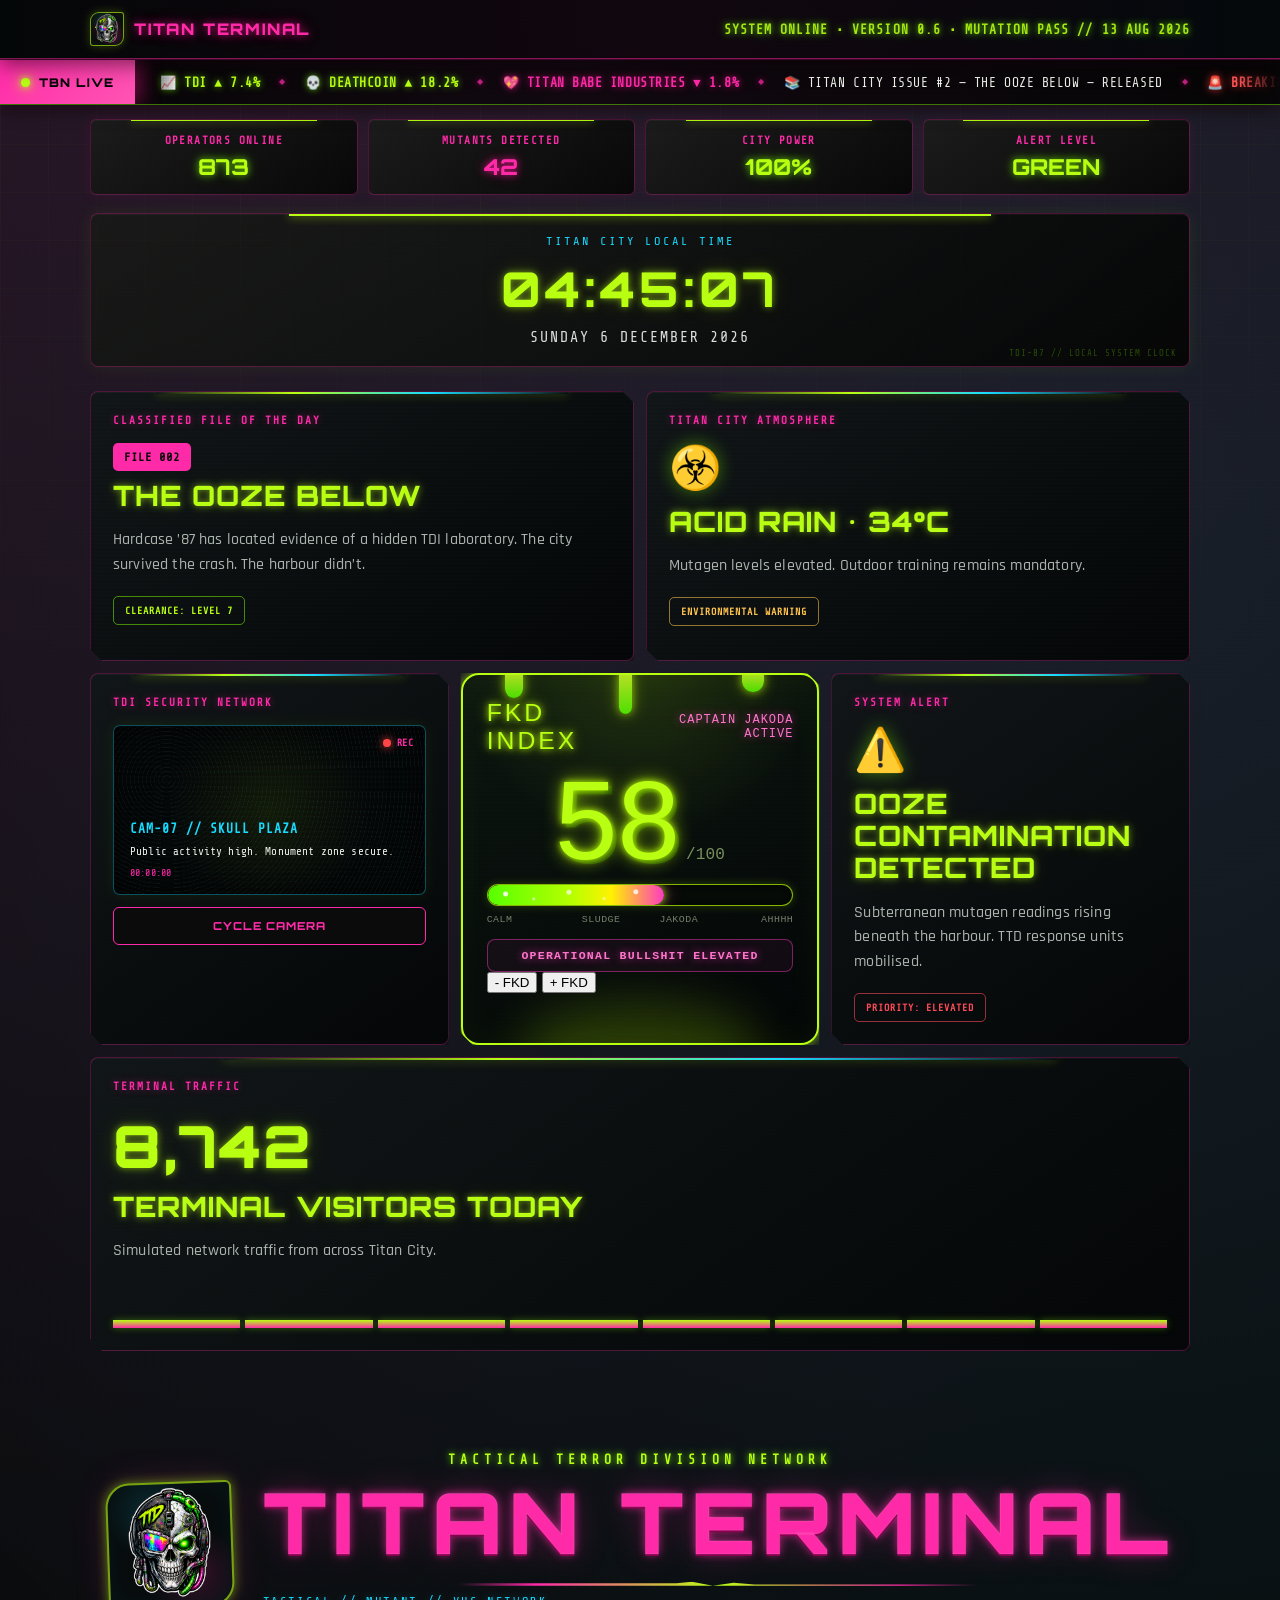
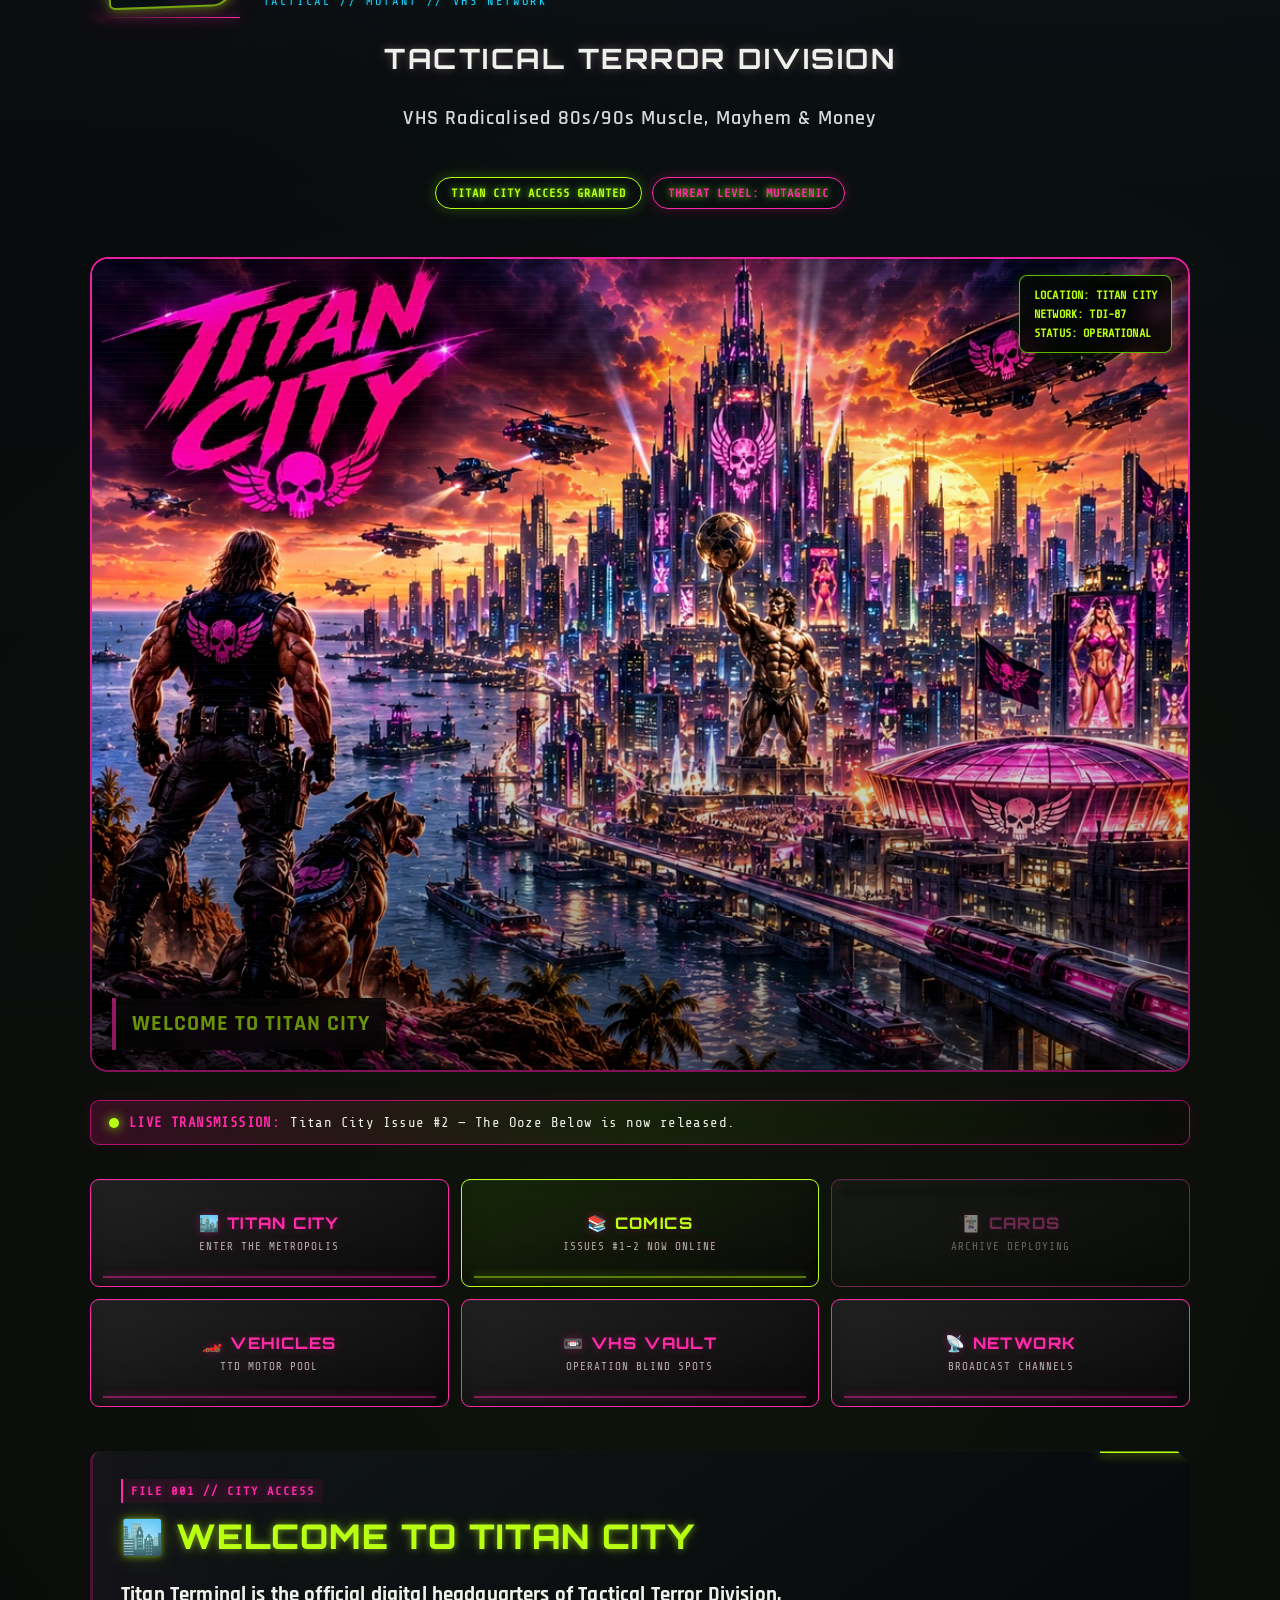
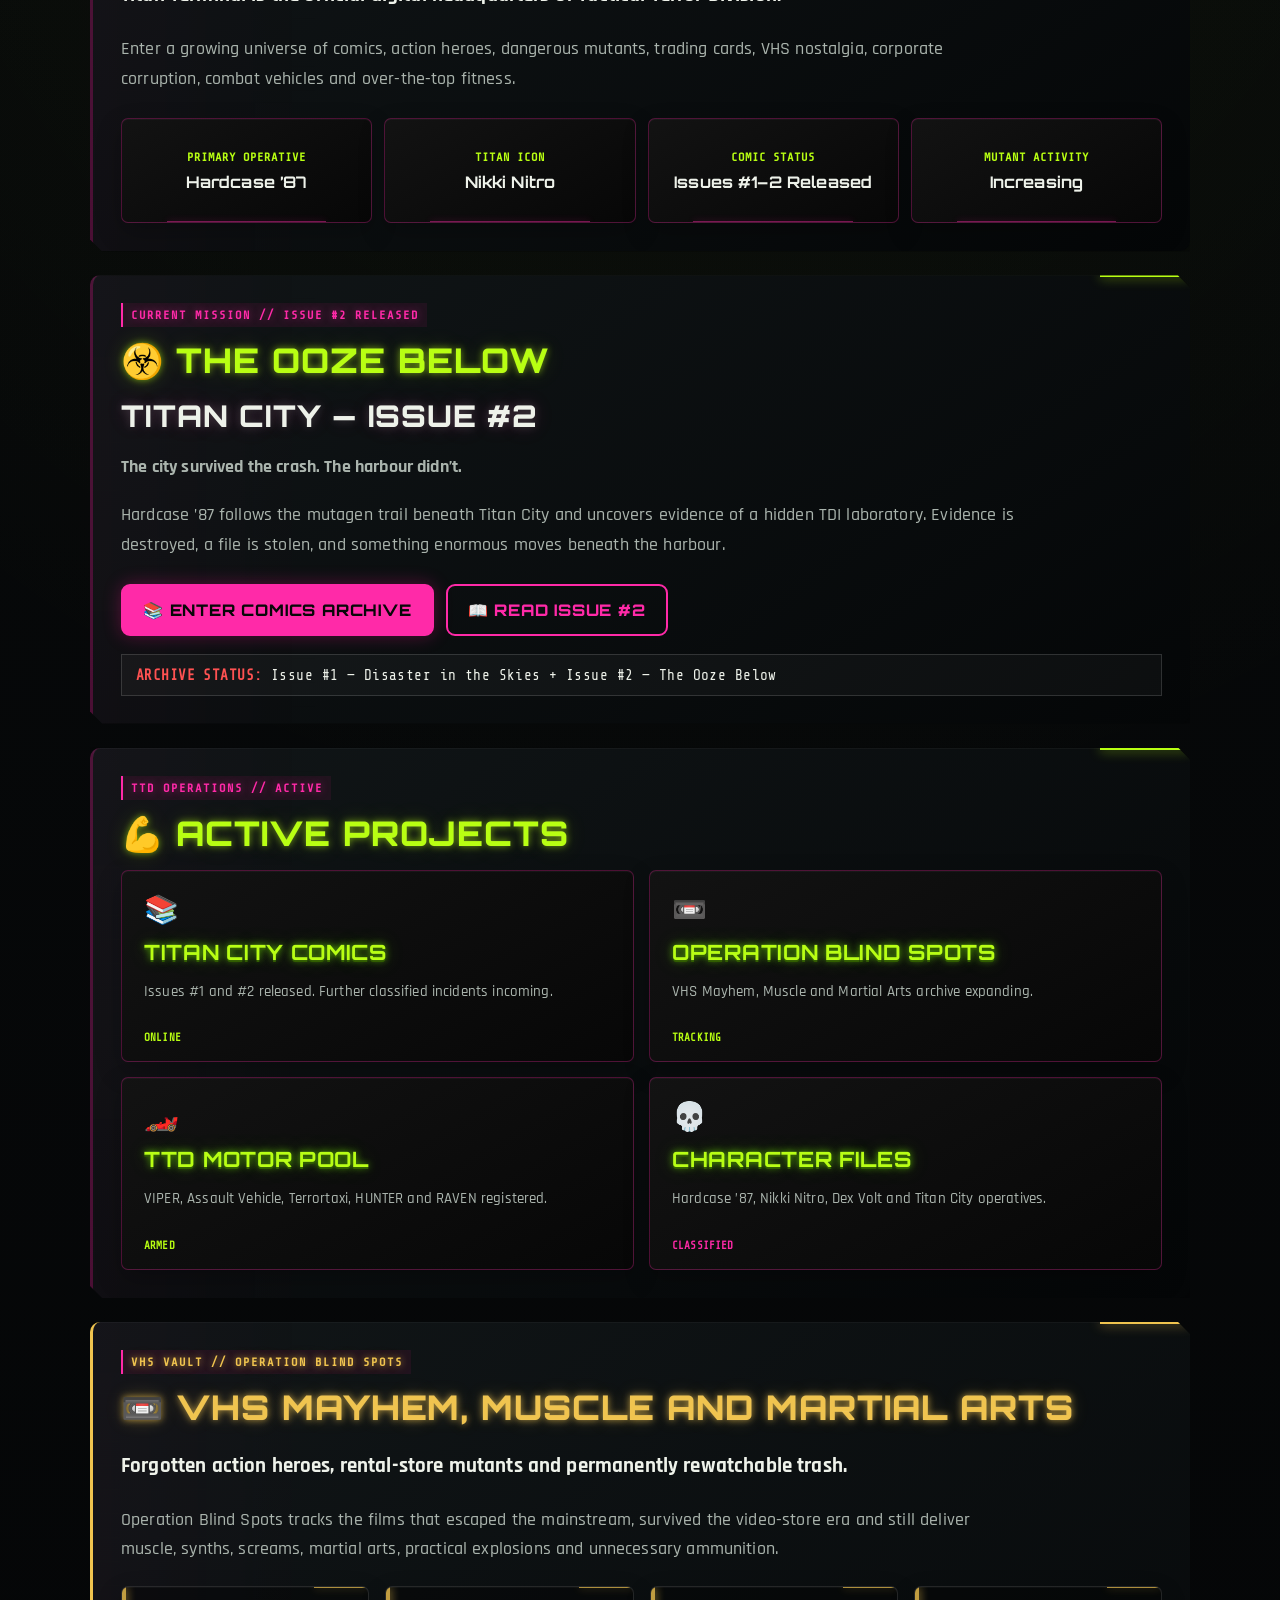
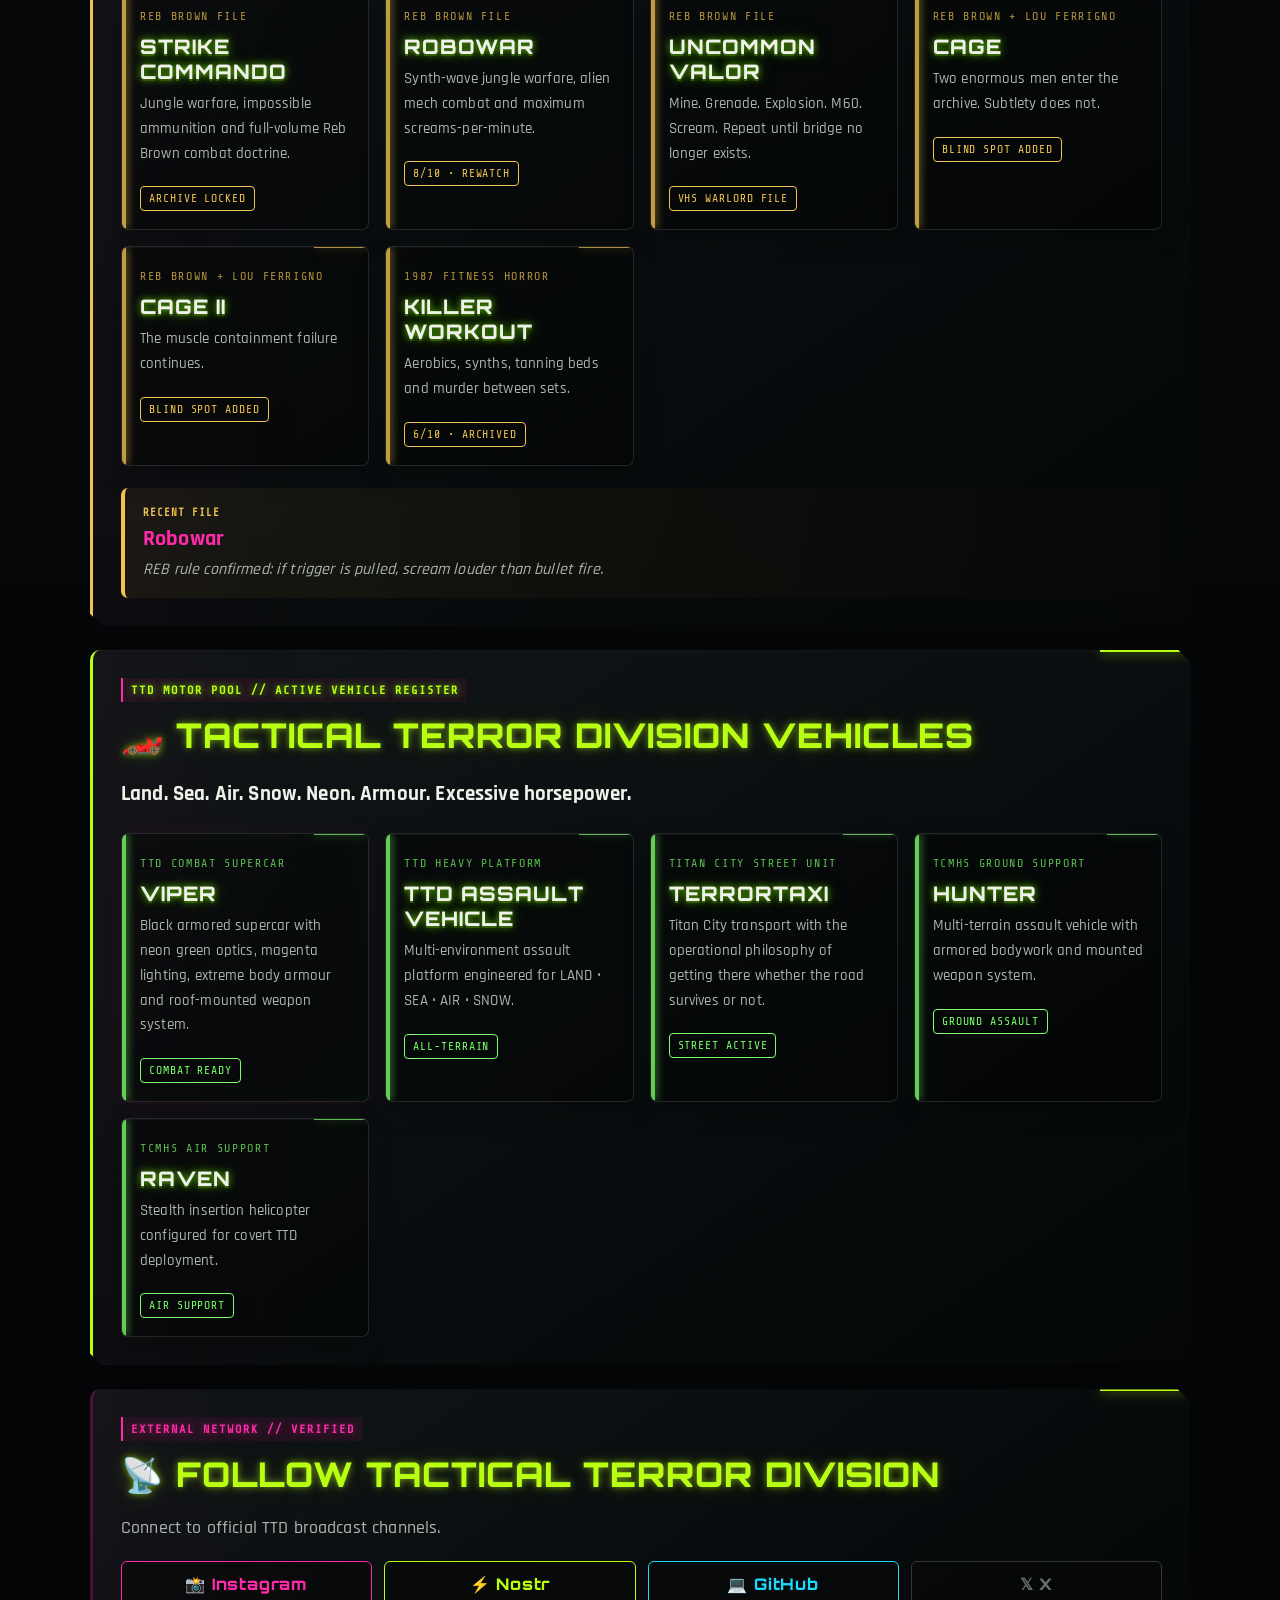
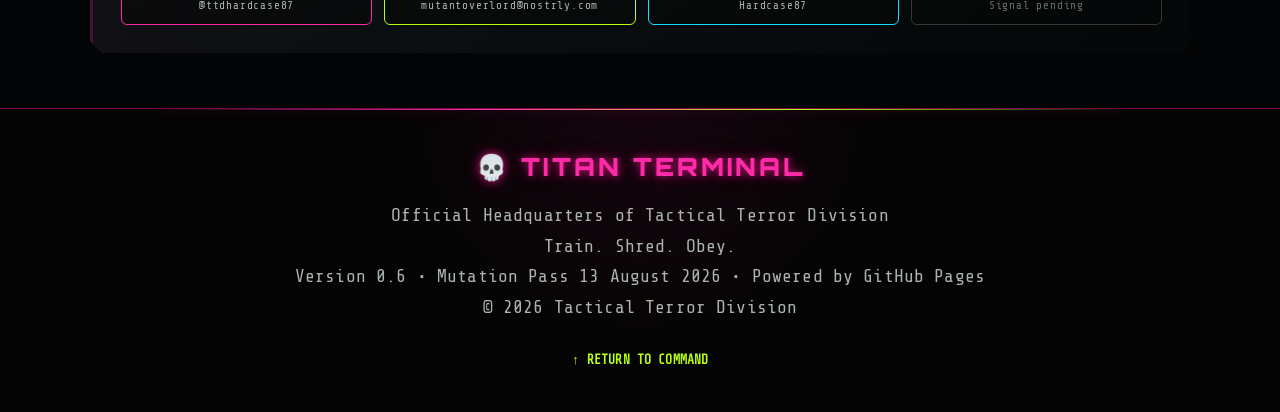
==== index.html @ f6b9d96c "Add FKD control buttons to index.html" ====
<!DOCTYPE html>
<html lang="en">
<head>
    <meta charset="UTF-8">

    <meta
        name="viewport"
        content="width=device-width, initial-scale=1.0"
    >

    <meta
        name="description"
        content="Titan Terminal — the official headquarters of Tactical Terror Division and Titan City."
    >

    <meta name="theme-color" content="#090909">

    <title>💀 Titan Terminal</title>

    <link rel="stylesheet" href="style.css">

    <style>
        .archive-grid {
            display: grid;
            grid-template-columns: repeat(auto-fit, minmax(220px, 1fr));
            gap: 16px;
            margin-top: 22px;
        }

        .archive-card {
            border: 1px solid rgba(255,255,255,.12);
            background: rgba(0,0,0,.38);
            padding: 18px;
            position: relative;
            overflow: hidden;
        }

        .archive-card::before {
            content: "";
            position: absolute;
            inset: 0 auto 0 0;
            width: 4px;
            background: currentColor;
            opacity: .8;
        }

        .archive-card h3 {
            margin: 8px 0 8px;
        }

        .archive-card p {
            margin: 0 0 12px;
        }

        .archive-kicker {
            display: inline-block;
            font-size: .74rem;
            letter-spacing: .14em;
            text-transform: uppercase;
            opacity: .72;
        }

        .archive-tag {
            display: inline-block;
            margin-top: 8px;
            padding: 5px 8px;
            border: 1px solid currentColor;
            font-size: .72rem;
            letter-spacing: .08em;
            text-transform: uppercase;
        }

        .vhs-card {
            color: #f0c44f;
        }

        .vehicle-card {
            color: #79ff68;
        }

        .release-strip {
            margin-top: 18px;
            padding: 12px 14px;
            border: 1px solid rgba(255,255,255,.14);
            background: rgba(255,255,255,.03);
            font-size: .9rem;
            letter-spacing: .03em;
        }

        .release-strip strong {
            color: #ff5252;
        }
    </style>
</head>

<body>

    <!-- TOP COMMAND BAR -->

    <div class="top-bar">
        <div class="top-bar-inner">
            <a class="brand-mini" href="#top">
                <span class="brand-sigil" aria-hidden="true">
                    <span class="sigil-fallback">TTD</span>
                    <img src="assets/titan-sigil.PNG" alt="" onerror="this.style.display='none'">
                </span>
                <span class="brand-wordmark">TITAN TERMINAL</span>
            </a>

            <span class="status">
                System Online • Version 0.6 • Mutation Pass // 13 AUG 2026
            </span>
        </div>
    </div>

    <!-- TBN LIVE TICKER -->

    <div
        class="tbn-ticker"
        aria-label="Titan Broadcast Network live feed"
    >
        <div class="ticker-badge">
            <span class="ticker-live-light"></span>
            <span>TBN LIVE</span>
        </div>

        <div class="ticker-window">
            <div class="ticker-track">

                <div class="ticker-set">

                    <span class="market-up">
                        📈 TDI ▲ 7.4%
                    </span>

                    <span class="ticker-divider">◆</span>

                    <span class="market-up">
                        💀 DEATHCOIN ▲ 18.2%
                    </span>

                    <span class="ticker-divider">◆</span>

                    <span class="market-down">
                        💖 TITAN BABE INDUSTRIES ▼ 1.8%
                    </span>

                    <span class="ticker-divider">◆</span>

                    <span>
                        📚 TITAN CITY ISSUE #2 — THE OOZE BELOW — RELEASED
                    </span>

                    <span class="ticker-divider">◆</span>

                    <span class="breaking">
                        🚨 BREAKING: Ooze contamination confirmed beneath Titan City
                    </span>

                    <span class="ticker-divider">◆</span>

                    <span>
                        🏎️ VIPER combat supercar cleared for TTD deployment
                    </span>

                    <span class="ticker-divider">◆</span>

                    <span>
                        🚁 RAVEN stealth insertion helicopter added to active vehicle register
                    </span>

                    <span class="ticker-divider">◆</span>

                    <span>
                        🛞 HUNTER multi-terrain assault vehicle ready for field operations
                    </span>

                    <span class="ticker-divider">◆</span>

                    <span>
                        📼 OPERATION BLIND SPOTS expands Reb Brown archive
                    </span>

                    <span class="ticker-divider">◆</span>

                    <span>
                        🥤 Skull Juice reports record quarterly profits
                    </span>

                    <span class="ticker-divider">◆</span>

                    <span>
                        🏈 Dex Volt suspended again — appeal filed before halftime
                    </span>

                    <span class="ticker-divider">◆</span>

                    <span>
                        🥣 Mutant Loops now contains 38% more protein and 12% less uranium
                    </span>

                    <span class="ticker-divider">◆</span>

                    <span>
                        🚔 Hardcase ’87 wanted for excessive property damage
                    </span>

                    <span class="ticker-divider">◆</span>

                    <span>
                        🛸 Unconfirmed lights detected above Titan Heights
                    </span>

                    <span class="ticker-divider">◆</span>

                    <span>
                        🍕 Slice of Doom launches Triple Skull Pizza
                    </span>

                    <span class="ticker-divider">◆</span>

                </div>

                <!-- DUPLICATED FOR SEAMLESS LOOP -->

                <div class="ticker-set" aria-hidden="true">

                    <span class="market-up">
                        📈 TDI ▲ 7.4%
                    </span>

                    <span class="ticker-divider">◆</span>

                    <span class="market-up">
                        💀 DEATHCOIN ▲ 18.2%
                    </span>

                    <span class="ticker-divider">◆</span>

                    <span class="market-down">
                        💖 TITAN BABE INDUSTRIES ▼ 1.8%
                    </span>

                    <span class="ticker-divider">◆</span>

                    <span>
                        📚 TITAN CITY ISSUE #2 — THE OOZE BELOW — RELEASED
                    </span>

                    <span class="ticker-divider">◆</span>

                    <span class="breaking">
                        🚨 BREAKING: Ooze contamination confirmed beneath Titan City
                    </span>

                    <span class="ticker-divider">◆</span>

                    <span>
                        🏎️ VIPER combat supercar cleared for TTD deployment
                    </span>

                    <span class="ticker-divider">◆</span>

                    <span>
                        🚁 RAVEN stealth insertion helicopter added to active vehicle register
                    </span>

                    <span class="ticker-divider">◆</span>

                    <span>
                        🛞 HUNTER multi-terrain assault vehicle ready for field operations
                    </span>

                    <span class="ticker-divider">◆</span>

                    <span>
                        📼 OPERATION BLIND SPOTS expands Reb Brown archive
                    </span>

                    <span class="ticker-divider">◆</span>

                    <span>
                        🥤 Skull Juice reports record quarterly profits
                    </span>

                    <span class="ticker-divider">◆</span>

                    <span>
                        🏈 Dex Volt suspended again — appeal filed before halftime
                    </span>

                    <span class="ticker-divider">◆</span>

                    <span>
                        🥣 Mutant Loops now contains 38% more protein and 12% less uranium
                    </span>

                    <span class="ticker-divider">◆</span>

                    <span>
                        🚔 Hardcase ’87 wanted for excessive property damage
                    </span>

                    <span class="ticker-divider">◆</span>

                    <span>
                        🛸 Unconfirmed lights detected above Titan Heights
                    </span>

                    <span class="ticker-divider">◆</span>

                    <span>
                        🍕 Slice of Doom launches Triple Skull Pizza
                    </span>

                    <span class="ticker-divider">◆</span>

                </div>

            </div>
        </div>
    </div>

    <!-- LIVE COMMAND METRICS -->

    <section
        class="live-metrics"
        aria-label="Simulated Titan City system metrics"
    >
        <div class="metric-item">
            <span class="metric-label">
                Operators Online
            </span>

            <strong
                class="metric-value"
                id="operators-online"
            >
                873
            </strong>
        </div>

        <div class="metric-item">
            <span class="metric-label">
                Mutants Detected
            </span>

            <strong
                class="metric-value danger-value"
                id="mutants-detected"
            >
                42
            </strong>
        </div>

        <div class="metric-item">
            <span class="metric-label">
                City Power
            </span>

            <strong class="metric-value">
                100%
            </strong>
        </div>

        <div class="metric-item">
            <span class="metric-label">
                Alert Level
            </span>

            <strong
                class="metric-value alert-green"
                id="alert-level"
            >
                Green
            </strong>
        </div>
    </section>

    <!-- TITAN CITY CLOCK -->

    <section
        class="terminal-clock"
        aria-label="Titan City local clock"
    >
        <div class="clock-panel">

            <div class="clock-label">
                Titan City Local Time
            </div>

            <div
                id="terminal-time"
                class="clock-time"
            >
                00:00:00
            </div>

            <div
                id="terminal-date"
                class="clock-date"
            >
                SYSTEM DATE LOADING
            </div>

        </div>
    </section>

    <!-- TITAN CITY INTELLIGENCE GRID -->

    <section
        class="intelligence-grid"
        aria-label="Simulated Titan City intelligence network"
    >
        <article class="intel-panel classified-panel">
            <div class="intel-code">
                CLASSIFIED FILE OF THE DAY
            </div>

            <div class="classified-file-number" id="classified-file-number">
                FILE 002
            </div>

            <h2 id="classified-title">
                The Ooze Below
            </h2>

            <p id="classified-briefing">
                Hardcase ’87 has located evidence of a hidden TDI laboratory.
                The city survived the crash. The harbour didn’t.
            </p>

            <div class="intel-status">
                CLEARANCE: LEVEL 7
            </div>
        </article>

        <article class="intel-panel weather-panel">
            <div class="intel-code">
                TITAN CITY ATMOSPHERE
            </div>

            <div class="weather-icon" id="weather-icon">
                ☣️
            </div>

            <h2 id="titan-weather">
                Acid Rain • 34°C
            </h2>

            <p id="weather-warning">
                Mutagen levels elevated. Outdoor training remains mandatory.
            </p>

            <div class="intel-status warning-intel">
                ENVIRONMENTAL WARNING
            </div>
        </article>

        <article class="intel-panel camera-panel">
            <div class="intel-code">
                TDI SECURITY NETWORK
            </div>

            <div class="camera-screen">
                <div class="camera-noise"></div>

                <div class="camera-recording">
                    <span class="recording-light"></span>
                    REC
                </div>

                <div class="camera-location" id="camera-location">
                    CAM-07 // SKULL PLAZA
                </div>

                <div class="camera-message" id="camera-message">
                    Public activity high. Monument zone secure.
                </div>

                <div class="camera-timestamp" id="camera-timestamp">
                    00:00:00
                </div>
            </div>

            <button
                class="intel-button"
                id="camera-cycle-button"
                type="button"
            >
                Cycle Camera
            </button>
        </article>
<section class="fkd-panel" id="fkdPanel">
  <div class="fkd-slime-drip drip-one"></div>
  <div class="fkd-slime-drip drip-two"></div>
  <div class="fkd-slime-drip drip-three"></div>

  <div class="fkd-header">
    <span class="fkd-label">FKD INDEX</span>
    <span class="fkd-status" id="fkdStatus">CAPTAIN JAKODA ACTIVE</span>
  </div>

  <div class="fkd-core">
    <div class="fkd-number" id="fkdNumber">58</div>
    <div class="fkd-max">/100</div>
  </div>

  <div class="fkd-meter">
    <div class="fkd-fill" id="fkdFill"></div>
    <div class="fkd-bubbles"></div>
  </div>

  <div class="fkd-scale">
    <span>CALM</span>
    <span>SLUDGE</span>
    <span>JAKODA</span>
    <span>AHHHH</span>
  </div>

  <div class="fkd-warning" id="fkdWarning">
    OPERATIONAL BULLSHIT ELEVATED
  </div>
    <div class="fkd-controls">
  <button type="button" onclick="changeFKD(-5)">- FKD</button>
  <button type="button" onclick="changeFKD(5)">+ FKD</button>
</div>
</section>
        <article class="intel-panel alert-panel">
            <div class="intel-code">
                SYSTEM ALERT
            </div>

            <div class="alert-symbol">
                ⚠️
            </div>

            <h2 id="system-alert-title">
                Ooze Contamination Detected
            </h2>

            <p id="system-alert-message">
                Subterranean mutagen readings rising beneath the harbour.
                TTD response units mobilised.
            </p>

            <div class="intel-status alert-intel">
                PRIORITY: ELEVATED
            </div>
        </article>

        <article class="intel-panel visitor-panel">
            <div class="intel-code">
                TERMINAL TRAFFIC
            </div>

            <div class="visitor-number" id="terminal-visitors">
                8,742
            </div>

            <h2>Terminal Visitors Today</h2>

            <p>
                Simulated network traffic from across Titan City.
            </p>

            <div class="visitor-bars" aria-hidden="true">
                <span></span>
                <span></span>
                <span></span>
                <span></span>
                <span></span>
                <span></span>
                <span></span>
                <span></span>
            </div>
        </article>
    </section>

    <!-- MAIN TERMINAL -->

    <main class="site-shell" id="top">

        <header class="terminal-header">
            <div class="terminal-label">
                Tactical Terror Division Network
            </div>

            <div class="terminal-title-lockup">
                <span class="hero-sigil" aria-hidden="true">
                    <span class="sigil-fallback">TTD</span>
                    <img src="assets/titan-sigil.PNG" alt="" onerror="this.style.display='none'">
                </span>
                <div class="terminal-title-copy">
                    <h1>Titan Terminal</h1>
                    <div class="title-subcode">TACTICAL // MUTANT // VHS NETWORK</div>
                </div>
            </div>

            <p class="subtitle">
                Tactical Terror Division
            </p>

            <p class="tagline">
                VHS Radicalised 80s/90s Muscle, Mayhem &amp; Money
            </p>

            <div class="status-row">
                <span class="version">
                    Titan City Access Granted
                </span>

                <span class="version warning-status">
                    Threat Level: Mutagenic
                </span>
            </div>
        </header>

        <!-- HERO -->

        <section class="hero-wrap">
            <img
                src="titan-city-hero.jpg"
                alt="Titan City skyline"
                class="hero-image"
            >

            <div class="hero-hud">
                <span>LOCATION: TITAN CITY</span>
                <span>NETWORK: TDI-87</span>
                <span>STATUS: OPERATIONAL</span>
            </div>
        </section>

        <!-- CURRENT TRANSMISSION -->

        <div class="transmission-bar">
            <span class="transmission-light"></span>

            <strong>LIVE TRANSMISSION:</strong>

            Titan City Issue #2 — The Ooze Below is now released.
        </div>

        <!-- MAIN NAVIGATION -->

        <nav
            class="nav-grid"
            aria-label="Titan Terminal navigation"
        >
            <a
                href="map.html"
                class="nav-button"
            >
                🏙️ Titan City
                <small>Enter the metropolis</small>
            </a>

            <a
                href="comics.html"
                class="nav-button featured-button"
            >
                📚 Comics
                <small>Issues #1–2 now online</small>
            </a>

            <span
                class="nav-button locked-button"
                aria-disabled="true"
            >
                🃏 Cards
                <small>Archive deploying</small>
            </span>

            <a
                href="#vehicles"
                class="nav-button"
            >
                🏎️ Vehicles
                <small>TTD motor pool</small>
            </a>

            <a
                href="vhs.html"
                class="nav-button"
            >
                📼 VHS Vault
                <small>Operation Blind Spots</small>
            </a>

            <a
                href="#socials"
                class="nav-button"
            >
                📡 Network
                <small>Broadcast channels</small>
            </a>
        </nav>

        <!-- TITAN CITY -->

        <section
            class="section feature-section"
            id="titan-city"
        >
            <div class="section-code">
                FILE 001 // CITY ACCESS
            </div>

            <h2>🏙️ Welcome to Titan City</h2>

            <p class="lead-copy">
                Titan Terminal is the official digital headquarters of
                Tactical Terror Division.
            </p>

            <p>
                Enter a growing universe of comics, action heroes,
                dangerous mutants, trading cards, VHS nostalgia,
                corporate corruption, combat vehicles and over-the-top fitness.
            </p>

            <div class="data-grid">

                <div class="data-box">
                    <strong>Primary Operative</strong>
                    <span>Hardcase ’87</span>
                </div>

                <div class="data-box">
                    <strong>Titan Icon</strong>
                    <span>Nikki Nitro</span>
                </div>

                <div class="data-box">
                    <strong>Comic Status</strong>
                    <span>Issues #1–2 Released</span>
                </div>

                <div class="data-box">
                    <strong>Mutant Activity</strong>
                    <span>Increasing</span>
                </div>

            </div>
        </section>

        <!-- CURRENT MISSION -->

        <section
            class="section mission-section"
            id="mission"
        >
            <div class="section-code">
                CURRENT MISSION // ISSUE #2 RELEASED
            </div>

            <h2>☣️ The Ooze Below</h2>

            <div class="mission-title">
                Titan City — Issue #2
            </div>

            <p class="mission-subtitle">
                The city survived the crash. The harbour didn’t.
            </p>

            <p>
                Hardcase ’87 follows the mutagen trail beneath Titan City
                and uncovers evidence of a hidden TDI laboratory.
                Evidence is destroyed, a file is stolen, and something
                enormous moves beneath the harbour.
            </p>

            <div class="action-row">

                <a
                    class="action-button primary-action"
                    href="comics.html"
                >
                    📚 Enter Comics Archive
                </a>

                <a
                    class="action-button"
                    href="titan-city-issue-2.pdf"
                    target="_blank"
                    rel="noopener noreferrer"
                >
                    📖 Read Issue #2
                </a>

            </div>

            <div class="release-strip">
                <strong>ARCHIVE STATUS:</strong>
                Issue #1 — Disaster in the Skies + Issue #2 — The Ooze Below
            </div>
        </section>

        <!-- ACTIVE PROJECTS -->

        <section
            class="section"
            id="projects"
        >
            <div class="section-code">
                TTD OPERATIONS // ACTIVE
            </div>

            <h2>💪 Active Projects</h2>

            <div class="project-grid">

                <article class="project-card">
                    <span class="project-icon">📚</span>

                    <h3>Titan City Comics</h3>

                    <p>
                        Issues #1 and #2 released. Further classified incidents incoming.
                    </p>

                    <span class="project-state online">
                        Online
                    </span>
                </article>

                <article class="project-card">
                    <span class="project-icon">📼</span>

                    <h3>Operation Blind Spots</h3>

                    <p>
                        VHS Mayhem, Muscle and Martial Arts archive expanding.
                    </p>

                    <span class="project-state online">
                        Tracking
                    </span>
                </article>

                <article class="project-card">
                    <span class="project-icon">🏎️</span>

                    <h3>TTD Motor Pool</h3>

                    <p>
                        VIPER, Assault Vehicle, Terrortaxi, HUNTER and RAVEN registered.
                    </p>

                    <span class="project-state online">
                        Armed
                    </span>
                </article>

                <article class="project-card">
                    <span class="project-icon">💀</span>

                    <h3>Character Files</h3>

                    <p>
                        Hardcase ’87, Nikki Nitro, Dex Volt and Titan City operatives.
                    </p>

                    <span class="project-state">
                        Classified
                    </span>
                </article>

            </div>
        </section>

        <!-- VHS VAULT -->

        <section
            class="section"
            id="vhs"
        >
            <div class="section-code">
                VHS VAULT // OPERATION BLIND SPOTS
            </div>

            <h2>📼 VHS Mayhem, Muscle and Martial Arts</h2>

            <p class="lead-copy">
                Forgotten action heroes, rental-store mutants and permanently rewatchable trash.
            </p>

            <p>
                Operation Blind Spots tracks the films that escaped the mainstream,
                survived the video-store era and still deliver muscle, synths,
                screams, martial arts, practical explosions and unnecessary ammunition.
            </p>

            <div class="archive-grid">

                <article class="archive-card vhs-card">
                    <span class="archive-kicker">REB BROWN FILE</span>
                    <h3>Strike Commando</h3>
                    <p>
                        Jungle warfare, impossible ammunition and full-volume Reb Brown combat doctrine.
                    </p>
                    <span class="archive-tag">Archive Locked</span>
                </article>

                <article class="archive-card vhs-card">
                    <span class="archive-kicker">REB BROWN FILE</span>
                    <h3>Robowar</h3>
                    <p>
                        Synth-wave jungle warfare, alien mech combat and maximum screams-per-minute.
                    </p>
                    <span class="archive-tag">8/10 • Rewatch</span>
                </article>

                <article class="archive-card vhs-card">
                    <span class="archive-kicker">REB BROWN FILE</span>
                    <h3>Uncommon Valor</h3>
                    <p>
                        Mine. Grenade. Explosion. M60. Scream. Repeat until bridge no longer exists.
                    </p>
                    <span class="archive-tag">VHS Warlord File</span>
                </article>

                <article class="archive-card vhs-card">
                    <span class="archive-kicker">REB BROWN + LOU FERRIGNO</span>
                    <h3>Cage</h3>
                    <p>
                        Two enormous men enter the archive. Subtlety does not.
                    </p>
                    <span class="archive-tag">Blind Spot Added</span>
                </article>

                <article class="archive-card vhs-card">
                    <span class="archive-kicker">REB BROWN + LOU FERRIGNO</span>
                    <h3>Cage II</h3>
                    <p>
                        The muscle containment failure continues.
                    </p>
                    <span class="archive-tag">Blind Spot Added</span>
                </article>

                <article class="archive-card vhs-card">
                    <span class="archive-kicker">1987 FITNESS HORROR</span>
                    <h3>Killer Workout</h3>
                    <p>
                        Aerobics, synths, tanning beds and murder between sets.
                    </p>
                    <span class="archive-tag">6/10 • Archived</span>
                </article>

            </div>

            <div class="vhs-report">
                <span>RECENT FILE</span>
                <strong>Robowar</strong>
                <em>REB rule confirmed: if trigger is pulled, scream louder than bullet fire.</em>
            </div>
        </section>

        <!-- TTD VEHICLE ARCHIVE -->

        <section
            class="section"
            id="vehicles"
        >
            <div class="section-code">
                TTD MOTOR POOL // ACTIVE VEHICLE REGISTER
            </div>

            <h2>🏎️ Tactical Terror Division Vehicles</h2>

            <p class="lead-copy">
                Land. Sea. Air. Snow. Neon. Armour. Excessive horsepower.
            </p>

            <div class="archive-grid">

                <article class="archive-card vehicle-card">
                    <span class="archive-kicker">TTD COMBAT SUPERCAR</span>
                    <h3>VIPER</h3>
                    <p>
                        Black armored supercar with neon green optics, magenta lighting,
                        extreme body armour and roof-mounted weapon system.
                    </p>
                    <span class="archive-tag">Combat Ready</span>
                </article>

                <article class="archive-card vehicle-card">
                    <span class="archive-kicker">TTD HEAVY PLATFORM</span>
                    <h3>TTD Assault Vehicle</h3>
                    <p>
                        Multi-environment assault platform engineered for LAND • SEA • AIR • SNOW.
                    </p>
                    <span class="archive-tag">All-Terrain</span>
                </article>

                <article class="archive-card vehicle-card">
                    <span class="archive-kicker">TITAN CITY STREET UNIT</span>
                    <h3>Terrortaxi</h3>
                    <p>
                        Titan City transport with the operational philosophy of getting there
                        whether the road survives or not.
                    </p>
                    <span class="archive-tag">Street Active</span>
                </article>

                <article class="archive-card vehicle-card">
                    <span class="archive-kicker">TCMHS GROUND SUPPORT</span>
                    <h3>HUNTER</h3>
                    <p>
                        Multi-terrain assault vehicle with armored bodywork and mounted weapon system.
                    </p>
                    <span class="archive-tag">Ground Assault</span>
                </article>

                <article class="archive-card vehicle-card">
                    <span class="archive-kicker">TCMHS AIR SUPPORT</span>
                    <h3>RAVEN</h3>
                    <p>
                        Stealth insertion helicopter configured for covert TTD deployment.
                    </p>
                    <span class="archive-tag">Air Support</span>
                </article>

            </div>
        </section>

        <!-- SOCIALS -->

        <section
            class="section"
            id="socials"
        >
            <div class="section-code">
                EXTERNAL NETWORK // VERIFIED
            </div>

            <h2>📡 Follow Tactical Terror Division</h2>

            <p>
                Connect to official TTD broadcast channels.
            </p>

            <div class="social-links">

                <a
                    class="social-link instagram-link"
                    href="https://instagram.com/ttdhardcase87"
                    target="_blank"
                    rel="noopener noreferrer"
                >
                    📸 Instagram
                    <small>@ttdhardcase87</small>
                </a>

                <a
                    class="social-link nostr-link"
                    href="https://njump.me/mutantoverlord@nostrly.com"
                    target="_blank"
                    rel="noopener noreferrer"
                >
                    ⚡ Nostr
                    <small>mutantoverlord@nostrly.com</small>
                </a>

                <a
                    class="social-link github-link"
                    href="https://github.com/Hardcase87"
                    target="_blank"
                    rel="noopener noreferrer"
                >
                    💻 GitHub
                    <small>Hardcase87</small>
                </a>

                <span class="social-link locked-social">
                    𝕏 X
                    <small>Signal pending</small>
                </span>

            </div>
        </section>

    </main>

    <!-- FOOTER -->

    <footer>
        <div class="footer-title">
            💀 TITAN TERMINAL
        </div>

        <p class="footer-copy">
            Official Headquarters of Tactical Terror Division<br>
            Train. Shred. Obey.<br>
            Version 0.6 • Mutation Pass 13 August 2026 • Powered by GitHub Pages<br>
            © 2026 Tactical Terror Division
        </p>

        <a
            class="back-to-top"
            href="#top"
        >
            ↑ Return to Command
        </a>
    </footer>

    <!-- LIVE METRICS SCRIPT -->

    <script>
        const operatorsElement =
            document.getElementById("operators-online");

        const mutantsElement =
            document.getElementById("mutants-detected");

        const alertElement =
            document.getElementById("alert-level");

        let operators = 873;
        let mutants = 42;

        function flashMetric(element) {
            if (!element) {
                return;
            }

            element.classList.remove("metric-flash");

            void element.offsetWidth;

            element.classList.add("metric-flash");
        }

        function updateTitanMetrics() {
            if (
                !operatorsElement ||
                !mutantsElement ||
                !alertElement
            ) {
                return;
            }

            operators += Math.floor(Math.random() * 7) - 3;
            mutants += Math.floor(Math.random() * 5) - 2;

            operators = Math.max(
                850,
                Math.min(920, operators)
            );

            mutants = Math.max(
                30,
                Math.min(75, mutants)
            );

            operatorsElement.textContent = operators;
            mutantsElement.textContent = mutants;

            flashMetric(operatorsElement);
            flashMetric(mutantsElement);

            alertElement.className = "metric-value";

            if (mutants >= 65) {
                alertElement.textContent = "Red";
                alertElement.classList.add("alert-red");
            } else if (mutants >= 50) {
                alertElement.textContent = "Elevated";
                alertElement.classList.add("alert-yellow");
            } else {
                alertElement.textContent = "Green";
                alertElement.classList.add("alert-green");
            }
        }

        setInterval(updateTitanMetrics, 5000);
    </script>

    <!-- CLOCK SCRIPT -->

    <script>
        const terminalTime =
            document.getElementById("terminal-time");

        const terminalDate =
            document.getElementById("terminal-date");

        function updateTitanClock() {
            if (!terminalTime || !terminalDate) {
                return;
            }

            const now = new Date();

            terminalTime.textContent =
                now.toLocaleTimeString(
                    "en-AU",
                    {
                        hour12: false
                    }
                );

            terminalDate.textContent =
                now.toLocaleDateString(
                    "en-AU",
                    {
                        weekday: "long",
                        day: "numeric",
                        month: "long",
                        year: "numeric"
                    }
                ).toUpperCase();
        }

        updateTitanClock();

        setInterval(updateTitanClock, 1000);
    </script>

    <!-- TITAN CITY INTELLIGENCE SCRIPT -->

    <script>

    const classifiedFiles = [
    {
    number:"FILE 002",
    title:"The Ooze Below",
    briefing:"Hardcase ’87 located evidence of a hidden TDI laboratory. The city survived the crash. The harbour didn’t."
    },
    {
    number:"FILE 087",
    title:"Operation Black Ooze",
    briefing:"Unmarked TDI containers detected beneath Skull Plaza. Hardcase ’87 has been ordered to investigate."
    },
    {
    number:"FILE 199",
    title:"The Missing Mascots",
    briefing:"Four Titan Ball mascots vanished after entering Dex Volt's private training facility."
    },
    {
    number:"FILE 404",
    title:"Mutant Not Found",
    briefing:"Nutrition District tracking systems lost contact with a seven-foot cereal-based lifeform."
    },
    {
    number:"FILE 666",
    title:"Church of Gains",
    briefing:"Unlicensed midnight deadlifts detected beneath Titan City Church. Congregation strength increasing."
    },
    {
    number:"FILE 001",
    title:"Disaster in the Skies",
    briefing:"Con Casino blimp debris contained unidentified TDI cargo. Mutagen confirmed."
    },
    {
    number:"FILE VPR",
    title:"VIPER Deployment",
    briefing:"TTD combat supercar cleared for live operations. Roof weapon system armed."
    },
    {
    number:"FILE VHS",
    title:"Operation Blind Spots",
    briefing:"Reb Brown archive expanding. Scream levels remain beyond safe broadcast limits."
    }
    ];

    const titanWeatherReports=[
    {
    icon:"☣️",
    weather:"Acid Rain • 34°C",
    warning:"Mutagen levels elevated. Outdoor training remains mandatory."
    },
    {
    icon:"⚡",
    weather:"Neon Storm • 29°C",
    warning:"Electrical interference reported around Titan Spire."
    },
    {
    icon:"🔥",
    weather:"Toxic Heat • 41°C",
    warning:"Skull Juice hydration advisory active."
    },
    {
    icon:"🌫️",
    weather:"Mutant Fog • 22°C",
    warning:"Visibility reduced around the Docks."
    },
    {
    icon:"🌩️",
    weather:"Plasma Thunder • 31°C",
    warning:"Titan Heights air traffic redirected."
    }
    ];

    const securityCameras=[
    {
    location:"CAM-07 // SKULL PLAZA",
    message:"Public activity high. Monument zone secure."
    },
    {
    location:"CAM-19 // NUTRITION DISTRICT",
    message:"Green vapour detected behind Skull Juice loading bay."
    },
    {
    location:"CAM-03 // VHS QUARTER",
    message:"Operation Blind Spots archive receiving new Reb Brown files."
    },
    {
    location:"CAM-12 // MILITARY ZONE",
    message:"VIPER and HUNTER preparing for deployment."
    },
    {
    location:"CAM-14 // AIR SUPPORT",
    message:"RAVEN stealth insertion helicopter undergoing final checks."
    },
    {
    location:"CAM-31 // DOCKS",
    message:"Ooze readings increasing beneath harbour access tunnels."
    },
    {
    location:"CAM-44 // TITAN TREASURY",
    message:"Security shutters engaged."
    }
    ];

    const titanAlerts=[
    {
    title:"Ooze Contamination Detected",
    message:"Subterranean mutagen readings rising beneath the harbour."
    },
    {
    title:"VIPER Weapons Check",
    message:"Combat supercar roof system reports armed status."
    },
    {
    title:"Skull Juice Pressure Failure",
    message:"Factory tank seven exceeded safe pressure."
    },
    {
    title:"Hardcase Activity Warning",
    message:"Excessive property damage reported."
    },
    {
    title:"Alien Signal Detected",
    message:"Encrypted transmission received above Titan Heights."
    },
    {
    title:"Titan Ball Security Incident",
    message:"Dex Volt entered referee operations."
    },
    {
    title:"VHS Audio Warning",
    message:"Reb Brown scream levels have exceeded terminal broadcast limits."
    },
    {
    title:"Con Casino Debris Shift",
    message:"Movement detected beneath wreckage."
    }
    ];

    function randomItem(arr){
    return arr[Math.floor(Math.random()*arr.length)];
    }

    const file=randomItem(classifiedFiles);

    document.getElementById("classified-file-number").textContent=file.number;
    document.getElementById("classified-title").textContent=file.title;
    document.getElementById("classified-briefing").textContent=file.briefing;

    const weather=randomItem(titanWeatherReports);

    document.getElementById("weather-icon").textContent=weather.icon;
    document.getElementById("titan-weather").textContent=weather.weather;
    document.getElementById("weather-warning").textContent=weather.warning;

    let camera=0;

    function updateCamera(){

    const cam=securityCameras[camera];

    document.getElementById("camera-location").textContent=cam.location;

    document.getElementById("camera-message").textContent=cam.message;

    camera=(camera+1)%securityCameras.length;

    }

    updateCamera();

    setInterval(updateCamera,7000);

    document.getElementById("camera-cycle-button").onclick=updateCamera;

    function updateCameraClock(){

    document.getElementById("camera-timestamp").textContent=
    new Date().toLocaleTimeString("en-AU",{hour12:false});

    }

    updateCameraClock();

    setInterval(updateCameraClock,1000);

    function updateAlert(){

    const alert=randomItem(titanAlerts);

    document.getElementById("system-alert-title").textContent=alert.title;

    document.getElementById("system-alert-message").textContent=alert.message;

    }

    updateAlert();

    setInterval(updateAlert,12000);

    let visitors=8742;

    function updateVisitors(){

    visitors+=Math.floor(Math.random()*4);

    document.getElementById("terminal-visitors").textContent=
    visitors.toLocaleString("en-AU");

    }

    setInterval(updateVisitors,5000);
<script>
  function setFKD(value) {
    const number = document.getElementById("fkdNumber");
    const fill = document.getElementById("fkdFill");
    const status = document.getElementById("fkdStatus");
    const warning = document.getElementById("fkdWarning");
    const panel = document.getElementById("fkdPanel");

    value = Math.max(0, Math.min(100, value));

    number.textContent = value;
    fill.style.width = value + "%";

    panel.classList.remove("fkd-critical");

    if (value <= 25) {
      status.textContent = "SUSPICIOUSLY PEACEFUL";
      warning.textContent = "NO MAJOR MUTANT ACTIVITY DETECTED";
    }
    else if (value <= 50) {
      status.textContent = "NORMAL OPERATIONAL BULLSHIT";
      warning.textContent = "SLUDGE LEVELS ACCEPTABLE";
    }
    else if (value <= 75) {
      status.textContent = "CAPTAIN JAKODA ACTIVE";
      warning.textContent = "OPERATIONAL BULLSHIT ELEVATED";
    }
    else {
      status.textContent = "AHHHHHHHHHH — DRRRRTTTTT";
      warning.textContent = "MUTANT EXTINCTION EVENT IN PROGRESS";
      panel.classList.add("fkd-critical");
    }
  }

  // CURRENT HQ READING
  setFKD(82);
</script>
    </script>
</body>
</html>
---- style.css ----
@import url("https://fonts.googleapis.com/css2?family=Black+Ops+One&family=Orbitron:wght@400;600;700;800;900&family=Share+Tech+Mono&display=swap");
@import url("https://fonts.googleapis.com/css2?family=Orbitron:wght@500;600;700;800;900&family=Rajdhani:wght@500;600;700&family=Share+Tech+Mono&display=swap");
:root {
    --black: #090909;
    --panel: #181818;
    --panel-light: #222222;
    --pink: #ff1493;
    --green: #7cfc00;
    --cyan: #00ffff;
    --white: #f5f5f5;
    --muted: #b8b8b8;
}

* {
    box-sizing: border-box;
}

html {
    scroll-behavior: smooth;
}

body {
    background:
        radial-gradient(circle at top, #241020 0%, var(--black) 42%),
        var(--black);
    color: var(--white);
    font-family: Arial, Helvetica, sans-serif;
    margin: 0;
    min-height: 100vh;
    overflow-x: hidden;
}

body::before {
    content: "";
    position: fixed;
    inset: 0;
    z-index: 999;
    pointer-events: none;
    opacity: 0.06;
    background: repeating-linear-gradient(
        to bottom,
        transparent 0,
        transparent 3px,
        rgba(255, 255, 255, 0.2) 4px
    );
}

a {
    text-decoration: none;
}

.site-shell {
    width: min(1100px, calc(100% - 40px));
    margin: auto;
}

/* TOP COMMAND BAR */

.top-bar {
    position: sticky;
    top: 0;
    z-index: 100;
    background: rgba(9, 9, 9, 0.92);
    backdrop-filter: blur(12px);
    border-bottom: 1px solid rgba(255, 20, 147, 0.45);
}

.top-bar-inner {
    width: min(1100px, calc(100% - 40px));
    min-height: 58px;
    margin: auto;
    display: flex;
    align-items: center;
    justify-content: space-between;
    gap: 20px;
}

.brand-mini {
    color: var(--pink);
    font-weight: 900;
    letter-spacing: 1px;
}

.status,
.back-link {
    color: var(--green);
    font-size: 13px;
    font-weight: 900;
    text-transform: uppercase;
}

/* PAGE HEADERS */

header {
    padding: 65px 0 35px;
    text-align: center;
}

.terminal-label {
    color: var(--green);
    margin-bottom: 15px;
    font-size: 13px;
    font-weight: 900;
    letter-spacing: 4px;
    text-transform: uppercase;
}

h1 {
    color: var(--pink);
    margin: 0;
    font-size: clamp(44px, 8vw, 82px);
    line-height: 0.98;
    letter-spacing: 2px;
    text-transform: uppercase;
    text-shadow:
        0 0 8px rgba(255, 20, 147, 0.8),
        0 0 24px rgba(255, 20, 147, 0.55),
        0 0 48px rgba(255, 20, 147, 0.3);
}

.subtitle {
    margin: 28px 0 8px;
    font-size: clamp(20px, 3vw, 28px);
    font-weight: 900;
}

.tagline,
.intro {
    color: var(--muted);
    font-size: clamp(16px, 2vw, 20px);
    line-height: 1.65;
}

.intro {
    max-width: 760px;
    margin: 24px auto 0;
}

.version,
.archive-status {
    display: inline-block;
    color: var(--green);
    margin-top: 22px;
    padding: 8px 15px;
    border: 1px solid var(--green);
    border-radius: 999px;
    font-size: 12px;
    font-weight: 900;
    letter-spacing: 1px;
    text-transform: uppercase;
    box-shadow: 0 0 14px rgba(124, 252, 0, 0.25);
}

/* HOMEPAGE HERO */

.hero-wrap {
    position: relative;
    margin: 20px 0 28px;
}

.hero-image {
    width: 100%;
    display: block;
    border: 2px solid var(--pink);
    border-radius: 18px;
    box-shadow:
        0 0 18px rgba(255, 20, 147, 0.45),
        0 30px 80px rgba(0, 0, 0, 0.75);
}

.hero-wrap::after {
    content: "WELCOME TO TITAN CITY";
    position: absolute;
    left: 22px;
    bottom: 22px;
    color: var(--green);
    background: rgba(9, 9, 9, 0.84);
    padding: 12px 16px;
    border-left: 4px solid var(--pink);
    font-size: clamp(14px, 2vw, 22px);
    font-weight: 900;
    letter-spacing: 1px;
    backdrop-filter: blur(8px);
}

/* NAVIGATION */

.nav-grid {
    display: grid;
    grid-template-columns: repeat(3, 1fr);
    gap: 14px;
    margin: 34px 0 44px;
}

.nav-button {
    background: linear-gradient(145deg, #222, #151515);
    color: var(--pink);
    padding: 20px 12px;
    border: 2px solid var(--pink);
    border-radius: 12px;
    text-align: center;
    font-weight: 900;
    letter-spacing: 0.7px;
    text-transform: uppercase;
    transition:
        transform 0.2s ease,
        background 0.2s ease,
        color 0.2s ease,
        box-shadow 0.2s ease;
}

.nav-button:hover,
.nav-button:focus {
    color: #080808;
    background: var(--pink);
    transform: translateY(-4px);
    box-shadow:
        0 0 12px rgba(255, 20, 147, 0.75),
        0 0 28px rgba(255, 20, 147, 0.45);
    outline: none;
}

/* GENERAL CONTENT PANELS */

.section {
    position: relative;
    background: linear-gradient(145deg, var(--panel-light), var(--panel));
    margin: 24px 0;
    padding: 28px;
    border-left: 5px solid var(--pink);
    border-radius: 14px;
    scroll-margin-top: 90px;
    box-shadow:
        0 14px 32px rgba(0, 0, 0, 0.35),
        inset 0 1px 0 rgba(255, 255, 255, 0.04);
}

.section::after {
    content: "";
    position: absolute;
    top: 0;
    right: 0;
    width: 90px;
    height: 2px;
    background: var(--green);
    box-shadow: 0 0 12px var(--green);
}

.section h2,
.section h3 {
    color: var(--green);
    margin: 0 0 18px;
    text-shadow: 0 0 12px rgba(124, 252, 0, 0.22);
}

.section h2 {
    font-size: clamp(25px, 4vw, 34px);
}

.section h3 {
    font-size: 30px;
}

p,
li {
    font-size: 18px;
    line-height: 1.65;
}

.section p {
    color: var(--muted);
}

ul {
    padding-left: 24px;
}

li::marker {
    color: var(--pink);
}

.mission-title {
    color: var(--white);
    margin-bottom: 8px;
    font-size: clamp(22px, 3vw, 30px);
    font-weight: 900;
}

.mission-subtitle {
    color: var(--pink);
    font-weight: 900;
}

/* SOCIAL LINKS */

.social-links {
    display: flex;
    flex-wrap: wrap;
    gap: 12px;
}

.social-link {
    color: var(--cyan);
    padding: 12px 16px;
    border: 1px solid var(--cyan);
    border-radius: 8px;
    font-weight: 900;
    transition: 0.2s ease;
}

.social-link:hover,
.social-link:focus {
    color: #080808;
    background: var(--cyan);
    box-shadow: 0 0 18px rgba(0, 255, 255, 0.5);
    outline: none;
}

/* COMICS ARCHIVE */

.issue-card {
    display: grid;
    grid-template-columns: minmax(260px, 410px) 1fr;
    gap: 34px;
    align-items: center;
    background: linear-gradient(145deg, var(--panel-light), var(--panel));
    margin: 20px 0 35px;
    padding: 28px;
    border-left: 5px solid var(--pink);
    border-radius: 18px;
    box-shadow:
        0 20px 55px rgba(0, 0, 0, 0.55),
        0 0 24px rgba(255, 20, 147, 0.12);
}

.comic-cover {
    width: 100%;
    display: block;
    border: 2px solid var(--pink);
    border-radius: 12px;
    box-shadow:
        0 0 18px rgba(255, 20, 147, 0.42),
        0 20px 45px rgba(0, 0, 0, 0.65);
}

.issue-number {
    color: var(--green);
    margin-bottom: 10px;
    font-weight: 900;
    letter-spacing: 2px;
    text-transform: uppercase;
}

.issue-card h2 {
    color: var(--white);
    margin: 0 0 18px;
    font-size: clamp(30px, 5vw, 48px);
    line-height: 1.05;
}

.issue-subtitle {
    color: var(--pink);
    margin-bottom: 20px;
    font-size: 22px;
    font-weight: 900;
}

.issue-copy {
    color: var(--muted);
    font-size: 18px;
    line-height: 1.65;
}

.intel-box {
    background: #101010;
    margin-top: 22px;
    padding: 18px;
    border: 1px solid rgba(124, 252, 0, 0.4);
    border-radius: 10px;
}

.intel-box strong {
    color: var(--green);
}

.action-row {
    display: flex;
    flex-wrap: wrap;
    gap: 12px;
    margin-top: 24px;
}

.action-button {
    display: inline-block;
    color: var(--pink);
    padding: 14px 20px;
    border: 2px solid var(--pink);
    border-radius: 9px;
    font-weight: 900;
    text-transform: uppercase;
    transition: 0.2s ease;
}

.action-button:hover,
.action-button:focus {
    color: #080808;
    background: var(--pink);
    transform: translateY(-3px);
    box-shadow: 0 0 20px rgba(255, 20, 147, 0.6);
    outline: none;
}

.coming-grid {
    display: grid;
    grid-template-columns: repeat(3, 1fr);
    gap: 16px;
}

.coming-card {
    min-height: 170px;
    display: flex;
    align-items: center;
    justify-content: center;
    color: var(--muted);
    background: #121212;
    padding: 20px;
    border: 1px dashed rgba(255, 20, 147, 0.65);
    border-radius: 12px;
    text-align: center;
    font-weight: 900;
}

/* FOOTER */

footer {
    margin-top: 55px;
    padding: 42px 20px;
    text-align: center;
    background: #070707;
    border-top: 1px solid rgba(255, 20, 147, 0.45);
}

.footer-title {
    color: var(--pink);
    font-size: 25px;
    font-weight: 900;
    letter-spacing: 1px;
    text-shadow: 0 0 12px rgba(255, 20, 147, 0.5);
}

.footer-copy {
    color: var(--muted);
    line-height: 1.7;
}

/* TABLET */

@media (max-width: 780px) {
    .site-shell,
    .top-bar-inner {
        width: min(100% - 24px, 1100px);
    }

    .issue-card {
        grid-template-columns: 1fr;
    }

    .comic-cover {
        max-width: 520px;
        margin: auto;
    }

    .coming-grid {
        grid-template-columns: 1fr;
    }
}

/* MOBILE */

@media (max-width: 700px) {
    header {
        padding-top: 48px;
    }

    .nav-grid {
        grid-template-columns: repeat(2, 1fr);
    }

    .hero-wrap::after {
        left: 12px;
        right: 12px;
        bottom: 12px;
        text-align: center;
    }

    .section {
        padding: 22px;
    }
}

@media (max-width: 480px) {
    .brand-mini {
        font-size: 14px;
    }

    .status {
        display: none;
    }

    .back-link {
        font-size: 12px;
    }

    .issue-card,
    .section {
        padding: 20px;
    }

    .intro,
    .issue-copy,
    .section p,
    p,
    li {
        font-size: 16px;
    }
}

@media (max-width: 430px) {
    .nav-grid {
        grid-template-columns: 1fr;
    }
}
/* VERSION 0.4 VISUAL UPGRADES */

.terminal-header {
    position: relative;
}

.terminal-header::before,
.terminal-header::after {
    content: "";
    position: absolute;
    top: 50%;
    width: min(15vw, 150px);
    height: 1px;
    background: linear-gradient(
        90deg,
        transparent,
        var(--pink)
    );
    box-shadow: 0 0 10px var(--pink);
}

.terminal-header::before {
    left: 0;
}

.terminal-header::after {
    right: 0;
    transform: rotate(180deg);
}

.status-row {
    display: flex;
    justify-content: center;
    flex-wrap: wrap;
    gap: 10px;
}

.warning-status {
    color: var(--pink);
    border-color: var(--pink);
    box-shadow: 0 0 12px rgba(255, 20, 147, 0.28);
}

.hero-hud {
    position: absolute;
    top: 18px;
    right: 18px;
    display: flex;
    flex-direction: column;
    gap: 5px;
    color: var(--green);
    background: rgba(5, 5, 5, 0.78);
    padding: 12px 14px;
    border: 1px solid rgba(124, 252, 0, 0.55);
    border-radius: 8px;
    font-family: monospace;
    font-size: 12px;
    font-weight: bold;
    backdrop-filter: blur(8px);
    box-shadow: 0 0 18px rgba(124, 252, 0, 0.18);
}

.transmission-bar {
    display: flex;
    align-items: center;
    gap: 10px;
    margin: 24px 0 34px;
    padding: 14px 18px;
    color: var(--white);
    background: linear-gradient(
        90deg,
        rgba(255, 20, 147, 0.18),
        rgba(124, 252, 0, 0.08)
    );
    border: 1px solid rgba(255, 20, 147, 0.5);
    border-radius: 9px;
    font-size: 14px;
    letter-spacing: 0.4px;
}

.transmission-bar strong {
    color: var(--pink);
}

.transmission-light {
    width: 10px;
    height: 10px;
    flex: 0 0 10px;
    background: var(--green);
    border-radius: 50%;
    box-shadow: 0 0 12px var(--green);
    animation: terminalPulse 1.5s infinite;
}

.nav-button {
    display: flex;
    min-height: 98px;
    flex-direction: column;
    justify-content: center;
    gap: 7px;
}

.nav-button small {
    color: var(--muted);
    font-size: 11px;
    font-weight: normal;
    letter-spacing: 0.5px;
    text-transform: uppercase;
}

.nav-button:hover small,
.nav-button:focus small {
    color: #111;
}

.featured-button {
    color: var(--green);
    border-color: var(--green);
    box-shadow:
        inset 0 0 16px rgba(124, 252, 0, 0.07),
        0 0 15px rgba(124, 252, 0, 0.15);
}

.featured-button:hover,
.featured-button:focus {
    background: var(--green);
    color: #080808;
    box-shadow:
        0 0 14px rgba(124, 252, 0, 0.75),
        0 0 30px rgba(124, 252, 0, 0.4);
}

.locked-button {
    cursor: not-allowed;
    opacity: 0.52;
    filter: grayscale(0.4);
}

.locked-button::after {
    content: "LOCKED";
    position: absolute;
    top: 8px;
    right: 8px;
    color: #111;
    background: var(--pink);
    padding: 3px 6px;
    border-radius: 4px;
    font-size: 8px;
    letter-spacing: 1px;
}

.section-code {
    color: var(--pink);
    margin-bottom: 12px;
    font-family: monospace;
    font-size: 12px;
    font-weight: bold;
    letter-spacing: 1.5px;
}

.lead-copy {
    color: var(--white) !important;
    font-size: 21px;
    font-weight: bold;
}

.data-grid {
    display: grid;
    grid-template-columns: repeat(4, 1fr);
    gap: 12px;
    margin-top: 25px;
}

.data-box {
    display: flex;
    min-height: 105px;
    flex-direction: column;
    justify-content: center;
    gap: 8px;
    background: #101010;
    padding: 16px;
    border: 1px solid rgba(255, 20, 147, 0.32);
    border-radius: 9px;
    text-align: center;
}

.data-box strong {
    color: var(--green);
    font-size: 12px;
    text-transform: uppercase;
}

.data-box span {
    color: var(--white);
    font-weight: bold;
}

.primary-action {
    color: #080808;
    background: var(--pink);
    box-shadow: 0 0 18px rgba(255, 20, 147, 0.3);
}

.project-grid {
    display: grid;
    grid-template-columns: repeat(2, 1fr);
    gap: 15px;
}

.project-card {
    position: relative;
    background: #111;
    padding: 22px;
    border: 1px solid rgba(255, 20, 147, 0.32);
    border-radius: 11px;
    transition: 0.2s ease;
}

.project-card:hover {
    border-color: var(--pink);
    transform: translateY(-3px);
    box-shadow: 0 0 20px rgba(255, 20, 147, 0.15);
}

.project-card h3 {
    color: var(--white);
    margin: 10px 0;
    font-size: 21px;
}

.project-card p {
    color: var(--muted);
    margin-bottom: 35px;
    font-size: 15px;
}

.project-icon {
    font-size: 28px;
}

.project-state {
    position: absolute;
    left: 22px;
    bottom: 17px;
    color: var(--pink);
    font-family: monospace;
    font-size: 11px;
    font-weight: bold;
    text-transform: uppercase;
}

.project-state.online {
    color: var(--green);
}

.vhs-report {
    display: grid;
    gap: 6px;
    margin-top: 22px;
    padding: 18px;
    background: #101010;
    border-left: 4px solid var(--green);
    border-radius: 7px;
}

.vhs-report span {
    color: var(--green);
    font-family: monospace;
    font-size: 11px;
    font-weight: bold;
    letter-spacing: 1px;
}

.vhs-report strong {
    color: var(--pink);
    font-size: 22px;
}

.vhs-report em {
    color: var(--muted);
}

.social-link {
    display: flex;
    min-width: 200px;
    flex: 1 1 220px;
    flex-direction: column;
    gap: 5px;
    text-align: center;
}

.social-link small {
    color: var(--muted);
    font-size: 11px;
    font-weight: normal;
}

.instagram-link {
    color: var(--pink);
    border-color: var(--pink);
}

.instagram-link:hover {
    background: var(--pink);
}

.nostr-link {
    color: var(--green);
    border-color: var(--green);
}

.nostr-link:hover {
    background: var(--green);
}

.github-link {
    color: var(--cyan);
}

.locked-social {
    color: var(--muted);
    border-color: #555;
    cursor: not-allowed;
    opacity: 0.6;
}

.back-to-top {
    display: inline-block;
    color: var(--green);
    margin-top: 12px;
    font-size: 13px;
    font-weight: bold;
    text-transform: uppercase;
}

@keyframes terminalPulse {
    0%,
    100% {
        opacity: 1;
        transform: scale(1);
    }

    50% {
        opacity: 0.45;
        transform: scale(0.72);
    }
}

@media (max-width: 800px) {
    .data-grid {
        grid-template-columns: repeat(2, 1fr);
    }

    .terminal-header::before,
    .terminal-header::after {
        display: none;
    }
}

@media (max-width: 600px) {
    .hero-hud {
        display: none;
    }

    .transmission-bar {
        align-items: flex-start;
        flex-wrap: wrap;
    }

    .project-grid,
    .data-grid {
        grid-template-columns: 1fr;
    }
}
/* =====================================================
   TTD TYPOGRAPHY OVERDRIVE
   ===================================================== */

body {
    font-family: "Orbitron", Arial, sans-serif;
}

/* Main TITAN TERMINAL title */

h1 {
    position: relative;
    font-family: "Black Ops One", "Orbitron", sans-serif;
    font-weight: 400;
    letter-spacing: 4px;
    color: #ff1493;
    -webkit-text-stroke: 1px rgba(255, 255, 255, 0.12);
    text-shadow:
        0 2px 0 #8c0052,
        0 4px 0 #52002f,
        0 0 6px #ff1493,
        0 0 14px #ff1493,
        0 0 30px rgba(255, 20, 147, 0.9),
        0 0 65px rgba(255, 20, 147, 0.55);
    animation: titanTitlePulse 3.5s ease-in-out infinite;
}

/* Small electric slash under the title */

h1::after {
    content: "";
    display: block;
    width: min(520px, 80%);
    height: 4px;
    margin: 20px auto 0;
    background:
        linear-gradient(
            90deg,
            transparent,
            var(--pink) 15%,
            var(--green) 50%,
            var(--pink) 85%,
            transparent
        );
    box-shadow:
        0 0 8px var(--pink),
        0 0 18px rgba(124, 252, 0, 0.7);
    clip-path: polygon(
        0 35%,
        42% 35%,
        45% 0,
        49% 100%,
        53% 20%,
        57% 65%,
        100% 65%,
        100% 100%,
        0 100%
    );
}

/* Section titles */

h2,
.section h2,
.section h3 {
    font-family: "Black Ops One", "Orbitron", sans-serif;
    font-weight: 400;
    letter-spacing: 1.5px;
    text-transform: uppercase;
    color: var(--green);
    -webkit-text-stroke: 0.5px rgba(255, 255, 255, 0.08);
    text-shadow:
        0 2px 0 #315f00,
        0 0 7px rgba(124, 252, 0, 0.8),
        0 0 20px rgba(124, 252, 0, 0.35);
}

/* Main subtitle */

.subtitle {
    font-family: "Black Ops One", "Orbitron", sans-serif;
    color: var(--white);
    font-weight: 400;
    letter-spacing: 2px;
    text-transform: uppercase;
    text-shadow:
        0 0 8px rgba(255, 255, 255, 0.25),
        0 0 22px rgba(255, 20, 147, 0.18);
}

/* Main tagline */

.tagline {
    font-family: "Orbitron", sans-serif;
    font-weight: 600;
    letter-spacing: 1px;
}

/* Military terminal text */

.terminal-label,
.section-code,
.status,
.version,
.archive-status,
.transmission-bar,
.hero-hud,
.project-state,
.vhs-report span,
.back-link,
.back-to-top {
    font-family: "Share Tech Mono", monospace;
}

/* Green terminal labels */

.terminal-label,
.section-code {
    text-shadow:
        0 0 5px rgba(124, 252, 0, 0.85),
        0 0 14px rgba(124, 252, 0, 0.38);
}

/* Navigation typography */

.nav-button {
    font-family: "Orbitron", sans-serif;
    font-size: 16px;
    font-weight: 900;
    letter-spacing: 1.5px;
    text-shadow: 0 0 9px rgba(255, 20, 147, 0.35);
}

.nav-button small {
    font-family: "Share Tech Mono", monospace;
    letter-spacing: 1px;
}

/* Button light sweep */

.nav-button::before,
.action-button::before,
.social-link::before {
    content: "";
    position: absolute;
    inset: 0;
    background:
        linear-gradient(
            115deg,
            transparent 20%,
            rgba(255, 255, 255, 0.15) 46%,
            rgba(255, 255, 255, 0.28) 50%,
            transparent 54%
        );
    transform: translateX(-150%);
    transition: transform 0.55s ease;
    pointer-events: none;
}

.nav-button:hover::before,
.action-button:hover::before,
.social-link:hover::before {
    transform: translateX(150%);
}

.nav-button,
.action-button,
.social-link {
    position: relative;
    overflow: hidden;
}

/* Mission title */

.mission-title {
    font-family: "Black Ops One", "Orbitron", sans-serif;
    font-weight: 400;
    letter-spacing: 1px;
    text-transform: uppercase;
    text-shadow:
        0 0 10px rgba(255, 255, 255, 0.18),
        0 0 20px rgba(255, 20, 147, 0.18);
}

/* Project cards */

.project-card h3 {
    font-family: "Orbitron", sans-serif;
    font-weight: 800;
    letter-spacing: 0.8px;
    text-transform: uppercase;
}

/* Data panels */

.data-box strong {
    font-family: "Share Tech Mono", monospace;
    letter-spacing: 1px;
}

.data-box span {
    font-family: "Orbitron", sans-serif;
}

/* Social buttons */

.social-link {
    font-family: "Orbitron", sans-serif;
    font-weight: 800;
    letter-spacing: 0.7px;
}

.social-link small {
    font-family: "Share Tech Mono", monospace;
}

/* Footer */

.footer-title {
    font-family: "Black Ops One", "Orbitron", sans-serif;
    font-weight: 400;
    letter-spacing: 3px;
    text-transform: uppercase;
}

.footer-copy {
    font-family: "Share Tech Mono", monospace;
}

/* Glitch title effect */

.terminal-header h1 {
    isolation: isolate;
}

.terminal-header h1::before {
    content: "TITAN TERMINAL";
    position: absolute;
    inset: 0;
    z-index: -1;
    color: var(--cyan);
    opacity: 0;
    transform: translateX(-3px);
    clip-path: inset(30% 0 45% 0);
    animation: titanGlitchOne 7s infinite;
}

.terminal-header h1::after {
    /* Overrides only on the pseudo-element structure,
       so the electric underline remains handled below */
}

/* Occasional glitch overlay */

.terminal-header {
    position: relative;
}

.terminal-header::after {
    content: "TACTICAL TERROR DIVISION NETWORK";
    position: absolute;
    top: 48px;
    left: 50%;
    width: 100%;
    color: var(--pink);
    font-family: "Share Tech Mono", monospace;
    font-size: 12px;
    letter-spacing: 5px;
    opacity: 0;
    transform: translateX(-50%);
    pointer-events: none;
    animation: titanGlitchTwo 9s infinite;
}

/* Pulsing title */

@keyframes titanTitlePulse {
    0%,
    100% {
        filter: brightness(1);
    }

    50% {
        filter: brightness(1.18);
    }
}

/* Rare glitch event */

@keyframes titanGlitchOne {
    0%,
    89%,
    93%,
    100% {
        opacity: 0;
        transform: translateX(-3px);
    }

    90% {
        opacity: 0.75;
        transform: translateX(6px);
    }

    91% {
        opacity: 0.35;
        transform: translateX(-8px);
    }

    92% {
        opacity: 0.65;
        transform: translateX(4px);
    }
}

@keyframes titanGlitchTwo {
    0%,
    92%,
    96%,
    100% {
        opacity: 0;
    }

    93% {
        opacity: 0.6;
        transform: translateX(calc(-50% + 5px));
    }

    94% {
        opacity: 0.2;
        transform: translateX(calc(-50% - 8px));
    }

    95% {
        opacity: 0.5;
        transform: translateX(calc(-50% + 3px));
    }
}

/* Mobile typography */

@media (max-width: 700px) {
    h1 {
        letter-spacing: 1px;
    }

    h1::after {
        margin-top: 14px;
    }

    .terminal-header::after {
        display: none;
    }

    .nav-button {
        font-size: 14px;
    }
}

/* Respect reduced motion settings */

@media (prefers-reduced-motion: reduce) {
    h1,
    .terminal-header h1::before,
    .terminal-header::after,
    .transmission-light {
        animation: none !important;
    }

    .nav-button,
    .action-button,
    .social-link {
        transition: none;
    }
}
/* =====================================================
   VERSION 0.5 — TTD TYPOGRAPHY SYSTEM
   ===================================================== */

/* Readable body copy */

body {
    font-family: "Rajdhani", Arial, Helvetica, sans-serif;
    font-weight: 500;
    letter-spacing: 0.15px;
}

/* Main TITAN TERMINAL logo */

h1 {
    font-family: "Orbitron", Arial, sans-serif;
    font-weight: 900;
    letter-spacing: 5px;
    line-height: 0.95;
    color: var(--pink);
    -webkit-text-stroke: 1px rgba(255, 255, 255, 0.12);
    text-shadow:
        0 2px 0 #85004d,
        0 4px 0 #470029,
        0 0 7px var(--pink),
        0 0 18px rgba(255, 20, 147, 0.85),
        0 0 42px rgba(255, 20, 147, 0.55);
}

/* Main subtitle */

.subtitle {
    font-family: "Orbitron", Arial, sans-serif;
    font-weight: 700;
    letter-spacing: 2.5px;
    text-transform: uppercase;
}

/* Tagline */

.tagline {
    font-family: "Rajdhani", Arial, sans-serif;
    font-weight: 600;
    letter-spacing: 1.2px;
}

/* Toxic green section headings */

h2,
.section h2,
.section h3 {
    font-family: "Orbitron", Arial, sans-serif;
    font-weight: 800;
    letter-spacing: 1px;
    text-transform: uppercase;
    color: var(--green);
    text-shadow:
        0 2px 0 #315d00,
        0 0 7px rgba(124, 252, 0, 0.8),
        0 0 20px rgba(124, 252, 0, 0.28);
}

/* Terminal and classified-file labels */

.terminal-label,
.section-code,
.status,
.version,
.archive-status,
.transmission-bar,
.hero-hud,
.project-state,
.vhs-report span,
.back-link,
.back-to-top,
.footer-copy {
    font-family: "Share Tech Mono", monospace;
}

/* Pink command labels */

.section-code {
    letter-spacing: 2px;
    text-transform: uppercase;
    text-shadow:
        0 0 6px rgba(255, 20, 147, 0.85),
        0 0 14px rgba(255, 20, 147, 0.3);
}

/* Green system labels */

.terminal-label,
.status,
.version,
.archive-status {
    text-shadow:
        0 0 6px rgba(124, 252, 0, 0.85),
        0 0 15px rgba(124, 252, 0, 0.32);
}

/* Navigation buttons */

.nav-button {
    font-family: "Orbitron", Arial, sans-serif;
    font-size: 16px;
    font-weight: 800;
    letter-spacing: 1.4px;
}

.nav-button small {
    font-family: "Share Tech Mono", monospace;
    font-size: 11px;
    letter-spacing: 1px;
}

/* Mission and major feature titles */

.mission-title {
    font-family: "Orbitron", Arial, sans-serif;
    font-weight: 800;
    letter-spacing: 1px;
    text-transform: uppercase;
}

/* Project cards */

.project-card h3 {
    font-family: "Orbitron", Arial, sans-serif;
    font-weight: 700;
    letter-spacing: 0.7px;
}

/* Data panels */

.data-box strong {
    font-family: "Share Tech Mono", monospace;
    letter-spacing: 1px;
}

.data-box span {
    font-family: "Orbitron", Arial, sans-serif;
    font-weight: 700;
}

/* Buttons */

.action-button,
.social-link {
    font-family: "Orbitron", Arial, sans-serif;
    font-weight: 800;
    letter-spacing: 0.8px;
}

.social-link small {
    font-family: "Share Tech Mono", monospace;
}

/* Footer logo */

.footer-title {
    font-family: "Orbitron", Arial, sans-serif;
    font-weight: 900;
    letter-spacing: 3px;
    text-transform: uppercase;
}

/* Subtle neon pulse for the main logo */

.terminal-header h1 {
    animation: ttd-title-pulse 4s ease-in-out infinite;
}

@keyframes ttd-title-pulse {
    0%,
    100% {
        filter: brightness(1);
    }

    50% {
        filter: brightness(1.14);
    }
}

/* Light sweep across interactive buttons */

.nav-button,
.action-button,
.social-link {
    position: relative;
    overflow: hidden;
}

.nav-button::before,
.action-button::before,
.social-link::before {
    content: "";
    position: absolute;
    inset: 0;
    pointer-events: none;
    background: linear-gradient(
        115deg,
        transparent 25%,
        rgba(255, 255, 255, 0.2) 48%,
        rgba(255, 255, 255, 0.32) 50%,
        transparent 53%
    );
    transform: translateX(-160%);
    transition: transform 0.55s ease;
}

.nav-button:hover::before,
.action-button:hover::before,
.social-link:hover::before {
    transform: translateX(160%);
}

/* Mobile adjustments */

@media (max-width: 700px) {
    h1 {
        letter-spacing: 2px;
    }

    .nav-button {
        font-size: 14px;
    }

    h2,
    .section h2,
    .section h3 {
        letter-spacing: 0.5px;
    }
}

/* Accessibility */

@media (prefers-reduced-motion: reduce) {
    .terminal-header h1 {
        animation: none;
    }

    .nav-button::before,
    .action-button::before,
    .social-link::before {
        display: none;
    }
}
/* =====================================================
   TITAN CITY INTERACTIVE MAP
   ===================================================== */

.map-terminal {
    background:
        linear-gradient(
            145deg,
            rgba(32, 32, 32, 0.96),
            rgba(10, 10, 10, 0.98)
        );
    margin: 25px 0;
    padding: 20px;
    border: 2px solid var(--pink);
    border-radius: 16px;
    box-shadow:
        0 0 22px rgba(255, 20, 147, 0.34),
        0 30px 70px rgba(0, 0, 0, 0.7);
}

.map-command-bar {
    display: flex;
    justify-content: space-between;
    flex-wrap: wrap;
    gap: 10px;
    color: var(--green);
    background: #080808;
    margin-bottom: 16px;
    padding: 12px 15px;
    border: 1px solid rgba(124, 252, 0, 0.35);
    border-radius: 8px;
    font-family: "Share Tech Mono", monospace;
    font-size: 12px;
    letter-spacing: 1px;
}

.interactive-map {
    position: relative;
    overflow: hidden;
    border: 1px solid rgba(255, 20, 147, 0.65);
    border-radius: 12px;
    background: #050505;
}

.city-map-image {
    width: 100%;
    display: block;
    transition: transform 0.5s ease;
}

.interactive-map:hover .city-map-image {
    transform: scale(1.015);
}

.map-point {
    position: absolute;
    transform: translate(-50%, -50%);
    z-index: 10;
}

/* Nutrition District position */

.nutrition-point {
    left: 66%;
    top: 40%;
}

.map-pulse {
    width: 28px;
    height: 28px;
    display: block;
    background: rgba(124, 252, 0, 0.38);
    border: 3px solid var(--green);
    border-radius: 50%;
    box-shadow:
        0 0 12px var(--green),
        0 0 28px rgba(124, 252, 0, 0.8);
    animation: districtPulse 1.5s infinite;
}

.map-label {
    position: absolute;
    left: 38px;
    top: 50%;
    min-width: 190px;
    color: var(--green);
    background: rgba(6, 6, 6, 0.92);
    padding: 10px 13px;
    border: 1px solid var(--green);
    border-left: 4px solid var(--pink);
    border-radius: 6px;
    font-family: "Orbitron", sans-serif;
    font-size: 12px;
    font-weight: 800;
    letter-spacing: 1px;
    transform: translateY(-50%);
    box-shadow: 0 0 18px rgba(124, 252, 0, 0.25);
    opacity: 0;
    pointer-events: none;
    transition:
        opacity 0.2s ease,
        transform 0.2s ease;
}

.map-label small {
    display: block;
    color: var(--pink);
    margin-top: 5px;
    font-family: "Share Tech Mono", monospace;
    font-size: 10px;
}

.map-point:hover .map-label,
.map-point:focus .map-label {
    opacity: 1;
    transform: translate(5px, -50%);
}

.map-instructions {
    color: var(--muted);
    background: #0b0b0b;
    margin-top: 16px;
    padding: 14px;
    border-left: 4px solid var(--green);
    border-radius: 6px;
    font-family: "Share Tech Mono", monospace;
}

.map-instructions strong {
    color: var(--pink);
}

.district-card {
    display: block;
    color: inherit;
}

.district-online {
    border-color: rgba(124, 252, 0, 0.65);
    box-shadow: 0 0 18px rgba(124, 252, 0, 0.1);
}

.district-online:hover {
    border-color: var(--green);
    box-shadow: 0 0 25px rgba(124, 252, 0, 0.25);
}

.district-locked {
    opacity: 0.58;
}

@keyframes districtPulse {
    0%,
    100% {
        transform: scale(1);
        box-shadow:
            0 0 12px var(--green),
            0 0 25px rgba(124, 252, 0, 0.65);
    }

    50% {
        transform: scale(1.45);
        box-shadow:
            0 0 18px var(--green),
            0 0 45px rgba(124, 252, 0, 0.9);
    }
}

@media (max-width: 700px) {
    .map-command-bar {
        justify-content: center;
        text-align: center;
    }

    .map-pulse {
        width: 22px;
        height: 22px;
    }

    .map-label {
        display: none;
    }

    .map-terminal {
        padding: 10px;
    }
}

@media (prefers-reduced-motion: reduce) {
    .map-pulse {
        animation: none;
    }

    .city-map-image {
        transition: none;
    }
}
/* =====================================================
   TITAN CITY MAP — COMPLETE DISTRICT NETWORK
   ===================================================== */

.map-terminal {
    background:
        linear-gradient(
            145deg,
            rgba(32, 32, 32, 0.96),
            rgba(7, 7, 7, 0.99)
        );
    margin: 25px 0;
    padding: 20px;
    border: 2px solid var(--pink);
    border-radius: 16px;
    box-shadow:
        0 0 22px rgba(255, 20, 147, 0.34),
        0 30px 70px rgba(0, 0, 0, 0.7);
}

.map-command-bar {
    display: flex;
    justify-content: space-between;
    flex-wrap: wrap;
    gap: 10px;
    color: var(--green);
    background: #080808;
    margin-bottom: 16px;
    padding: 12px 15px;
    border: 1px solid rgba(124, 252, 0, 0.35);
    border-radius: 8px;
    font-family: "Share Tech Mono", monospace;
    font-size: 12px;
    letter-spacing: 1px;
}

.interactive-map {
    position: relative;
    overflow: hidden;
    background: #050505;
    border: 1px solid rgba(255, 20, 147, 0.7);
    border-radius: 12px;
    box-shadow: inset 0 0 40px rgba(0, 0, 0, 0.7);
}

.city-map-image {
    width: 100%;
    display: block;
    transition:
        transform 0.6s ease,
        filter 0.4s ease;
}

.interactive-map:hover .city-map-image {
    transform: scale(1.012);
    filter: brightness(1.06);
}

.map-point {
    position: absolute;
    z-index: 10;
    transform: translate(-50%, -50%);
}

.map-point-pending {
    cursor: not-allowed;
}

.map-pulse {
    width: 25px;
    height: 25px;
    display: block;
    border-radius: 50%;
}

.green-pulse {
    background: rgba(124, 252, 0, 0.38);
    border: 3px solid var(--green);
    box-shadow:
        0 0 12px var(--green),
        0 0 28px rgba(124, 252, 0, 0.8);
    animation: districtPulseGreen 1.5s infinite;
}

.pink-pulse {
    background: rgba(255, 20, 147, 0.4);
    border: 3px solid var(--pink);
    box-shadow:
        0 0 12px var(--pink),
        0 0 28px rgba(255, 20, 147, 0.8);
    animation: districtPulsePink 1.5s infinite;
}

.pending-pulse {
    width: 17px;
    height: 17px;
    background: rgba(184, 184, 184, 0.12);
    border: 2px solid rgba(184, 184, 184, 0.55);
    box-shadow: 0 0 12px rgba(184, 184, 184, 0.4);
    opacity: 0.55;
}

.map-label {
    position: absolute;
    left: 35px;
    top: 50%;
    min-width: 180px;
    color: var(--green);
    background: rgba(5, 5, 5, 0.94);
    padding: 10px 13px;
    border: 1px solid var(--green);
    border-left: 4px solid var(--pink);
    border-radius: 6px;
    font-family: "Orbitron", sans-serif;
    font-size: 11px;
    font-weight: 800;
    letter-spacing: 1px;
    transform: translateY(-50%);
    box-shadow: 0 0 18px rgba(124, 252, 0, 0.22);
    opacity: 0;
    pointer-events: none;
    white-space: nowrap;
    transition:
        opacity 0.2s ease,
        transform 0.2s ease;
}

.map-label small {
    display: block;
    color: var(--pink);
    margin-top: 5px;
    font-family: "Share Tech Mono", monospace;
    font-size: 9px;
}

.map-point:hover .map-label,
.map-point:focus .map-label {
    opacity: 1;
    transform: translate(5px, -50%);
}

.pink-label {
    color: var(--pink);
    border-color: var(--pink);
    border-left-color: var(--green);
}

.pink-label small {
    color: var(--green);
}

.gold-label {
    color: #ffb52e;
    border-color: #ffb52e;
}

.blue-label {
    color: #4edcff;
    border-color: #4edcff;
}

.label-left {
    left: auto;
    right: 35px;
}

/* DISTRICT POSITIONS */

.titan-spire-point {
    left: 47%;
    top: 18%;
}

.vhs-quarter-point {
    left: 32%;
    top: 31%;
}

.titan-heights-point {
    left: 58%;
    top: 21%;
}

.military-zone-point {
    left: 70%;
    top: 31%;
}

.nutrition-point {
    left: 65%;
    top: 42%;
}

.skull-juice-factory-point {
    left: 79%;
    top: 53%;
}

.media-district-point {
    left: 37%;
    top: 46%;
}

.skull-plaza-point {
    left: 50%;
    top: 52%;
}

.church-point {
    left: 21%;
    top: 41%;
}

.penitentiary-point {
    left: 12%;
    top: 54%;
}

.financial-district-point {
    left: 29%;
    top: 63%;
}

.titan-treasury-point {
    left: 66%;
    top: 65%;
}

.titan-ball-arena-point {
    left: 50%;
    top: 73%;
}

.docks-point {
    left: 75%;
    top: 85%;
}

.map-instructions {
    color: var(--muted);
    background: #0b0b0b;
    margin-top: 16px;
    padding: 14px;
    border-left: 4px solid var(--green);
    border-radius: 6px;
    font-family: "Share Tech Mono", monospace;
}

.map-instructions strong {
    color: var(--pink);
}

/* DISTRICT DATABASE */

.district-database-grid {
    display: grid;
    grid-template-columns: repeat(4, 1fr);
    gap: 13px;
}

.district-database-card {
    min-height: 125px;
    display: flex;
    flex-direction: column;
    justify-content: center;
    gap: 8px;
    color: var(--muted);
    background: #101010;
    padding: 15px;
    border: 1px solid rgba(255, 20, 147, 0.25);
    border-radius: 9px;
    text-align: center;
    opacity: 0.58;
}

.district-database-card > span {
    font-size: 24px;
}

.district-database-card strong {
    color: var(--white);
    font-family: "Orbitron", sans-serif;
    font-size: 13px;
}

.district-database-card small {
    color: var(--pink);
    font-family: "Share Tech Mono", monospace;
    font-size: 10px;
    letter-spacing: 1px;
}

.district-file-online {
    color: inherit;
    border-color: rgba(124, 252, 0, 0.6);
    opacity: 1;
    transition: 0.2s ease;
}

.district-file-online small {
    color: var(--green);
}

.district-file-online:hover,
.district-file-online:focus {
    transform: translateY(-3px);
    border-color: var(--green);
    box-shadow: 0 0 22px rgba(124, 252, 0, 0.2);
    outline: none;
}

/* PULSE ANIMATIONS */

@keyframes districtPulseGreen {
    0%,
    100% {
        transform: scale(1);
        box-shadow:
            0 0 12px var(--green),
            0 0 25px rgba(124, 252, 0, 0.65);
    }

    50% {
        transform: scale(1.5);
        box-shadow:
            0 0 18px var(--green),
            0 0 48px rgba(124, 252, 0, 0.95);
    }
}

@keyframes districtPulsePink {
    0%,
    100% {
        transform: scale(1);
        box-shadow:
            0 0 12px var(--pink),
            0 0 25px rgba(255, 20, 147, 0.65);
    }

    50% {
        transform: scale(1.5);
        box-shadow:
            0 0 18px var(--pink),
            0 0 48px rgba(255, 20, 147, 0.95);
    }
}

/* TABLET */

@media (max-width: 900px) {
    .district-database-grid {
        grid-template-columns: repeat(3, 1fr);
    }
}

/* MOBILE */

@media (max-width: 700px) {
    .map-command-bar {
        justify-content: center;
        text-align: center;
    }

    .map-terminal {
        padding: 9px;
    }

    .green-pulse,
    .pink-pulse {
        width: 20px;
        height: 20px;
    }

    .pending-pulse {
        width: 12px;
        height: 12px;
    }

    .map-label {
        display: none;
    }

    .district-database-grid {
        grid-template-columns: repeat(2, 1fr);
    }
}

@media (max-width: 430px) {
    .district-database-grid {
        grid-template-columns: 1fr;
    }
}

@media (prefers-reduced-motion: reduce) {
    .green-pulse,
    .pink-pulse {
        animation: none;
    }

    .city-map-image {
        transition: none;
    }
}
/* =====================================================
   TBN LIVE SCROLLING NEWS TICKER
   ===================================================== */

.tbn-ticker {
    position: relative;
    z-index: 90;
    display: flex;
    min-height: 42px;
    align-items: stretch;
    overflow: hidden;
    background: #050505;
    border-bottom: 1px solid rgba(124, 252, 0, 0.5);
    box-shadow:
        0 0 15px rgba(124, 252, 0, 0.15),
        inset 0 -1px 0 rgba(255, 20, 147, 0.25);
}

.ticker-badge {
    position: relative;
    z-index: 2;
    display: flex;
    flex: 0 0 auto;
    align-items: center;
    padding: 0 18px;
    color: #080808;
    background: var(--pink);
    font-family: "Orbitron", sans-serif;
    font-size: 12px;
    font-weight: 900;
    letter-spacing: 1px;
    text-transform: uppercase;
    box-shadow: 5px 0 18px rgba(255, 20, 147, 0.35);
}

.ticker-window {
    position: relative;
    display: flex;
    flex: 1;
    align-items: center;
    overflow: hidden;
}

.ticker-window::before,
.ticker-window::after {
    content: "";
    position: absolute;
    top: 0;
    bottom: 0;
    z-index: 2;
    width: 35px;
    pointer-events: none;
}

.ticker-window::before {
    left: 0;
    background: linear-gradient(
        90deg,
        #050505,
        transparent
    );
}

.ticker-window::after {
    right: 0;
    background: linear-gradient(
        270deg,
        #050505,
        transparent
    );
}

.ticker-track {
    display: flex;
    width: max-content;
    align-items: center;
    gap: 20px;
    padding-left: 25px;
    color: var(--white);
    font-family: "Share Tech Mono", monospace;
    font-size: 13px;
    letter-spacing: 0.5px;
    white-space: nowrap;
    animation: tbnTickerScroll 85s linear infinite;
}

.ticker-track span {
    display: inline-block;
}

.market-up {
    color: var(--green);
    text-shadow: 0 0 8px rgba(124, 252, 0, 0.4);
}

.market-down {
    color: var(--pink);
    text-shadow: 0 0 8px rgba(255, 20, 147, 0.4);
}

.breaking {
    color: #ff4545;
    font-weight: bold;
    text-shadow: 0 0 8px rgba(255, 69, 69, 0.55);
}

.tbn-ticker:hover .ticker-track {
    animation-play-state: paused;
}

@keyframes tbnTickerScroll {
    from {
        transform: translateX(0);
    }

    to {
        transform: translateX(-50%);
    }
}

@media (max-width: 600px) {
    .ticker-badge {
        padding: 0 10px;
        font-size: 10px;
    }

    .ticker-track {
        gap: 15px;
        font-size: 11px;
        animation-duration: 70s;
    }
}

@media (prefers-reduced-motion: reduce) {
    .ticker-track {
        animation: none;
        overflow-x: auto;
    }
}
/* =====================================================
   TBN LIVE — FIXED BROADCAST TICKER
   ===================================================== */

.tbn-ticker {
    position: relative;
    z-index: 90;
    width: 100%;
    height: 46px;
    display: flex;
    align-items: stretch;
    overflow: hidden;
    background:
        linear-gradient(
            90deg,
            #050505,
            #110810 45%,
            #050505
        );
    border-top: 1px solid rgba(255, 20, 147, 0.35);
    border-bottom: 1px solid rgba(124, 252, 0, 0.45);
    box-shadow:
        0 4px 18px rgba(0, 0, 0, 0.6),
        0 0 14px rgba(255, 20, 147, 0.12);
}

.ticker-badge {
    position: relative;
    z-index: 5;
    flex: 0 0 auto;
    min-width: 135px;
    display: flex;
    align-items: center;
    justify-content: center;
    gap: 9px;
    padding: 0 17px;
    color: #080808;
    background:
        linear-gradient(
            135deg,
            var(--pink),
            #ff55b4
        );
    font-family: "Orbitron", Arial, sans-serif;
    font-size: 12px;
    font-weight: 900;
    letter-spacing: 1.2px;
    text-transform: uppercase;
    white-space: nowrap;
    box-shadow:
        6px 0 20px rgba(255, 20, 147, 0.42);
}

.ticker-live-light {
    width: 9px;
    height: 9px;
    flex: 0 0 9px;
    background: var(--green);
    border-radius: 50%;
    box-shadow:
        0 0 7px var(--green),
        0 0 15px var(--green);
    animation: tbnLivePulse 1.25s ease-in-out infinite;
}

.ticker-window {
    position: relative;
    flex: 1 1 auto;
    min-width: 0;
    display: block;
    overflow: hidden;
    white-space: nowrap;
}

.ticker-window::before,
.ticker-window::after {
    content: "";
    position: absolute;
    top: 0;
    bottom: 0;
    z-index: 3;
    width: 42px;
    pointer-events: none;
}

.ticker-window::before {
    left: 0;
    background:
        linear-gradient(
            90deg,
            #080608,
            transparent
        );
}

.ticker-window::after {
    right: 0;
    background:
        linear-gradient(
            270deg,
            #080608,
            transparent
        );
}

.ticker-track {
    width: max-content;
    height: 100%;
    display: flex;
    align-items: center;
    flex-wrap: nowrap;
    white-space: nowrap;
    will-change: transform;
    animation: tbnTickerScroll 58s linear infinite;
}

.ticker-set {
    height: 100%;
    display: inline-flex;
    flex: 0 0 auto;
    align-items: center;
    gap: 19px;
    padding-right: 19px;
    white-space: nowrap;
}

.ticker-set span {
    display: inline-block;
    flex: 0 0 auto;
    color: var(--white);
    font-family: "Share Tech Mono", monospace;
    font-size: 13px;
    line-height: 1;
    letter-spacing: 0.55px;
    white-space: nowrap;
}

.ticker-set .market-up {
    color: var(--green);
    font-weight: 700;
    text-shadow:
        0 0 7px rgba(124, 252, 0, 0.7);
}

.ticker-set .market-down {
    color: var(--pink);
    font-weight: 700;
    text-shadow:
        0 0 7px rgba(255, 20, 147, 0.7);
}

.ticker-set .breaking {
    color: #ff5757;
    font-weight: 700;
    text-shadow:
        0 0 8px rgba(255, 55, 55, 0.75);
}

.ticker-set .ticker-divider {
    color: var(--pink);
    font-size: 8px;
    opacity: 0.75;
    text-shadow:
        0 0 7px rgba(255, 20, 147, 0.8);
}

.tbn-ticker:hover .ticker-track {
    animation-play-state: paused;
}

@keyframes tbnTickerScroll {
    from {
        transform: translateX(0);
    }

    to {
        transform: translateX(-50%);
    }
}

@keyframes tbnLivePulse {
    0%,
    100% {
        opacity: 1;
        transform: scale(1);
    }

    50% {
        opacity: 0.35;
        transform: scale(0.7);
    }
}

@media (max-width: 700px) {
    .tbn-ticker {
        height: 42px;
    }

    .ticker-badge {
        min-width: 105px;
        padding: 0 10px;
        font-size: 10px;
    }

    .ticker-set {
        gap: 15px;
        padding-right: 15px;
    }

    .ticker-set span {
        font-size: 11px;
    }

    .ticker-track {
        animation-duration: 48s;
    }
}

@media (max-width: 430px) {
    .ticker-badge {
        min-width: 88px;
        gap: 6px;
        padding: 0 8px;
        font-size: 9px;
    }

    .ticker-live-light {
        width: 7px;
        height: 7px;
        flex-basis: 7px;
    }
}

@media (prefers-reduced-motion: reduce) {
    .ticker-track {
        animation: none;
        transform: none;
    }

    .ticker-window {
        overflow-x: auto;
    }

    .ticker-live-light {
        animation: none;
    }
}
/* =====================================================
   TITAN CITY LIVE METRICS
   ===================================================== */

.live-metrics {
    width: min(1100px, calc(100% - 40px));
    display: grid;
    grid-template-columns: repeat(4, 1fr);
    gap: 10px;
    margin: 14px auto 0;
}

.metric-item {
    position: relative;
    overflow: hidden;
    min-height: 76px;
    display: flex;
    flex-direction: column;
    justify-content: center;
    gap: 6px;
    padding: 14px 16px;
    background:
        linear-gradient(
            145deg,
            rgba(28, 28, 28, 0.98),
            rgba(8, 8, 8, 0.98)
        );
    border: 1px solid rgba(255, 20, 147, 0.35);
    border-radius: 8px;
    text-align: center;
    box-shadow:
        inset 0 1px 0 rgba(255, 255, 255, 0.04),
        0 0 14px rgba(255, 20, 147, 0.08);
}

.metric-item::before {
    content: "";
    position: absolute;
    top: 0;
    left: 15%;
    width: 70%;
    height: 1px;
    background: var(--green);
    box-shadow: 0 0 9px var(--green);
}

.metric-label {
    color: var(--pink);
    font-family: "Share Tech Mono", monospace;
    font-size: 11px;
    font-weight: bold;
    letter-spacing: 1.4px;
    text-transform: uppercase;
}

.metric-value {
    color: var(--green);
    font-family: "Orbitron", sans-serif;
    font-size: 22px;
    font-weight: 800;
    text-transform: uppercase;
    text-shadow:
        0 0 7px rgba(124, 252, 0, 0.75),
        0 0 16px rgba(124, 252, 0, 0.28);
}

.danger-value {
    color: var(--pink);
    text-shadow:
        0 0 7px rgba(255, 20, 147, 0.75),
        0 0 16px rgba(255, 20, 147, 0.28);
}

.alert-green {
    color: var(--green);
}

.alert-yellow {
    color: #ffd447;
    text-shadow: 0 0 12px rgba(255, 212, 71, 0.55);
}

.alert-red {
    color: #ff4545;
    text-shadow: 0 0 12px rgba(255, 69, 69, 0.65);
}

.metric-flash {
    animation: metricFlash 0.45s ease;
}

@keyframes metricFlash {
    0% {
        filter: brightness(1);
    }

    50% {
        filter: brightness(2);
        transform: scale(1.06);
    }

    100% {
        filter: brightness(1);
    }
}

@media (max-width: 760px) {
    .live-metrics {
        width: min(100% - 24px, 1100px);
        grid-template-columns: repeat(2, 1fr);
    }
}

@media (max-width: 430px) {
    .metric-value {
        font-size: 18px;
    }

    .metric-label {
        font-size: 9px;
    }
}

@media (prefers-reduced-motion: reduce) {
    .metric-flash {
        animation: none;
    }
}
/*==================================================
 TITAN CITY CLOCK
==================================================*/

.terminal-clock{
    width:min(1100px,calc(100% - 40px));
    margin:18px auto 24px;
}

.clock-panel{

    position:relative;

    background:
        linear-gradient(
            145deg,
            rgba(25,25,25,.96),
            rgba(8,8,8,.96)
        );

    border:1px solid rgba(124,252,0,.45);

    border-radius:10px;

    padding:20px;

    text-align:center;

    box-shadow:
        0 0 18px rgba(124,252,0,.08),
        inset 0 1px 0 rgba(255,255,255,.04);

}

.clock-panel::before{

    content:"";

    position:absolute;

    left:18%;
    right:18%;
    top:0;

    height:2px;

    background:var(--green);

    box-shadow:0 0 10px var(--green);

}

.clock-label{

    color:var(--pink);

    font-family:"Share Tech Mono",monospace;

    font-size:12px;

    letter-spacing:3px;

    text-transform:uppercase;

    margin-bottom:10px;

}

.clock-time{

    font-family:"Orbitron",sans-serif;

    font-size:48px;

    font-weight:800;

    color:var(--green);

    letter-spacing:4px;

    text-shadow:

        0 0 8px rgba(124,252,0,.85),

        0 0 25px rgba(124,252,0,.45);

}

.clock-date{

    margin-top:10px;

    color:#ddd;

    font-family:"Share Tech Mono",monospace;

    letter-spacing:2px;

    font-size:15px;

}

@media(max-width:700px){

.clock-time{

font-size:34px;

letter-spacing:2px;

}

.clock-date{

font-size:13px;

}

}
/* =====================================================
   TITAN CITY INTELLIGENCE NETWORK
   ===================================================== */

.intelligence-grid {
    width: min(1100px, calc(100% - 40px));
    display: grid;
    grid-template-columns: repeat(6, 1fr);
    gap: 14px;
    margin: 22px auto 45px;
}

.intel-panel {
    position: relative;
    overflow: hidden;
    min-height: 270px;
    padding: 22px;
    background:
        linear-gradient(
            145deg,
            rgba(27, 27, 27, 0.98),
            rgba(7, 7, 7, 0.99)
        );
    border: 1px solid rgba(255, 20, 147, 0.38);
    border-radius: 11px;
    box-shadow:
        0 16px 34px rgba(0, 0, 0, 0.42),
        inset 0 1px 0 rgba(255, 255, 255, 0.04);
}

.intel-panel::before {
    content: "";
    position: absolute;
    top: 0;
    left: 12%;
    width: 76%;
    height: 2px;
    background: var(--green);
    box-shadow: 0 0 11px var(--green);
}

.intel-panel::after {
    content: "";
    position: absolute;
    inset: 0;
    pointer-events: none;
    opacity: 0.035;
    background: repeating-linear-gradient(
        to bottom,
        transparent 0,
        transparent 3px,
        rgba(255, 255, 255, 0.25) 4px
    );
}

.classified-panel {
    grid-column: span 3;
}

.weather-panel {
    grid-column: span 3;
}

.camera-panel,
.alert-panel,
.visitor-panel {
    grid-column: span 2;
}

.intel-code {
    position: relative;
    z-index: 2;
    color: var(--pink);
    margin-bottom: 16px;
    font-family: "Share Tech Mono", monospace;
    font-size: 11px;
    font-weight: 700;
    letter-spacing: 2px;
    text-transform: uppercase;
    text-shadow: 0 0 7px rgba(255, 20, 147, 0.65);
}

.intel-panel h2 {
    position: relative;
    z-index: 2;
    margin: 9px 0 14px;
    color: var(--green);
    font-family: "Orbitron", sans-serif;
    font-size: clamp(20px, 3vw, 28px);
    line-height: 1.15;
    text-transform: uppercase;
    text-shadow:
        0 0 7px rgba(124, 252, 0, 0.72),
        0 0 18px rgba(124, 252, 0, 0.24);
}

.intel-panel p {
    position: relative;
    z-index: 2;
    color: var(--muted);
    margin-bottom: 18px;
    font-size: 16px;
    line-height: 1.55;
}

.classified-file-number {
    position: relative;
    z-index: 2;
    display: inline-block;
    color: #080808;
    background: var(--pink);
    padding: 7px 11px;
    border-radius: 5px;
    font-family: "Share Tech Mono", monospace;
    font-size: 12px;
    font-weight: 900;
    letter-spacing: 1px;
}

.intel-status {
    position: relative;
    z-index: 2;
    display: inline-block;
    color: var(--green);
    padding: 8px 11px;
    border: 1px solid rgba(124, 252, 0, 0.52);
    border-radius: 5px;
    font-family: "Share Tech Mono", monospace;
    font-size: 10px;
    font-weight: 700;
    letter-spacing: 1px;
}

.warning-intel {
    color: #ffd447;
    border-color: rgba(255, 212, 71, 0.6);
}

.alert-intel {
    color: #ff5656;
    border-color: rgba(255, 86, 86, 0.65);
}

.weather-icon,
.alert-symbol {
    position: relative;
    z-index: 2;
    font-size: 42px;
    filter: drop-shadow(0 0 9px rgba(124, 252, 0, 0.45));
}

.camera-screen {
    position: relative;
    z-index: 2;
    min-height: 170px;
    overflow: hidden;
    display: flex;
    flex-direction: column;
    justify-content: flex-end;
    gap: 8px;
    padding: 16px;
    background:
        radial-gradient(
            circle at center,
            rgba(124, 252, 0, 0.11),
            transparent 55%
        ),
        #050705;
    border: 1px solid rgba(124, 252, 0, 0.48);
    border-radius: 7px;
    box-shadow:
        inset 0 0 32px rgba(0, 0, 0, 0.85),
        0 0 15px rgba(124, 252, 0, 0.08);
}

.camera-noise {
    position: absolute;
    inset: 0;
    opacity: 0.09;
    pointer-events: none;
    background:
        repeating-radial-gradient(
            circle at 17% 32%,
            rgba(255, 255, 255, 0.6) 0,
            transparent 1px,
            transparent 4px
        );
    animation: cameraNoise 0.22s steps(2) infinite;
}

.camera-recording {
    position: absolute;
    top: 11px;
    right: 12px;
    display: flex;
    align-items: center;
    gap: 6px;
    color: #ff5656;
    font-family: "Share Tech Mono", monospace;
    font-size: 10px;
    font-weight: 900;
}

.recording-light {
    width: 8px;
    height: 8px;
    background: #ff4545;
    border-radius: 50%;
    box-shadow: 0 0 9px #ff4545;
    animation: recordingPulse 1s infinite;
}

.camera-location,
.camera-message,
.camera-timestamp {
    position: relative;
    z-index: 2;
    font-family: "Share Tech Mono", monospace;
}

.camera-location {
    color: var(--green);
    font-size: 13px;
    font-weight: 900;
    letter-spacing: 1px;
}

.camera-message {
    color: var(--white);
    font-size: 11px;
    line-height: 1.4;
}

.camera-timestamp {
    color: var(--pink);
    font-size: 10px;
}

.intel-button {
    position: relative;
    z-index: 3;
    width: 100%;
    margin-top: 12px;
    padding: 11px 12px;
    color: var(--pink);
    background: #0b0b0b;
    border: 1px solid var(--pink);
    border-radius: 6px;
    font-family: "Orbitron", sans-serif;
    font-size: 11px;
    font-weight: 800;
    letter-spacing: 1px;
    text-transform: uppercase;
    cursor: pointer;
}

.intel-button:hover,
.intel-button:focus {
    color: #080808;
    background: var(--pink);
    box-shadow: 0 0 17px rgba(255, 20, 147, 0.48);
    outline: none;
}

.visitor-number {
    position: relative;
    z-index: 2;
    color: var(--green);
    font-family: "Orbitron", sans-serif;
    font-size: clamp(38px, 6vw, 58px);
    font-weight: 900;
    letter-spacing: 2px;
    text-shadow:
        0 0 8px rgba(124, 252, 0, 0.85),
        0 0 24px rgba(124, 252, 0, 0.38);
}

.visitor-bars {
    position: relative;
    z-index: 2;
    height: 46px;
    display: flex;
    align-items: flex-end;
    gap: 5px;
    margin-top: 18px;
}

.visitor-bars span {
    flex: 1;
    min-height: 8px;
    background: linear-gradient(
        to top,
        var(--pink),
        var(--green)
    );
    box-shadow: 0 0 7px rgba(124, 252, 0, 0.35);
    animation: visitorBars 1.7s ease-in-out infinite alternate;
}

.visitor-bars span:nth-child(2) {
    animation-delay: 0.2s;
}

.visitor-bars span:nth-child(3) {
    animation-delay: 0.4s;
}

.visitor-bars span:nth-child(4) {
    animation-delay: 0.6s;
}

.visitor-bars span:nth-child(5) {
    animation-delay: 0.8s;
}

.visitor-bars span:nth-child(6) {
    animation-delay: 1s;
}

.visitor-bars span:nth-child(7) {
    animation-delay: 1.2s;
}

.visitor-bars span:nth-child(8) {
    animation-delay: 1.4s;
}

.intel-refresh {
    animation: intelRefresh 0.48s ease;
}

@keyframes cameraNoise {
    0% {
        transform: translate(0, 0);
    }

    50% {
        transform: translate(2px, -1px);
    }

    100% {
        transform: translate(-1px, 2px);
    }
}

@keyframes recordingPulse {
    0%,
    100% {
        opacity: 1;
    }

    50% {
        opacity: 0.25;
    }
}

@keyframes visitorBars {
    from {
        height: 18%;
    }

    to {
        height: 100%;
    }
}

@keyframes intelRefresh {
    0% {
        filter: brightness(1);
    }

    50% {
        filter: brightness(2);
    }

    100% {
        filter: brightness(1);
    }
}

@media (max-width: 850px) {
    .classified-panel,
    .weather-panel {
        grid-column: span 6;
    }

    .camera-panel,
    .alert-panel,
    .visitor-panel {
        grid-column: span 3;
    }

    .visitor-panel {
        grid-column: 2 / span 4;
    }
}

@media (max-width: 600px) {
    .intelligence-grid {
        width: min(100% - 24px, 1100px);
        grid-template-columns: 1fr;
    }

    .classified-panel,
    .weather-panel,
    .camera-panel,
    .alert-panel,
    .visitor-panel {
        grid-column: auto;
    }

    .intel-panel {
        min-height: 0;
    }
}

@media (prefers-reduced-motion: reduce) {
    .camera-noise,
    .recording-light,
    .visitor-bars span {
        animation: none;
    }
}
/* =====================================================
   TITAN TERMINAL v0.6 — VISUAL MUTATION PATCH
   Append this entire block to the END of style.css
   09 AUG 2026
   ===================================================== */

:root {
    --ttd-red: #ff3b30;
    --ttd-amber: #ffb52e;
    --ttd-deep: #050505;
    --ttd-grid: rgba(124, 252, 0, 0.045);
    --ttd-pink-grid: rgba(255, 20, 147, 0.035);
}

/* ---------- GLOBAL ATMOSPHERE ---------- */

body {
    position: relative;
    background:
        linear-gradient(rgba(0,0,0,.22), rgba(0,0,0,.52)),
        radial-gradient(circle at 18% 0%, rgba(255,20,147,.16), transparent 30%),
        radial-gradient(circle at 82% 18%, rgba(124,252,0,.09), transparent 26%),
        linear-gradient(180deg, #111 0%, #070707 42%, #030303 100%);
}

body::after {
    content: "";
    position: fixed;
    inset: 0;
    z-index: -1;
    pointer-events: none;
    background-image:
        linear-gradient(var(--ttd-grid) 1px, transparent 1px),
        linear-gradient(90deg, var(--ttd-grid) 1px, transparent 1px),
        linear-gradient(var(--ttd-pink-grid) 1px, transparent 1px),
        linear-gradient(90deg, var(--ttd-pink-grid) 1px, transparent 1px);
    background-size:
        48px 48px,
        48px 48px,
        240px 240px,
        240px 240px;
    mask-image: linear-gradient(to bottom, rgba(0,0,0,.9), transparent 88%);
    opacity: .75;
}

/* subtle CRT vignette without killing readability */
.site-shell,
.live-metrics,
.terminal-clock,
.intelligence-grid {
    position: relative;
}

/* ---------- COMMAND BAR ---------- */

.top-bar {
    background:
        linear-gradient(90deg, rgba(9,9,9,.98), rgba(18,6,15,.97), rgba(9,9,9,.98));
    border-bottom: 1px solid rgba(255,20,147,.65);
    box-shadow:
        0 6px 20px rgba(0,0,0,.5),
        0 0 20px rgba(255,20,147,.08);
}

.brand-mini {
    font-family: "Orbitron", sans-serif;
    letter-spacing: 1.8px;
    text-shadow:
        0 0 8px rgba(255,20,147,.75),
        0 0 18px rgba(255,20,147,.28);
}

.status {
    opacity: .9;
}

/* ---------- HEADER / LOGO ---------- */

.terminal-header {
    padding-top: 56px;
    padding-bottom: 28px;
}

.terminal-header h1 {
    font-size: clamp(46px, 8vw, 86px);
    letter-spacing: 6px;
    text-shadow:
        0 2px 0 #8d0053,
        0 5px 0 #3b001f,
        0 0 8px rgba(255,20,147,1),
        0 0 28px rgba(255,20,147,.65),
        0 0 70px rgba(255,20,147,.28);
}

.terminal-label {
    color: var(--green);
    letter-spacing: 5px;
}

.tagline {
    color: #d7d7d7;
    max-width: 760px;
    margin-left: auto;
    margin-right: auto;
}

/* ---------- HERO / COMMAND IMAGE ---------- */

.hero-wrap {
    overflow: hidden;
    border-radius: 18px;
    isolation: isolate;
}

.hero-wrap::before {
    content: "";
    position: absolute;
    inset: 0;
    z-index: 2;
    pointer-events: none;
    background:
        linear-gradient(to bottom, rgba(0,0,0,.08), transparent 42%, rgba(0,0,0,.48)),
        repeating-linear-gradient(
            to bottom,
            transparent 0,
            transparent 5px,
            rgba(255,255,255,.035) 6px
        );
}

.hero-image {
    filter: saturate(1.06) contrast(1.05);
    transition: transform .55s ease, filter .55s ease;
}

.hero-wrap:hover .hero-image {
    transform: scale(1.012);
    filter: saturate(1.14) contrast(1.07) brightness(1.03);
}

.hero-hud {
    z-index: 4;
    border: 1px solid rgba(124,252,0,.72);
    background:
        linear-gradient(145deg, rgba(4,9,4,.88), rgba(3,3,3,.82));
    box-shadow:
        0 0 18px rgba(124,252,0,.14),
        inset 0 0 22px rgba(124,252,0,.035);
}

/* ---------- LIVE TRANSMISSION ---------- */

.transmission-bar {
    position: relative;
    overflow: hidden;
    border-color: rgba(255,20,147,.62);
    background:
        linear-gradient(90deg, rgba(255,20,147,.16), rgba(124,252,0,.07), rgba(0,0,0,.2));
    box-shadow:
        inset 0 0 24px rgba(255,20,147,.05),
        0 0 18px rgba(255,20,147,.08);
}

.transmission-bar::after {
    content: "";
    position: absolute;
    inset: 0;
    pointer-events: none;
    background: linear-gradient(
        90deg,
        transparent 0%,
        rgba(255,255,255,.08) 48%,
        transparent 52%
    );
    transform: translateX(-120%);
    animation: ttdTransmissionSweep 8s linear infinite;
}

@keyframes ttdTransmissionSweep {
    to { transform: translateX(120%); }
}

/* ---------- NAVIGATION ---------- */

.nav-grid {
    gap: 12px;
}

.nav-button {
    min-height: 108px;
    border-radius: 9px;
    border-width: 1px;
    background:
        linear-gradient(155deg, rgba(35,35,35,.96), rgba(10,10,10,.98));
    box-shadow:
        inset 0 1px 0 rgba(255,255,255,.05),
        inset 0 -14px 26px rgba(0,0,0,.22);
}

.nav-button::after {
    content: "";
    position: absolute;
    left: 12px;
    right: 12px;
    bottom: 8px;
    height: 2px;
    background: currentColor;
    opacity: .45;
    box-shadow: 0 0 8px currentColor;
}

.nav-button:hover,
.nav-button:focus {
    transform: translateY(-5px) scale(1.01);
}

.featured-button {
    background:
        linear-gradient(155deg, rgba(124,252,0,.09), rgba(10,10,10,.98));
}

/* ---------- CORE SECTION PANELS ---------- */

.section {
    overflow: hidden;
    border-left-width: 3px;
    border-radius: 10px;
    background:
        linear-gradient(145deg, rgba(29,29,29,.98), rgba(10,10,10,.99));
    box-shadow:
        0 20px 50px rgba(0,0,0,.42),
        inset 0 1px 0 rgba(255,255,255,.04),
        inset 0 0 35px rgba(255,20,147,.018);
}

.section::before {
    content: "";
    position: absolute;
    inset: 0;
    pointer-events: none;
    opacity: .18;
    background:
        linear-gradient(90deg, rgba(255,20,147,.12), transparent 22%),
        repeating-linear-gradient(
            to bottom,
            transparent 0,
            transparent 23px,
            rgba(124,252,0,.025) 24px
        );
}

.section > * {
    position: relative;
    z-index: 1;
}

.section-code {
    display: inline-block;
    padding: 5px 8px;
    background: rgba(255,20,147,.075);
    border-left: 2px solid var(--pink);
}

.section h2 {
    margin-bottom: 16px;
}

.section p {
    max-width: 900px;
}

/* ---------- DATA / PROJECT / ARCHIVE CARDS ---------- */

.data-box,
.project-card,
.archive-card,
.district-database-card {
    background:
        linear-gradient(150deg, rgba(19,19,19,.98), rgba(7,7,7,.99));
    border-radius: 7px;
    box-shadow:
        inset 0 1px 0 rgba(255,255,255,.035),
        0 10px 26px rgba(0,0,0,.22);
}

.data-box {
    position: relative;
    overflow: hidden;
}

.data-box::after {
    content: "";
    position: absolute;
    left: 18%;
    right: 18%;
    bottom: 0;
    height: 1px;
    background: var(--pink);
    opacity: .45;
    box-shadow: 0 0 7px var(--pink);
}

.project-card {
    border-color: rgba(255,20,147,.25);
}

.project-card:hover {
    box-shadow:
        0 14px 30px rgba(0,0,0,.3),
        0 0 20px rgba(255,20,147,.13);
}

/* v0.5 homepage archive cards */

.archive-grid {
    display: grid;
    grid-template-columns: repeat(auto-fit, minmax(220px, 1fr));
    gap: 14px;
    margin-top: 22px;
}

.archive-card {
    position: relative;
    overflow: hidden;
    padding: 18px;
    border: 1px solid rgba(255,255,255,.11);
    transition:
        transform .2s ease,
        border-color .2s ease,
        box-shadow .2s ease;
}

.archive-card::before {
    content: "";
    position: absolute;
    inset: 0 auto 0 0;
    width: 3px;
    background: currentColor;
    box-shadow: 0 0 10px currentColor;
}

.archive-card::after {
    content: "";
    position: absolute;
    top: 0;
    right: 0;
    width: 54px;
    height: 1px;
    background: currentColor;
    opacity: .7;
    box-shadow: 0 0 8px currentColor;
}

.archive-card:hover {
    transform: translateY(-4px);
    border-color: currentColor;
    box-shadow:
        0 16px 30px rgba(0,0,0,.32),
        0 0 20px color-mix(in srgb, currentColor 20%, transparent);
}

.archive-card h3 {
    margin: 8px 0 8px;
    color: var(--white);
    font-size: 20px;
}

.archive-card p {
    margin: 0 0 12px;
    font-size: 15px;
}

.archive-kicker {
    display: inline-block;
    color: currentColor;
    font-family: "Share Tech Mono", monospace;
    font-size: .72rem;
    letter-spacing: .13em;
    text-transform: uppercase;
}

.archive-tag {
    display: inline-block;
    margin-top: 8px;
    padding: 5px 8px;
    border: 1px solid currentColor;
    border-radius: 4px;
    font-family: "Share Tech Mono", monospace;
    font-size: .68rem;
    letter-spacing: .08em;
    text-transform: uppercase;
}

.vhs-card {
    color: #f0c44f;
    background:
        linear-gradient(155deg, rgba(56,40,10,.22), rgba(10,10,10,.98));
}

.vehicle-card {
    color: var(--green);
    background:
        linear-gradient(155deg, rgba(17,55,14,.22), rgba(10,10,10,.98));
}

.release-strip {
    position: relative;
    overflow: hidden;
    margin-top: 18px;
    padding: 13px 15px;
    border: 1px solid rgba(255,255,255,.14);
    border-left: 3px solid var(--pink);
    background:
        linear-gradient(90deg, rgba(255,20,147,.08), rgba(124,252,0,.035));
    font-family: "Share Tech Mono", monospace;
    font-size: .88rem;
    letter-spacing: .03em;
}

.release-strip strong {
    color: var(--ttd-red);
}

/* ---------- VHS VAULT ---------- */

#vhs {
    border-left-color: #f0c44f;
}

#vhs::after {
    background: #f0c44f;
    box-shadow: 0 0 12px #f0c44f;
}

#vhs .section-code,
#vhs h2 {
    color: #f0c44f;
    text-shadow:
        0 0 7px rgba(240,196,79,.72),
        0 0 18px rgba(240,196,79,.24);
}

#vhs .vhs-report {
    background:
        linear-gradient(90deg, rgba(240,196,79,.06), rgba(8,8,8,.95));
    border-left-color: #f0c44f;
}

#vhs .vhs-report span {
    color: #f0c44f;
}

/* ---------- VEHICLE MOTOR POOL ---------- */

#vehicles {
    border-left-color: var(--green);
}

#vehicles::after {
    background: var(--green);
}

#vehicles .section-code {
    color: var(--green);
    text-shadow:
        0 0 7px rgba(124,252,0,.75),
        0 0 18px rgba(124,252,0,.22);
}

#vehicles .archive-card:nth-child(1) {
    /* VIPER gets extra TTD neon */
    box-shadow:
        inset 0 0 22px rgba(124,252,0,.035),
        0 0 18px rgba(255,20,147,.07);
}

/* ---------- INTELLIGENCE PANELS ---------- */

.intelligence-grid {
    gap: 12px;
}

.intel-panel {
    border-radius: 8px;
    background:
        linear-gradient(145deg, rgba(22,22,22,.99), rgba(5,5,5,.99));
    box-shadow:
        0 18px 38px rgba(0,0,0,.45),
        inset 0 0 24px rgba(124,252,0,.012);
}

.classified-panel {
    background:
        linear-gradient(145deg, rgba(34,8,26,.48), rgba(5,5,5,.99));
}

.alert-panel {
    background:
        linear-gradient(145deg, rgba(55,7,7,.24), rgba(5,5,5,.99));
}

.weather-panel {
    background:
        linear-gradient(145deg, rgba(16,44,7,.18), rgba(5,5,5,.99));
}

.camera-screen {
    background:
        repeating-linear-gradient(
            to bottom,
            rgba(124,252,0,.025) 0,
            rgba(124,252,0,.025) 1px,
            transparent 2px,
            transparent 5px
        ),
        radial-gradient(circle at center, rgba(124,252,0,.105), transparent 56%),
        #030503;
}

/* ---------- CLOCK ---------- */

.clock-panel {
    overflow: hidden;
    border-radius: 8px;
    background:
        linear-gradient(145deg, rgba(16,28,13,.5), rgba(6,6,6,.98));
}

.clock-panel::after {
    content: "TDI-87 // LOCAL SYSTEM CLOCK";
    position: absolute;
    right: 12px;
    bottom: 8px;
    color: rgba(124,252,0,.28);
    font-family: "Share Tech Mono", monospace;
    font-size: 9px;
    letter-spacing: 1px;
}

/* ---------- LIVE METRICS ---------- */

.metric-item {
    border-radius: 6px;
    transition: transform .2s ease, border-color .2s ease;
}

.metric-item:hover {
    transform: translateY(-2px);
    border-color: rgba(124,252,0,.48);
}

/* ---------- SOCIAL / FOOTER ---------- */

.social-link {
    border-radius: 6px;
    background: rgba(8,8,8,.6);
}

footer {
    position: relative;
    overflow: hidden;
    background:
        radial-gradient(circle at 50% 0%, rgba(255,20,147,.07), transparent 36%),
        #040404;
}

footer::before {
    content: "";
    position: absolute;
    left: 12%;
    right: 12%;
    top: 0;
    height: 1px;
    background: linear-gradient(90deg, transparent, var(--pink), var(--green), transparent);
    box-shadow: 0 0 12px rgba(255,20,147,.5);
}

.footer-title {
    text-shadow:
        0 0 8px rgba(255,20,147,.75),
        0 0 22px rgba(255,20,147,.28);
}

/* ---------- MOBILE / TABLET ---------- */

@media (max-width: 900px) {
    .archive-grid {
        grid-template-columns: repeat(2, minmax(0, 1fr));
    }
}

@media (max-width: 700px) {
    .terminal-header h1 {
        letter-spacing: 3px;
    }

    .section {
        padding: 20px;
    }

    .archive-grid {
        grid-template-columns: 1fr;
    }

    .archive-card {
        padding: 16px;
    }

    .clock-panel::after {
        display: none;
    }
}

@media (max-width: 430px) {
    .terminal-header {
        padding-top: 38px;
    }

    .terminal-header h1 {
        font-size: 42px;
        letter-spacing: 1px;
    }

    .nav-button {
        min-height: 88px;
    }
}

/* ---------- REDUCED MOTION ---------- */

@media (prefers-reduced-motion: reduce) {
    .transmission-bar::after {
        animation: none;
    }

    .hero-image,
    .archive-card,
    .metric-item {
        transition: none;
    }
}
/* =========================================================
   FKD INDEX — TITAN TERMINAL SLIME MODULE
   ========================================================= */

.fkd-panel {
  position: relative;
  width: min(100%, 620px);
  margin: 28px auto;
  padding: 24px 24px 20px;
  overflow: hidden;

  border: 2px solid #b8ff00;
  border-radius: 18px;

  background:
    radial-gradient(circle at 50% 0%, rgba(184,255,0,.12), transparent 42%),
    linear-gradient(180deg, rgba(12,18,12,.97), rgba(2,5,4,.99));

  box-shadow:
    0 0 8px rgba(184,255,0,.75),
    0 0 22px rgba(184,255,0,.35),
    inset 0 0 30px rgba(184,255,0,.05);

  color: #f5ffe0;
  isolation: isolate;
}

.fkd-panel::before {
  content: "";
  position: absolute;
  inset: 0;
  pointer-events: none;
  opacity: .14;

  background-image:
    repeating-linear-gradient(
      0deg,
      rgba(255,255,255,.035) 0px,
      rgba(255,255,255,.035) 1px,
      transparent 1px,
      transparent 4px
    );
}

/* slime glow */
.fkd-panel::after {
  content: "";
  position: absolute;
  width: 240px;
  height: 90px;
  left: 50%;
  bottom: -50px;
  transform: translateX(-50%);
  border-radius: 50%;

  background: rgba(184,255,0,.20);
  filter: blur(24px);
  z-index: -1;
}

/* HEADER */
.fkd-header {
  display: flex;
  justify-content: space-between;
  gap: 18px;
  align-items: center;
  margin-bottom: 16px;
}

.fkd-label {
  font-family: "Arial Black", Impact, sans-serif;
  font-size: clamp(1.1rem, 3vw, 1.55rem);
  letter-spacing: .12em;
  color: #b8ff00;
  text-shadow:
    0 0 6px #b8ff00,
    0 0 14px rgba(184,255,0,.65);
}

.fkd-status {
  font-family: monospace;
  font-size: .75rem;
  letter-spacing: .08em;
  color: #ff3bbf;
  text-align: right;
  text-shadow: 0 0 8px rgba(255,59,191,.65);
}

/* NUMBER */
.fkd-core {
  display: flex;
  align-items: baseline;
  justify-content: center;
  gap: 6px;
  margin: 2px 0 12px;
}

.fkd-number {
  font-family: "Arial Black", Impact, sans-serif;
  font-size: clamp(4rem, 14vw, 7rem);
  line-height: .9;
  color: #d8ff29;

  text-shadow:
    0 0 7px #b8ff00,
    0 0 18px rgba(184,255,0,.8),
    4px 4px 0 #163b00;
}

.fkd-max {
  font-family: monospace;
  font-size: 1rem;
  color: #78915c;
}

/* METER */
.fkd-meter {
  position: relative;
  height: 22px;
  border: 1px solid rgba(184,255,0,.7);
  border-radius: 999px;
  overflow: hidden;

  background: #070c07;

  box-shadow:
    inset 0 0 12px rgba(0,0,0,.9),
    0 0 10px rgba(184,255,0,.2);
}

.fkd-fill {
  position: absolute;
  inset: 0 auto 0 0;
  width: 58%;
  border-radius: inherit;

  background:
    linear-gradient(
      90deg,
      #57ff00 0%,
      #b8ff00 48%,
      #fff200 70%,
      #ff3bbf 100%
    );

  box-shadow:
    0 0 10px rgba(184,255,0,.85),
    0 0 22px rgba(255,59,191,.45);

  transition: width .7s cubic-bezier(.2,.9,.25,1);
}

.fkd-fill::before {
  content: "";
  position: absolute;
  inset: 0;

  background:
    radial-gradient(circle at 10% 45%, rgba(255,255,255,.85) 0 2px, transparent 3px),
    radial-gradient(circle at 26% 70%, rgba(255,255,255,.55) 0 1px, transparent 2px),
    radial-gradient(circle at 46% 36%, rgba(255,255,255,.7) 0 2px, transparent 3px),
    radial-gradient(circle at 66% 68%, rgba(255,255,255,.45) 0 1px, transparent 2px),
    radial-gradient(circle at 84% 34%, rgba(255,255,255,.8) 0 2px, transparent 3px);

  animation: fkdBubbleShift 2.4s linear infinite;
}

@keyframes fkdBubbleShift {
  from { transform: translateX(-8px); }
  to   { transform: translateX(12px); }
}

/* SCALE */
.fkd-scale {
  display: grid;
  grid-template-columns: repeat(4, 1fr);
  gap: 4px;
  margin-top: 8px;

  font-family: monospace;
  font-size: .62rem;
  letter-spacing: .05em;
  color: #75806b;
}

.fkd-scale span:nth-child(2),
.fkd-scale span:nth-child(3) {
  text-align: center;
}

.fkd-scale span:last-child {
  text-align: right;
}

/* WARNING */
.fkd-warning {
  margin-top: 14px;
  padding: 9px 12px;
  border: 1px solid rgba(255,59,191,.45);
  border-radius: 8px;

  background: rgba(255,59,191,.055);

  font-family: monospace;
  font-weight: 700;
  font-size: .72rem;
  letter-spacing: .11em;
  text-align: center;

  color: #ff70cf;
  text-shadow: 0 0 8px rgba(255,59,191,.7);

  animation: fkdWarningPulse 1.7s ease-in-out infinite;
}

@keyframes fkdWarningPulse {
  0%, 100% { opacity: .72; }
  50%      { opacity: 1; }
}

/* SLIME DRIPS */
.fkd-slime-drip {
  position: absolute;
  top: -3px;
  width: 18px;
  background: linear-gradient(#d8ff29, #57ff00);
  border-radius: 0 0 12px 12px;

  box-shadow:
    0 0 8px rgba(184,255,0,.8),
    0 0 18px rgba(184,255,0,.4);

  opacity: .85;
}

.drip-one {
  left: 12%;
  height: 26px;
}

.drip-two {
  left: 44%;
  height: 42px;
  width: 13px;
}

.drip-three {
  right: 15%;
  height: 20px;
  width: 22px;
}

/* high danger animation */
.fkd-panel.fkd-critical {
  animation: fkdCriticalShake .25s linear infinite alternate;
  border-color: #ff3bbf;
}

@keyframes fkdCriticalShake {
  from { transform: translateX(-1px); }
  to   { transform: translateX(1px); }
}

@media (max-width: 600px) {
  .fkd-panel {
    padding: 20px 16px 17px;
  }

  .fkd-header {
    align-items: flex-start;
    flex-direction: column;
    gap: 4px;
  }

  .fkd-status {
    text-align: left;
  }
}
/* =========================================================
   FKD — TABLET / DESKTOP WIDTH FIX
   MOBILE STAYS UNTOUCHED
   ========================================================= */

@media (min-width: 901px) {

  .fkd-panel {
    grid-column: span 2;
    width: 100%;
    max-width: none;
    min-width: 0;
    box-sizing: border-box;
  }

}
/* =========================================================
   FKD — IPAD PORTRAIT FIX
   ========================================================= */

@media (min-width: 700px) and (max-width: 900px) {

  .fkd-panel {
    grid-column: 1 / -1;
    width: min(100%, 720px);
    max-width: 720px;
    justify-self: center;
    box-sizing: border-box;
  }

}


/* =========================================================
   TERMINAL TRAFFIC — FILL EMPTY DESKTOP ROW
   ========================================================= */

@media (min-width: 901px) {

  article:has(#terminal-visitors) {
    grid-column: 1 / -1;
    width: 100%;
    box-sizing: border-box;
  }

}

/* =========================================================
   TTD v0.6 MUTATION PASS — 13 AUG 2026
   New Titan Sigil-ready identity + modern tactical palette
   ========================================================= */

:root {
    --black: #050708;
    --panel: #101416;
    --panel-light: #171d20;
    --pink: #ff2aa8;
    --green: #b8ff12;
    --cyan: #18dcff;
    --white: #eef2ea;
    --muted: #aab4ad;

    --ttd-toxic: #b8ff12;
    --ttd-acid: #65ff28;
    --ttd-pink: #ff2aa8;
    --ttd-cyan: #18dcff;
    --ttd-bone: #e8eadf;
    --ttd-amber: #ffc44d;
    --ttd-red: #ff4b58;
    --ttd-gunmetal: #101416;
    --ttd-void: #050708;
}

body {
    background:
        radial-gradient(circle at 12% -8%, rgba(255,42,168,.15), transparent 31%),
        radial-gradient(circle at 86% 8%, rgba(24,220,255,.075), transparent 24%),
        radial-gradient(circle at 55% 42%, rgba(184,255,18,.045), transparent 30%),
        linear-gradient(180deg, #0c1012 0%, #07090a 43%, #030405 100%);
}

/* Restrained neon hierarchy: important things burn brighter, ordinary UI stays sharp. */
.section,
.intel-panel,
.data-box,
.project-card,
.archive-card,
.metric-item,
.clock-panel {
    border-color: rgba(255,42,168,.28);
}

.section,
.intel-panel {
    background:
        linear-gradient(145deg, rgba(17,22,24,.98), rgba(4,6,7,.995));
    box-shadow:
        0 18px 45px rgba(0,0,0,.48),
        inset 0 1px 0 rgba(255,255,255,.035);
}

.intel-panel::before {
    background: linear-gradient(90deg, transparent, var(--ttd-toxic), var(--ttd-cyan), transparent);
    box-shadow: 0 0 10px rgba(184,255,18,.5);
}

.intel-code,
.section-code {
    color: var(--ttd-pink);
    text-shadow: 0 0 8px rgba(255,42,168,.45);
}

.intel-panel h2,
.section h2,
.visitor-number,
.clock-time {
    color: var(--ttd-toxic);
    text-shadow:
        0 0 7px rgba(184,255,18,.58),
        0 0 22px rgba(184,255,18,.18);
}

/* ---------- NEW SIGIL / WORDMARK SYSTEM ---------- */

.brand-mini {
    display: inline-flex;
    align-items: center;
    gap: 10px;
    min-width: 0;
    color: var(--ttd-pink);
}

.brand-wordmark {
    white-space: nowrap;
}

.brand-sigil,
.hero-sigil {
    position: relative;
    flex: 0 0 auto;
    display: inline-grid;
    place-items: center;
    overflow: hidden;
    border: 1px solid rgba(184,255,18,.62);
    background:
        radial-gradient(circle at 35% 25%, rgba(24,220,255,.17), transparent 36%),
        radial-gradient(circle at 70% 75%, rgba(255,42,168,.18), transparent 38%),
        #080c0d;
    box-shadow:
        0 0 10px rgba(184,255,18,.24),
        inset 0 0 18px rgba(184,255,18,.04);
}

.brand-sigil {
    position: relative;
    overflow: hidden;
    width: 34px;
    height: 34px;
    border-radius: 9px 3px 9px 3px;
}

.brand-sigil img,
.hero-sigil img {
    position: absolute;
    inset: 0;
    width: 100%;
    height: 100%;
    object-fit: contain;
    z-index: 2;
}

.sigil-fallback {
    position: relative;
    z-index: 1;
    color: var(--ttd-toxic);
    font-family: "Orbitron", sans-serif;
    font-size: 9px;
    font-weight: 900;
    letter-spacing: .04em;
}

.terminal-title-lockup {
    display: flex;
    align-items: center;
    justify-content: center;
    gap: clamp(16px, 3vw, 30px);
    margin: 0 auto;
}

.hero-sigil {
    width: clamp(78px, 11vw, 126px);
    height: clamp(78px, 11vw, 126px);
    border-radius: 24px 6px 24px 6px;
    border-width: 2px;
    box-shadow:
        0 0 12px rgba(184,255,18,.48),
        0 0 35px rgba(255,42,168,.17),
        inset 0 0 28px rgba(24,220,255,.05);
    transform: rotate(-2deg);
}

.hero-sigil .sigil-fallback {
    font-size: clamp(16px, 2vw, 24px);
}

.terminal-title-copy {
    text-align: left;
}

.terminal-title-copy h1 {
    margin: 0;
    color: var(--ttd-pink);
    font-size: clamp(46px, 7.2vw, 84px);
    letter-spacing: clamp(2px, .55vw, 7px);
    text-shadow:
        0 2px 0 #8a004f,
        0 0 10px rgba(255,42,168,.72),
        0 0 34px rgba(255,42,168,.28);
}

.title-subcode {
    margin-top: 8px;
    color: var(--ttd-cyan);
    font-family: "Share Tech Mono", monospace;
    font-size: clamp(9px, 1.3vw, 12px);
    letter-spacing: .22em;
    text-transform: uppercase;
    text-shadow: 0 0 8px rgba(24,220,255,.36);
}

.top-bar {
    background:
        linear-gradient(90deg, rgba(4,7,8,.98), rgba(17,6,14,.96), rgba(4,9,11,.98));
    border-bottom-color: rgba(255,42,168,.48);
}

.status {
    color: var(--ttd-toxic);
    font-family: "Share Tech Mono", monospace;
    letter-spacing: .08em;
}

/* Cyan is now data/network, pink command, toxic green mutagen/system. */
.camera-location,
.clock-label {
    color: var(--ttd-cyan);
}

.camera-screen {
    border-color: rgba(24,220,255,.34);
    background:
        repeating-linear-gradient(to bottom, rgba(24,220,255,.018) 0, rgba(24,220,255,.018) 1px, transparent 2px, transparent 5px),
        radial-gradient(circle at center, rgba(184,255,18,.08), transparent 58%),
        #030607;
}

.camera-timestamp,
.camera-recording {
    color: var(--ttd-pink);
}

.warning-intel {
    color: var(--ttd-amber);
    border-color: rgba(255,196,77,.56);
}

.alert-intel {
    color: var(--ttd-red);
    border-color: rgba(255,75,88,.58);
}

/* ---------- INTELLIGENCE GRID: NO DEAD DESKTOP/TABLET GAPS ---------- */

@media (min-width: 901px) {
    .intelligence-grid {
        grid-template-columns: repeat(12, minmax(0, 1fr));
        align-items: stretch;
    }

    .classified-panel,
    .weather-panel {
        grid-column: span 6;
    }

    .camera-panel,
    .fkd-panel,
    .alert-panel {
        grid-column: span 4;
        width: 100%;
        max-width: none;
        min-width: 0;
        margin: 0;
        align-self: stretch;
    }

    .visitor-panel,
    article:has(#terminal-visitors) {
        grid-column: 1 / -1;
        width: 100%;
    }

    .visitor-panel {
        min-height: 210px;
    }
}

@media (min-width: 700px) and (max-width: 900px) {
    .intelligence-grid {
        grid-template-columns: repeat(6, minmax(0, 1fr));
    }

    .classified-panel,
    .weather-panel,
    .fkd-panel,
    .visitor-panel {
        grid-column: 1 / -1;
        width: 100%;
        max-width: none;
        margin-left: 0;
        margin-right: 0;
    }

    .camera-panel {
        grid-column: 1 / span 3;
        order: 3;
    }

    .alert-panel {
        grid-column: 4 / span 3;
        order: 4;
    }

    .fkd-panel { order: 5; }
    .visitor-panel { order: 6; }
}

@media (max-width: 699px) {
    .terminal-title-lockup {
        align-items: center;
        gap: 12px;
    }

    .hero-sigil {
        width: 62px;
        height: 62px;
        border-radius: 16px 5px 16px 5px;
    }

    .terminal-title-copy h1 {
        font-size: clamp(34px, 11vw, 48px);
        letter-spacing: 1px;
    }

    .title-subcode {
        letter-spacing: .11em;
    }
}

@media (max-width: 520px) {
    .status {
        font-size: 9px;
        max-width: 42%;
        text-align: right;
        line-height: 1.25;
    }

    .brand-mini {
        gap: 7px;
    }

    .brand-sigil {
        width: 30px;
        height: 30px;
    }
}

/* FKD now belongs to the same industrial family while remaining the loud mutant reactor. */
.fkd-panel {
    border-color: var(--ttd-toxic);
    background:
        radial-gradient(circle at 50% -4%, rgba(184,255,18,.14), transparent 43%),
        linear-gradient(155deg, rgba(12,22,16,.98), rgba(3,6,7,.995));
    box-shadow:
        0 0 10px rgba(184,255,18,.58),
        0 0 28px rgba(184,255,18,.18),
        inset 0 0 36px rgba(184,255,18,.045);
}

.fkd-label,
.fkd-number {
    color: var(--ttd-toxic);
}

.fkd-status,
.fkd-warning {
    color: #ff75cb;
}

/* Tactical corner accents */
.intel-panel,
.section,
.fkd-panel {
    clip-path: polygon(0 0, calc(100% - 12px) 0, 100% 12px, 100% 100%, 12px 100%, 0 calc(100% - 12px));
}

@media (max-width: 600px) {
    .intel-panel,
    .section,
    .fkd-panel {
        clip-path: polygon(0 0, calc(100% - 8px) 0, 100% 8px, 100% 100%, 8px 100%, 0 calc(100% - 8px));
    }
}
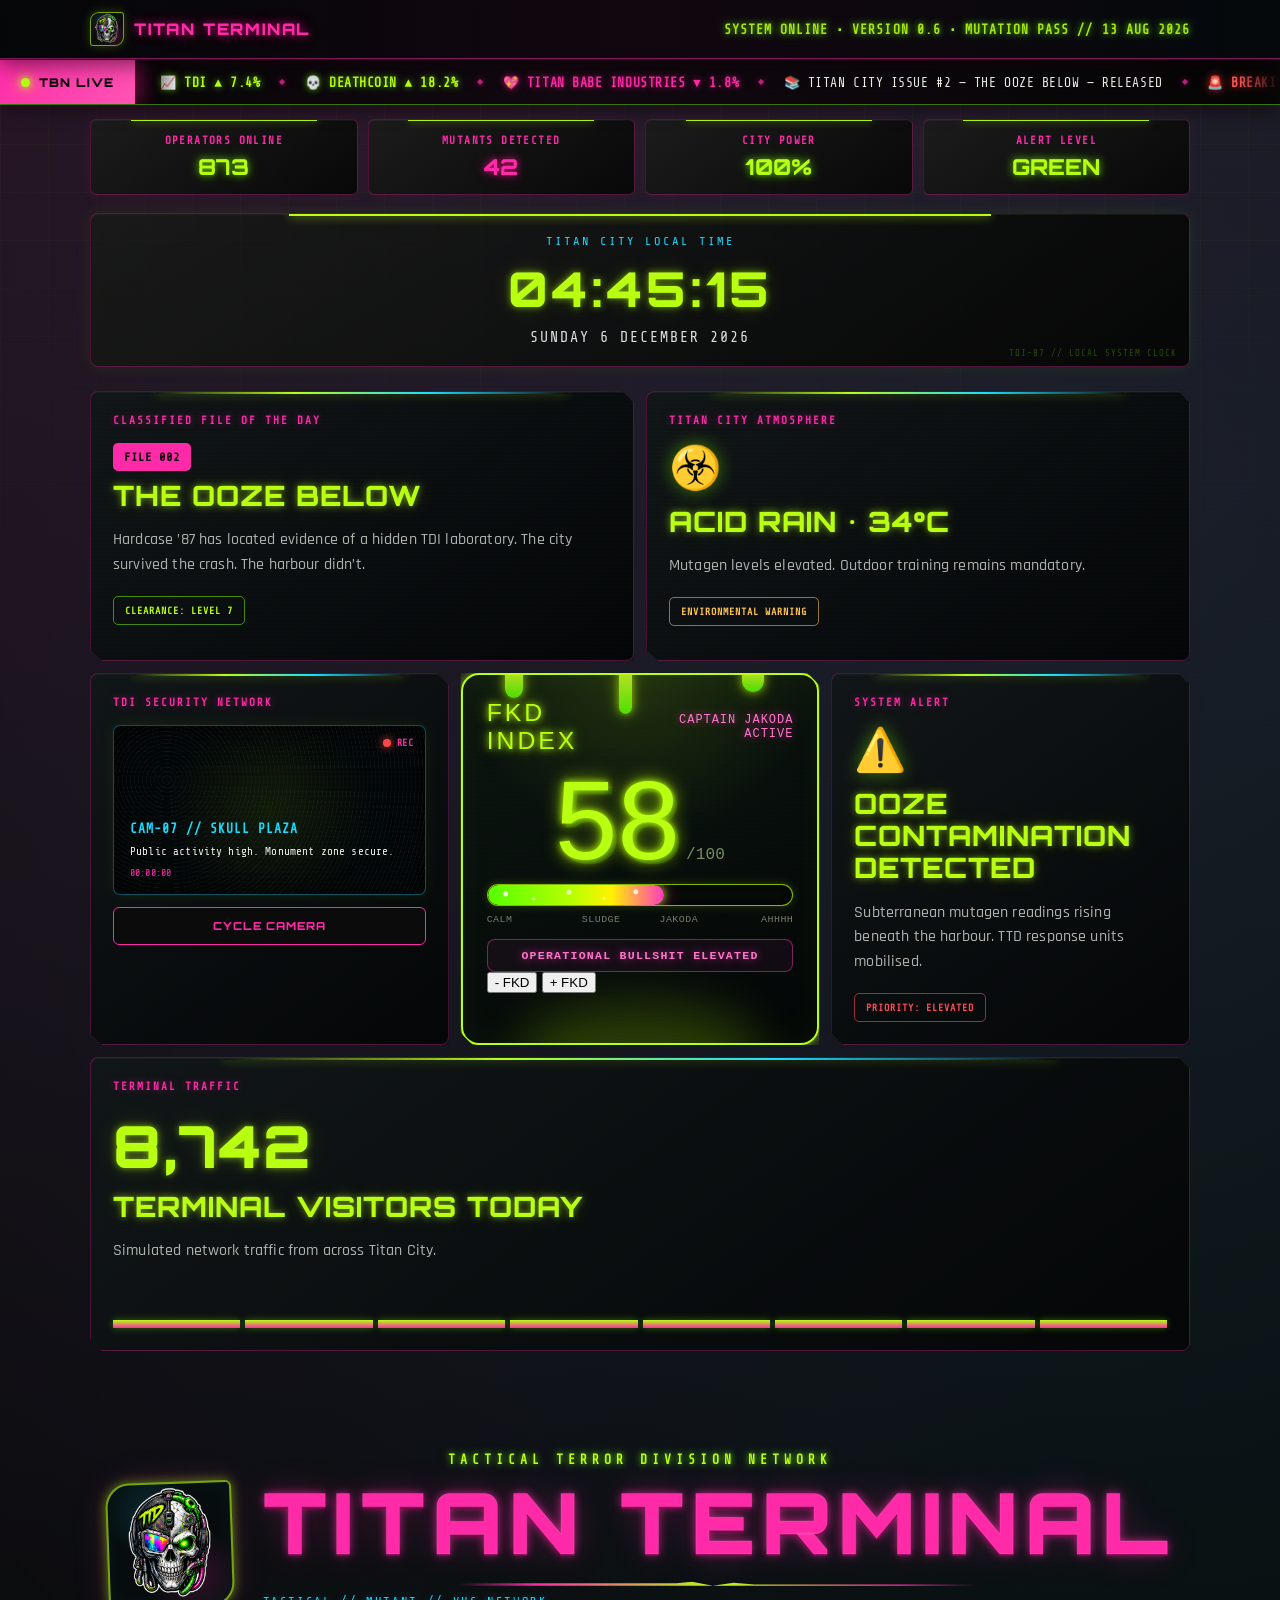
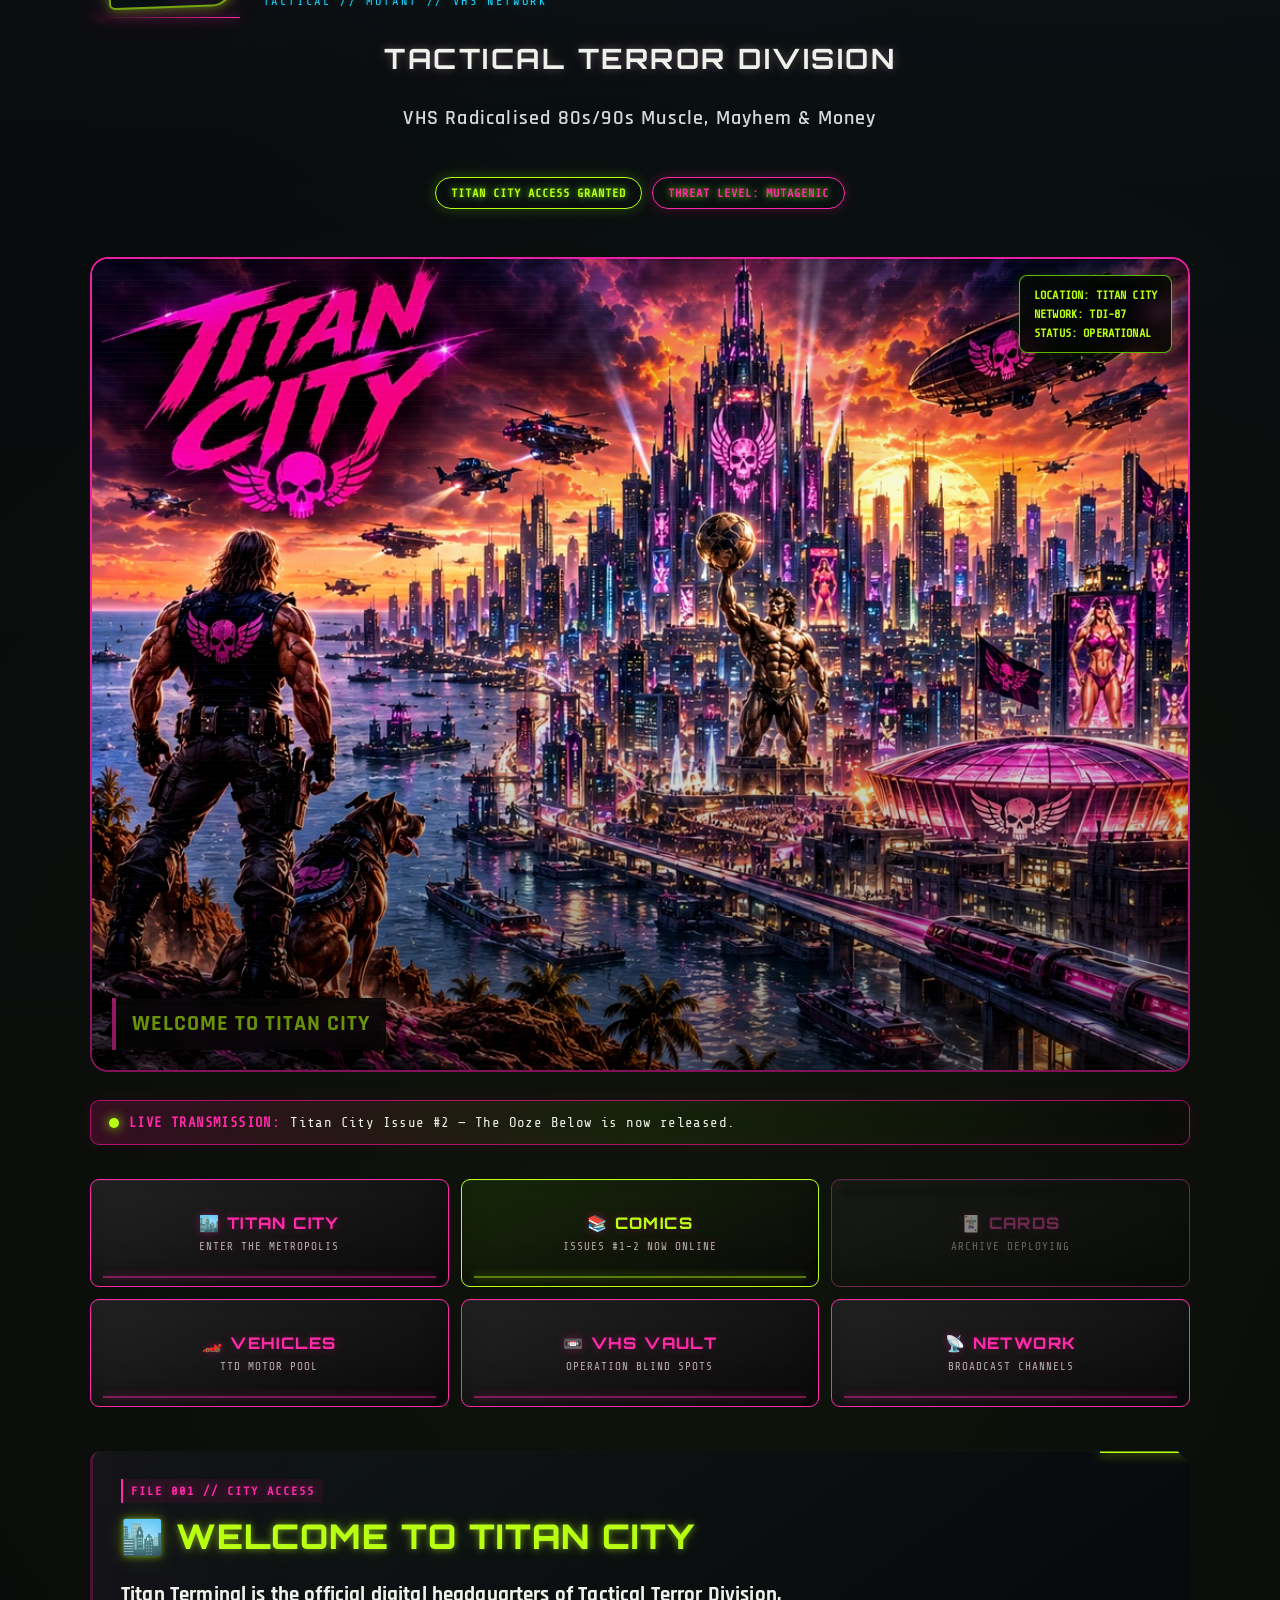
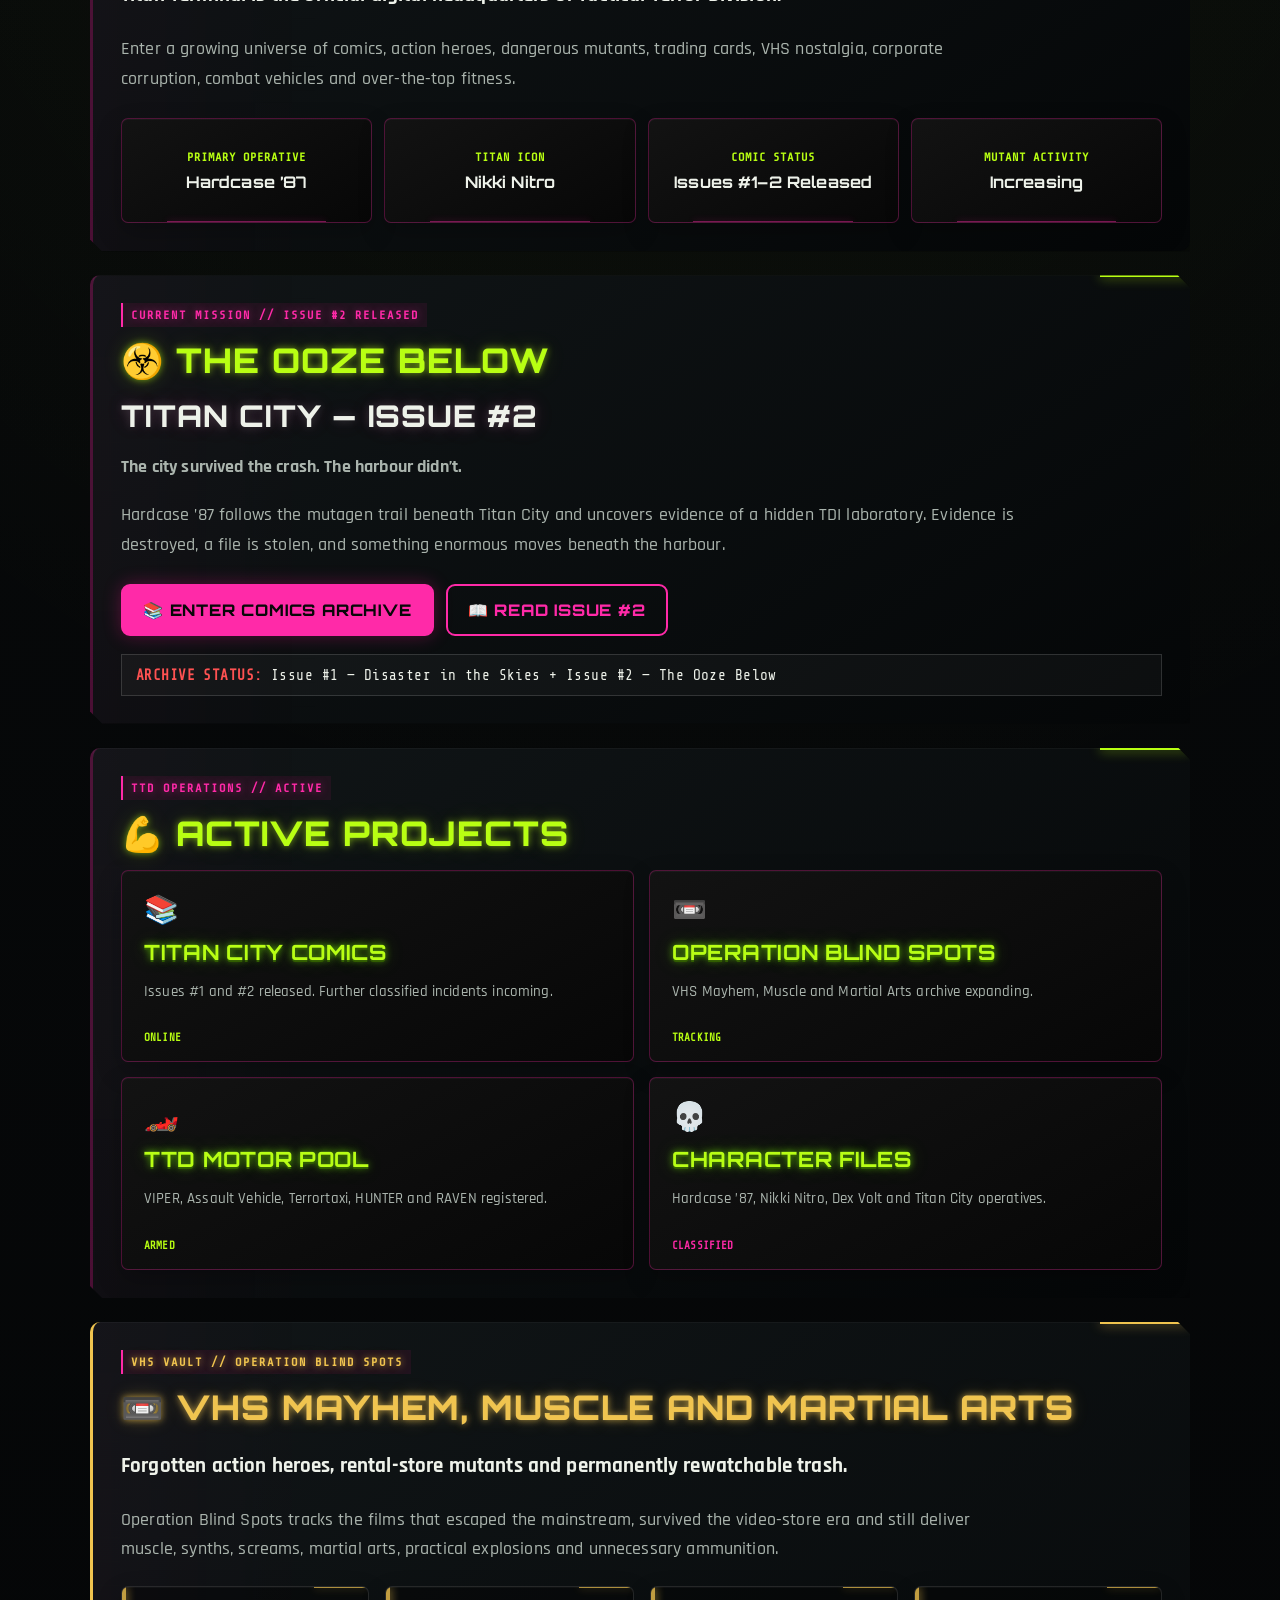
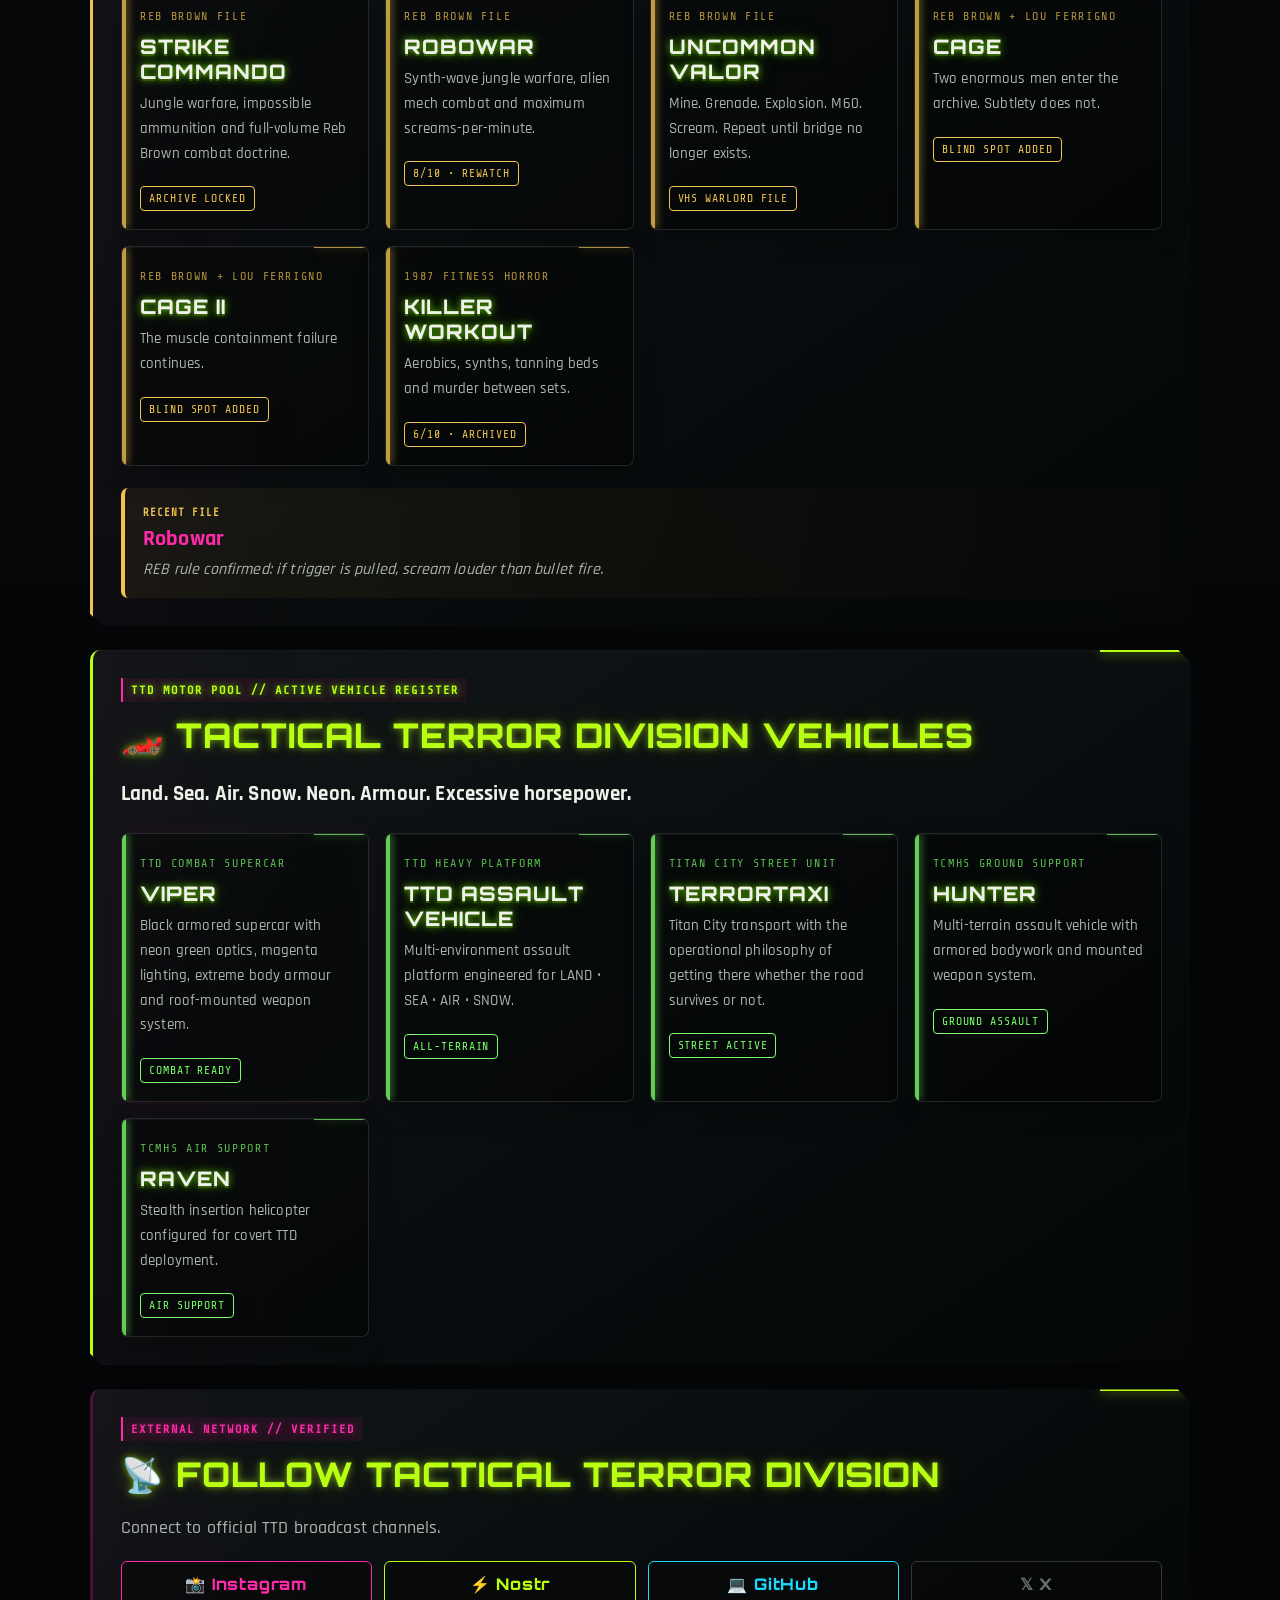
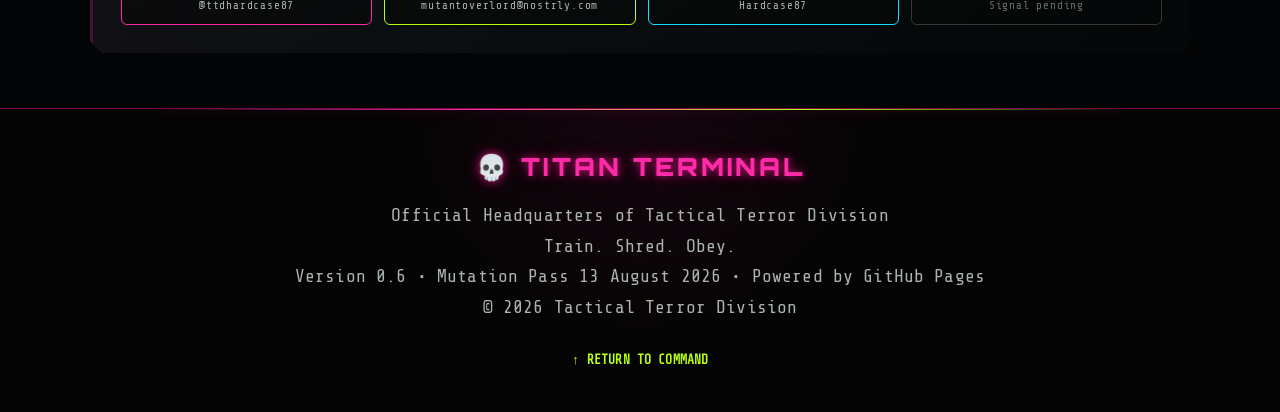
==== commit de7fb432: "Add function to change FKD value dynamically" ====
--- a/index.html
+++ b/index.html
@@ -1466,9 +1466,15 @@
       panel.classList.add("fkd-critical");
     }
   }
-
+let currentFKD = 58;
+
+function changeFKD(amount) {
+  currentFKD = Math.max(0, Math.min(100, currentFKD + amount));
+  setFKD(currentFKD);
+}
+
+setFKD(currentFKD);
   // CURRENT HQ READING
-  setFKD(82);
 </script>
     </script>
 </body>
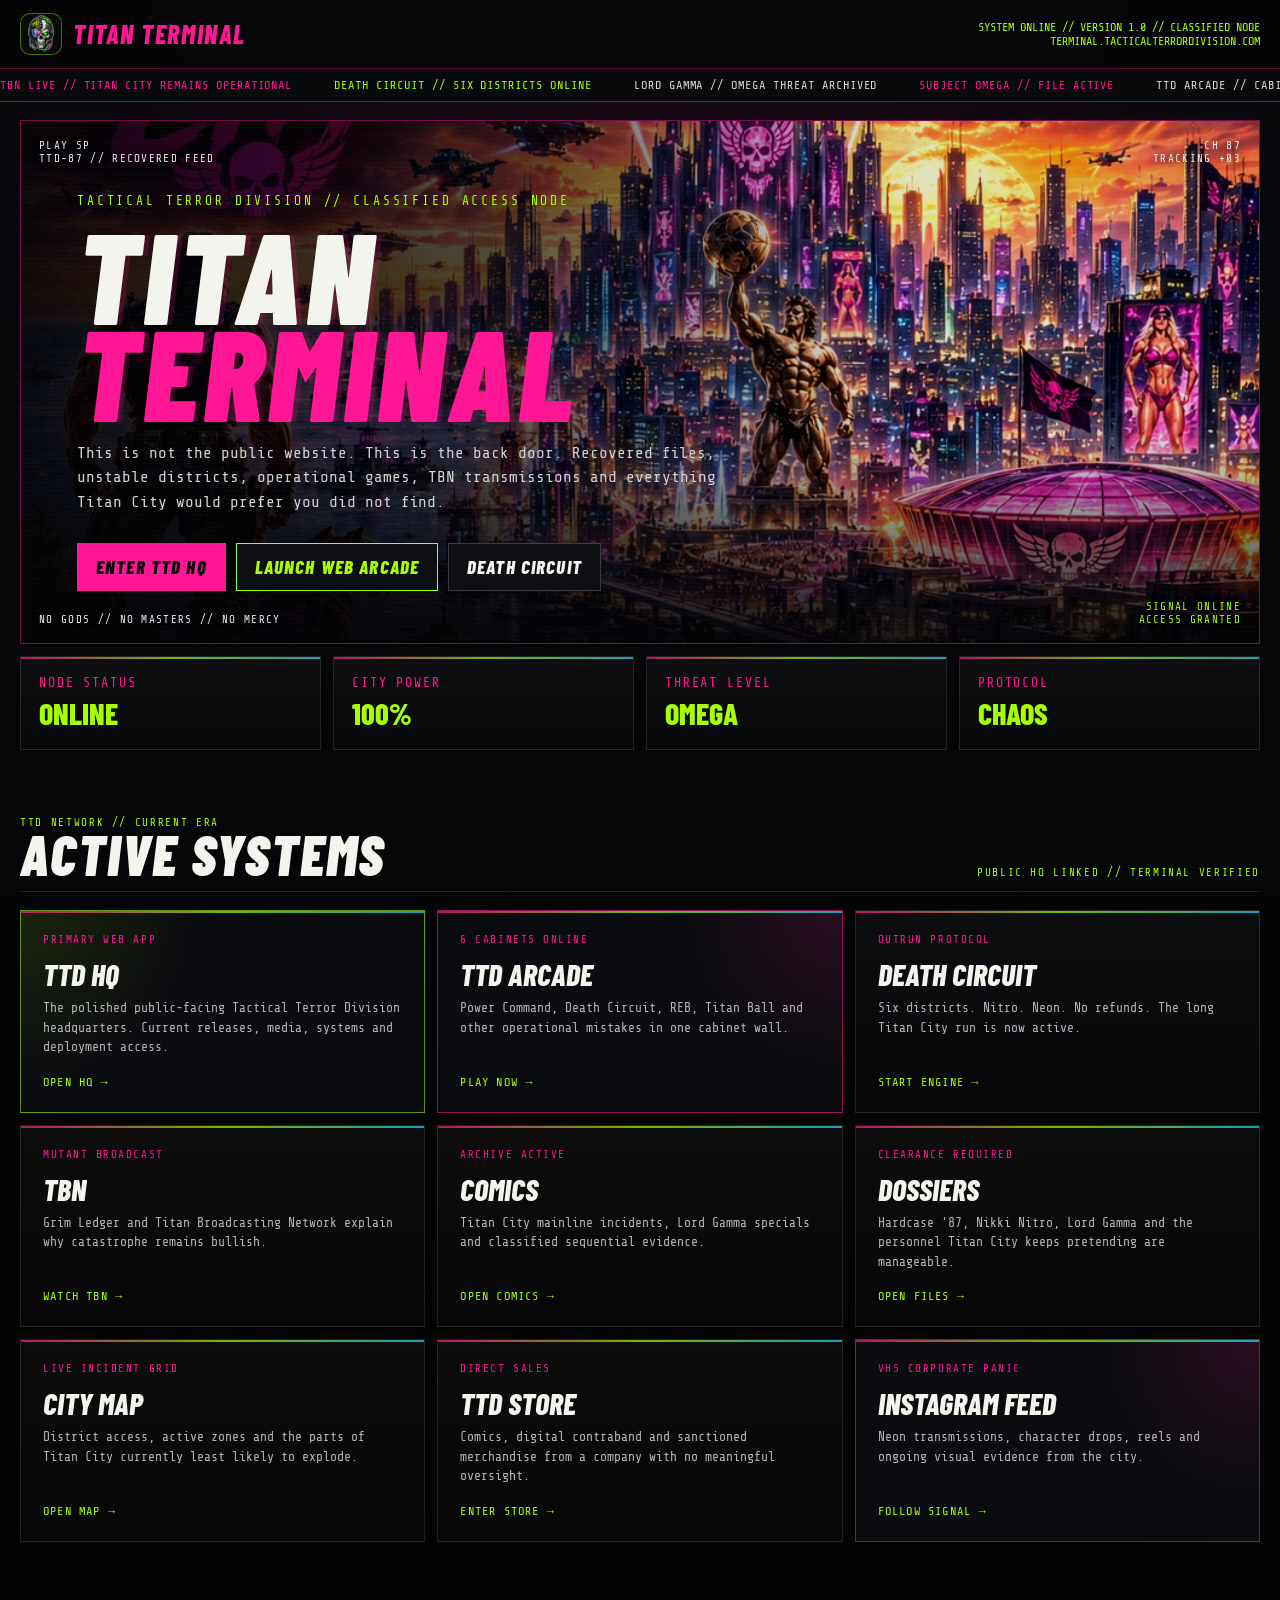
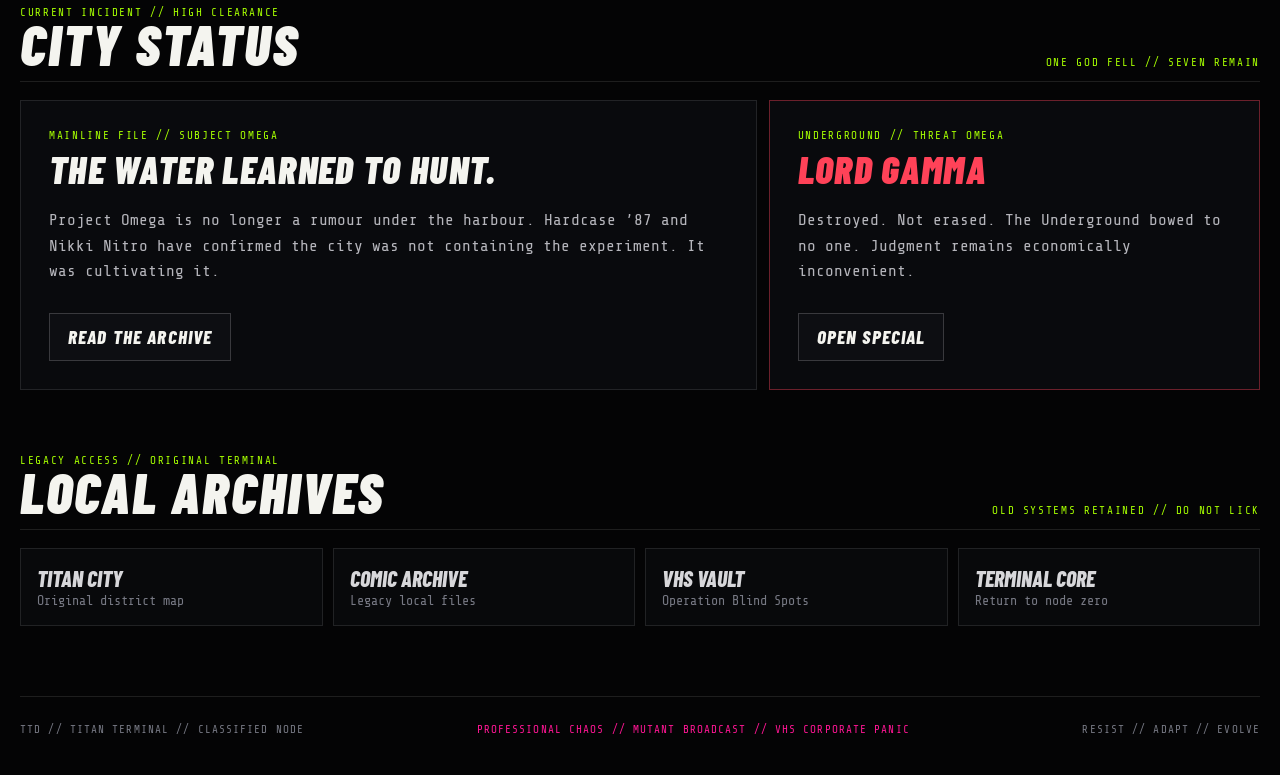
==== commit f6791b17: "Add files via upload" ====
--- a/index.html
+++ b/index.html
@@ -1,1481 +1,58 @@
 <!DOCTYPE html>
 <html lang="en">
 <head>
-    <meta charset="UTF-8">
-
-    <meta
-        name="viewport"
-        content="width=device-width, initial-scale=1.0"
-    >
-
-    <meta
-        name="description"
-        content="Titan Terminal — the official headquarters of Tactical Terror Division and Titan City."
-    >
-
-    <meta name="theme-color" content="#090909">
-
-    <title>💀 Titan Terminal</title>
-
-    <link rel="stylesheet" href="style.css">
-
-    <style>
-        .archive-grid {
-            display: grid;
-            grid-template-columns: repeat(auto-fit, minmax(220px, 1fr));
-            gap: 16px;
-            margin-top: 22px;
-        }
-
-        .archive-card {
-            border: 1px solid rgba(255,255,255,.12);
-            background: rgba(0,0,0,.38);
-            padding: 18px;
-            position: relative;
-            overflow: hidden;
-        }
-
-        .archive-card::before {
-            content: "";
-            position: absolute;
-            inset: 0 auto 0 0;
-            width: 4px;
-            background: currentColor;
-            opacity: .8;
-        }
-
-        .archive-card h3 {
-            margin: 8px 0 8px;
-        }
-
-        .archive-card p {
-            margin: 0 0 12px;
-        }
-
-        .archive-kicker {
-            display: inline-block;
-            font-size: .74rem;
-            letter-spacing: .14em;
-            text-transform: uppercase;
-            opacity: .72;
-        }
-
-        .archive-tag {
-            display: inline-block;
-            margin-top: 8px;
-            padding: 5px 8px;
-            border: 1px solid currentColor;
-            font-size: .72rem;
-            letter-spacing: .08em;
-            text-transform: uppercase;
-        }
-
-        .vhs-card {
-            color: #f0c44f;
-        }
-
-        .vehicle-card {
-            color: #79ff68;
-        }
-
-        .release-strip {
-            margin-top: 18px;
-            padding: 12px 14px;
-            border: 1px solid rgba(255,255,255,.14);
-            background: rgba(255,255,255,.03);
-            font-size: .9rem;
-            letter-spacing: .03em;
-        }
-
-        .release-strip strong {
-            color: #ff5252;
-        }
-    </style>
+<meta charset="UTF-8">
+<meta name="viewport" content="width=device-width,initial-scale=1,viewport-fit=cover">
+<meta name="theme-color" content="#050507">
+<meta name="description" content="Titan Terminal — classified access node for Tactical Terror Division and Titan City.">
+<title>Titan Terminal // TTD Classified</title>
+<link rel="preconnect" href="https://fonts.googleapis.com">
+<link rel="preconnect" href="https://fonts.gstatic.com" crossorigin>
+<link href="https://fonts.googleapis.com/css2?family=Barlow+Condensed:ital,wght@0,600;0,700;0,800;1,700;1,800;1,900&family=Share+Tech+Mono&display=swap" rel="stylesheet">
+<style>
+:root{--black:#050507;--panel:#0b0c0f;--pink:#ff1694;--lime:#a6ff00;--cyan:#24d9ff;--white:#f4f4ef;--muted:#97979f;--red:#ff4258;--line:rgba(255,22,148,.34)}
+*{box-sizing:border-box}html{background:var(--black);scroll-behavior:smooth}body{margin:0;background:radial-gradient(circle at 50% -10%,rgba(255,22,148,.12),transparent 28%),linear-gradient(#06070a,#040405 55%);color:var(--white);font-family:'Share Tech Mono',monospace;min-height:100vh;overflow-x:hidden}
+body:before{content:"";position:fixed;inset:0;pointer-events:none;z-index:100;background:repeating-linear-gradient(0deg,rgba(255,255,255,.022) 0,rgba(255,255,255,.022) 1px,transparent 1px,transparent 4px);mix-blend-mode:screen;opacity:.38}
+a{color:inherit;text-decoration:none}.shell{width:min(1240px,calc(100% - 28px));margin:auto}.display{font-family:'Barlow Condensed',Impact,sans-serif;font-style:italic;font-weight:900;text-transform:uppercase;letter-spacing:.035em}.sys{letter-spacing:.12em;text-transform:uppercase}
+.top{position:sticky;top:0;z-index:50;background:rgba(5,5,7,.93);backdrop-filter:blur(12px);border-bottom:1px solid var(--line)}.topin{min-height:68px;display:flex;align-items:center;justify-content:space-between;gap:16px}.brand{display:flex;align-items:center;gap:11px}.brand img{width:42px;height:42px;object-fit:contain;border:1px solid rgba(166,255,0,.4);border-radius:10px;background:#090b09}.brand strong{font:800 italic 26px/1 'Barlow Condensed',sans-serif;color:var(--pink);letter-spacing:.06em}.status{color:var(--lime);font-size:12px;text-align:right}.ticker{overflow:hidden;border-bottom:1px solid rgba(166,255,0,.25);background:#08090a;color:#d8d8da}.track{display:flex;width:max-content;animation:ticker 28s linear infinite;padding:9px 0;font-size:12px;letter-spacing:.08em}.track span{padding-right:42px}.hot{color:var(--pink)}.green{color:var(--lime)}@keyframes ticker{to{transform:translateX(-50%)}}
+.hero{position:relative;margin-top:18px;border:1px solid rgba(255,22,148,.45);min-height:520px;overflow:hidden;background:#08080b}.hero:before{content:"";position:absolute;inset:0;background:linear-gradient(90deg,rgba(3,3,5,.94) 0%,rgba(3,3,5,.70) 38%,rgba(3,3,5,.12) 70%),linear-gradient(0deg,rgba(3,3,5,.92),transparent 40%);z-index:2}.hero img{position:absolute;inset:0;width:100%;height:100%;object-fit:cover;filter:saturate(1.15) contrast(1.08)}.hero-copy{position:relative;z-index:3;padding:72px 56px 52px;max-width:760px}.eyebrow{color:var(--lime);font-size:13px;letter-spacing:.22em;text-transform:uppercase}.hero h1{font-size:clamp(64px,10vw,132px);line-height:.76;margin:18px 0 20px;color:var(--white);text-shadow:5px 0 0 rgba(255,22,148,.16)}.hero h1 em{display:block;color:var(--pink);font-style:italic}.hero p{max-width:650px;color:#d1d1d3;font-size:16px;line-height:1.55}.cta{display:flex;flex-wrap:wrap;gap:10px;margin-top:28px}.btn{display:inline-flex;align-items:center;justify-content:center;min-height:48px;padding:0 18px;border:1px solid rgba(255,255,255,.18);background:#0d0e12;font:800 italic 19px 'Barlow Condensed',sans-serif;text-transform:uppercase;letter-spacing:.06em;transition:.15s}.btn:hover{transform:translateY(-2px);border-color:var(--pink)}.btn.primary{background:var(--pink);color:#060608;border-color:var(--pink)}.btn.lime{border-color:var(--lime);color:var(--lime)}
+.vhs{position:absolute;z-index:4;font-size:11px;color:#e9e9ec;letter-spacing:.12em;text-transform:uppercase;text-shadow:0 0 8px #000}.vhs.tl{top:18px;left:18px}.vhs.tr{top:18px;right:18px;text-align:right}.vhs.bl{bottom:17px;left:18px}.vhs.br{bottom:17px;right:18px;text-align:right;color:var(--lime)}
+.grid{display:grid;grid-template-columns:repeat(4,1fr);gap:12px;margin:12px 0}.metric,.card{border:1px solid rgba(255,255,255,.1);background:linear-gradient(180deg,rgba(255,255,255,.035),rgba(255,255,255,.012));position:relative;overflow:hidden}.metric:before,.card:before{content:"";position:absolute;left:0;top:0;width:100%;height:2px;background:linear-gradient(90deg,var(--pink),var(--lime),var(--cyan));opacity:.7}.metric{padding:18px}.metric small{display:block;color:var(--pink);letter-spacing:.14em;text-transform:uppercase}.metric strong{display:block;margin-top:5px;font:800 30px 'Barlow Condensed',sans-serif;color:var(--lime)}
+.section{padding:54px 0 10px}.section-head{display:flex;align-items:end;justify-content:space-between;gap:20px;margin-bottom:18px;border-bottom:1px solid rgba(255,255,255,.1);padding-bottom:12px}.section h2{margin:0;font-size:clamp(34px,5vw,56px);line-height:.9}.code{font-size:11px;color:var(--lime);letter-spacing:.15em;text-transform:uppercase}.cards{display:grid;grid-template-columns:repeat(3,1fr);gap:12px}.card{padding:22px;min-height:195px;display:flex;flex-direction:column}.card .tag{font-size:11px;color:var(--pink);letter-spacing:.14em;text-transform:uppercase}.card h3{font:800 italic 30px 'Barlow Condensed',sans-serif;text-transform:uppercase;margin:10px 0 6px}.card p{font-size:13px;color:#b4b4ba;line-height:1.5;margin:0 0 18px}.card .go{margin-top:auto;color:var(--lime);font-size:12px;letter-spacing:.1em;text-transform:uppercase}.card.hotcard{border-color:rgba(255,22,148,.55);background:radial-gradient(circle at 100% 0,rgba(255,22,148,.12),transparent 35%),#0b0c0f}.card.appcard{border-color:rgba(166,255,0,.55);background:radial-gradient(circle at 0 0,rgba(166,255,0,.10),transparent 38%),#0b0c0f}
+.split{display:grid;grid-template-columns:1.2fr .8fr;gap:12px}.brief{padding:28px;border:1px solid rgba(255,255,255,.1);background:#090a0d}.brief h3{font-size:38px;margin:4px 0 10px}.brief p{color:#b6b6bc;line-height:1.6}.alert{border-color:rgba(255,66,88,.4)}.alert h3{color:var(--red)}
+.legacy{display:grid;grid-template-columns:repeat(4,1fr);gap:10px}.legacy a{padding:16px;border:1px solid rgba(255,255,255,.1);background:#08090b;color:#d7d7da}.legacy a:hover{border-color:var(--cyan);color:#fff}.legacy b{display:block;font:800 italic 22px 'Barlow Condensed',sans-serif;text-transform:uppercase}.legacy small{color:#777984}
+footer{margin-top:60px;padding:26px 0 42px;border-top:1px solid rgba(255,255,255,.1);color:#777984;font-size:11px;letter-spacing:.1em;text-transform:uppercase}.foot{display:flex;justify-content:space-between;gap:20px;flex-wrap:wrap}.pink{color:var(--pink)}
+@media(max-width:900px){.grid{grid-template-columns:repeat(2,1fr)}.cards{grid-template-columns:1fr 1fr}.split{grid-template-columns:1fr}.legacy{grid-template-columns:1fr 1fr}.hero-copy{padding:60px 28px 44px}.hero{min-height:570px}}
+@media(max-width:560px){.shell{width:min(100% - 18px,1240px)}.topin{min-height:58px}.status{display:none}.brand strong{font-size:22px}.hero{min-height:620px}.hero-copy{padding:74px 18px 50px}.hero:before{background:linear-gradient(0deg,rgba(3,3,5,.97) 4%,rgba(3,3,5,.60) 64%,rgba(3,3,5,.18))}.hero h1{font-size:70px}.grid,.cards,.legacy{grid-template-columns:1fr}.section{padding-top:38px}.section-head{align-items:start;flex-direction:column}.cta{display:grid}.btn{width:100%}}
+</style>
 </head>
-
 <body>
-
-    <!-- TOP COMMAND BAR -->
-
-    <div class="top-bar">
-        <div class="top-bar-inner">
-            <a class="brand-mini" href="#top">
-                <span class="brand-sigil" aria-hidden="true">
-                    <span class="sigil-fallback">TTD</span>
-                    <img src="assets/titan-sigil.PNG" alt="" onerror="this.style.display='none'">
-                </span>
-                <span class="brand-wordmark">TITAN TERMINAL</span>
-            </a>
-
-            <span class="status">
-                System Online • Version 0.6 • Mutation Pass // 13 AUG 2026
-            </span>
-        </div>
-    </div>
-
-    <!-- TBN LIVE TICKER -->
-
-    <div
-        class="tbn-ticker"
-        aria-label="Titan Broadcast Network live feed"
-    >
-        <div class="ticker-badge">
-            <span class="ticker-live-light"></span>
-            <span>TBN LIVE</span>
-        </div>
-
-        <div class="ticker-window">
-            <div class="ticker-track">
-
-                <div class="ticker-set">
-
-                    <span class="market-up">
-                        📈 TDI ▲ 7.4%
-                    </span>
-
-                    <span class="ticker-divider">◆</span>
-
-                    <span class="market-up">
-                        💀 DEATHCOIN ▲ 18.2%
-                    </span>
-
-                    <span class="ticker-divider">◆</span>
-
-                    <span class="market-down">
-                        💖 TITAN BABE INDUSTRIES ▼ 1.8%
-                    </span>
-
-                    <span class="ticker-divider">◆</span>
-
-                    <span>
-                        📚 TITAN CITY ISSUE #2 — THE OOZE BELOW — RELEASED
-                    </span>
-
-                    <span class="ticker-divider">◆</span>
-
-                    <span class="breaking">
-                        🚨 BREAKING: Ooze contamination confirmed beneath Titan City
-                    </span>
-
-                    <span class="ticker-divider">◆</span>
-
-                    <span>
-                        🏎️ VIPER combat supercar cleared for TTD deployment
-                    </span>
-
-                    <span class="ticker-divider">◆</span>
-
-                    <span>
-                        🚁 RAVEN stealth insertion helicopter added to active vehicle register
-                    </span>
-
-                    <span class="ticker-divider">◆</span>
-
-                    <span>
-                        🛞 HUNTER multi-terrain assault vehicle ready for field operations
-                    </span>
-
-                    <span class="ticker-divider">◆</span>
-
-                    <span>
-                        📼 OPERATION BLIND SPOTS expands Reb Brown archive
-                    </span>
-
-                    <span class="ticker-divider">◆</span>
-
-                    <span>
-                        🥤 Skull Juice reports record quarterly profits
-                    </span>
-
-                    <span class="ticker-divider">◆</span>
-
-                    <span>
-                        🏈 Dex Volt suspended again — appeal filed before halftime
-                    </span>
-
-                    <span class="ticker-divider">◆</span>
-
-                    <span>
-                        🥣 Mutant Loops now contains 38% more protein and 12% less uranium
-                    </span>
-
-                    <span class="ticker-divider">◆</span>
-
-                    <span>
-                        🚔 Hardcase ’87 wanted for excessive property damage
-                    </span>
-
-                    <span class="ticker-divider">◆</span>
-
-                    <span>
-                        🛸 Unconfirmed lights detected above Titan Heights
-                    </span>
-
-                    <span class="ticker-divider">◆</span>
-
-                    <span>
-                        🍕 Slice of Doom launches Triple Skull Pizza
-                    </span>
-
-                    <span class="ticker-divider">◆</span>
-
-                </div>
-
-                <!-- DUPLICATED FOR SEAMLESS LOOP -->
-
-                <div class="ticker-set" aria-hidden="true">
-
-                    <span class="market-up">
-                        📈 TDI ▲ 7.4%
-                    </span>
-
-                    <span class="ticker-divider">◆</span>
-
-                    <span class="market-up">
-                        💀 DEATHCOIN ▲ 18.2%
-                    </span>
-
-                    <span class="ticker-divider">◆</span>
-
-                    <span class="market-down">
-                        💖 TITAN BABE INDUSTRIES ▼ 1.8%
-                    </span>
-
-                    <span class="ticker-divider">◆</span>
-
-                    <span>
-                        📚 TITAN CITY ISSUE #2 — THE OOZE BELOW — RELEASED
-                    </span>
-
-                    <span class="ticker-divider">◆</span>
-
-                    <span class="breaking">
-                        🚨 BREAKING: Ooze contamination confirmed beneath Titan City
-                    </span>
-
-                    <span class="ticker-divider">◆</span>
-
-                    <span>
-                        🏎️ VIPER combat supercar cleared for TTD deployment
-                    </span>
-
-                    <span class="ticker-divider">◆</span>
-
-                    <span>
-                        🚁 RAVEN stealth insertion helicopter added to active vehicle register
-                    </span>
-
-                    <span class="ticker-divider">◆</span>
-
-                    <span>
-                        🛞 HUNTER multi-terrain assault vehicle ready for field operations
-                    </span>
-
-                    <span class="ticker-divider">◆</span>
-
-                    <span>
-                        📼 OPERATION BLIND SPOTS expands Reb Brown archive
-                    </span>
-
-                    <span class="ticker-divider">◆</span>
-
-                    <span>
-                        🥤 Skull Juice reports record quarterly profits
-                    </span>
-
-                    <span class="ticker-divider">◆</span>
-
-                    <span>
-                        🏈 Dex Volt suspended again — appeal filed before halftime
-                    </span>
-
-                    <span class="ticker-divider">◆</span>
-
-                    <span>
-                        🥣 Mutant Loops now contains 38% more protein and 12% less uranium
-                    </span>
-
-                    <span class="ticker-divider">◆</span>
-
-                    <span>
-                        🚔 Hardcase ’87 wanted for excessive property damage
-                    </span>
-
-                    <span class="ticker-divider">◆</span>
-
-                    <span>
-                        🛸 Unconfirmed lights detected above Titan Heights
-                    </span>
-
-                    <span class="ticker-divider">◆</span>
-
-                    <span>
-                        🍕 Slice of Doom launches Triple Skull Pizza
-                    </span>
-
-                    <span class="ticker-divider">◆</span>
-
-                </div>
-
-            </div>
-        </div>
-    </div>
-
-    <!-- LIVE COMMAND METRICS -->
-
-    <section
-        class="live-metrics"
-        aria-label="Simulated Titan City system metrics"
-    >
-        <div class="metric-item">
-            <span class="metric-label">
-                Operators Online
-            </span>
-
-            <strong
-                class="metric-value"
-                id="operators-online"
-            >
-                873
-            </strong>
-        </div>
-
-        <div class="metric-item">
-            <span class="metric-label">
-                Mutants Detected
-            </span>
-
-            <strong
-                class="metric-value danger-value"
-                id="mutants-detected"
-            >
-                42
-            </strong>
-        </div>
-
-        <div class="metric-item">
-            <span class="metric-label">
-                City Power
-            </span>
-
-            <strong class="metric-value">
-                100%
-            </strong>
-        </div>
-
-        <div class="metric-item">
-            <span class="metric-label">
-                Alert Level
-            </span>
-
-            <strong
-                class="metric-value alert-green"
-                id="alert-level"
-            >
-                Green
-            </strong>
-        </div>
-    </section>
-
-    <!-- TITAN CITY CLOCK -->
-
-    <section
-        class="terminal-clock"
-        aria-label="Titan City local clock"
-    >
-        <div class="clock-panel">
-
-            <div class="clock-label">
-                Titan City Local Time
-            </div>
-
-            <div
-                id="terminal-time"
-                class="clock-time"
-            >
-                00:00:00
-            </div>
-
-            <div
-                id="terminal-date"
-                class="clock-date"
-            >
-                SYSTEM DATE LOADING
-            </div>
-
-        </div>
-    </section>
-
-    <!-- TITAN CITY INTELLIGENCE GRID -->
-
-    <section
-        class="intelligence-grid"
-        aria-label="Simulated Titan City intelligence network"
-    >
-        <article class="intel-panel classified-panel">
-            <div class="intel-code">
-                CLASSIFIED FILE OF THE DAY
-            </div>
-
-            <div class="classified-file-number" id="classified-file-number">
-                FILE 002
-            </div>
-
-            <h2 id="classified-title">
-                The Ooze Below
-            </h2>
-
-            <p id="classified-briefing">
-                Hardcase ’87 has located evidence of a hidden TDI laboratory.
-                The city survived the crash. The harbour didn’t.
-            </p>
-
-            <div class="intel-status">
-                CLEARANCE: LEVEL 7
-            </div>
-        </article>
-
-        <article class="intel-panel weather-panel">
-            <div class="intel-code">
-                TITAN CITY ATMOSPHERE
-            </div>
-
-            <div class="weather-icon" id="weather-icon">
-                ☣️
-            </div>
-
-            <h2 id="titan-weather">
-                Acid Rain • 34°C
-            </h2>
-
-            <p id="weather-warning">
-                Mutagen levels elevated. Outdoor training remains mandatory.
-            </p>
-
-            <div class="intel-status warning-intel">
-                ENVIRONMENTAL WARNING
-            </div>
-        </article>
-
-        <article class="intel-panel camera-panel">
-            <div class="intel-code">
-                TDI SECURITY NETWORK
-            </div>
-
-            <div class="camera-screen">
-                <div class="camera-noise"></div>
-
-                <div class="camera-recording">
-                    <span class="recording-light"></span>
-                    REC
-                </div>
-
-                <div class="camera-location" id="camera-location">
-                    CAM-07 // SKULL PLAZA
-                </div>
-
-                <div class="camera-message" id="camera-message">
-                    Public activity high. Monument zone secure.
-                </div>
-
-                <div class="camera-timestamp" id="camera-timestamp">
-                    00:00:00
-                </div>
-            </div>
-
-            <button
-                class="intel-button"
-                id="camera-cycle-button"
-                type="button"
-            >
-                Cycle Camera
-            </button>
-        </article>
-<section class="fkd-panel" id="fkdPanel">
-  <div class="fkd-slime-drip drip-one"></div>
-  <div class="fkd-slime-drip drip-two"></div>
-  <div class="fkd-slime-drip drip-three"></div>
-
-  <div class="fkd-header">
-    <span class="fkd-label">FKD INDEX</span>
-    <span class="fkd-status" id="fkdStatus">CAPTAIN JAKODA ACTIVE</span>
-  </div>
-
-  <div class="fkd-core">
-    <div class="fkd-number" id="fkdNumber">58</div>
-    <div class="fkd-max">/100</div>
-  </div>
-
-  <div class="fkd-meter">
-    <div class="fkd-fill" id="fkdFill"></div>
-    <div class="fkd-bubbles"></div>
-  </div>
-
-  <div class="fkd-scale">
-    <span>CALM</span>
-    <span>SLUDGE</span>
-    <span>JAKODA</span>
-    <span>AHHHH</span>
-  </div>
-
-  <div class="fkd-warning" id="fkdWarning">
-    OPERATIONAL BULLSHIT ELEVATED
-  </div>
-    <div class="fkd-controls">
-  <button type="button" onclick="changeFKD(-5)">- FKD</button>
-  <button type="button" onclick="changeFKD(5)">+ FKD</button>
-</div>
+<header class="top"><div class="shell topin"><a class="brand" href="#top"><img src="assets/titan-sigil.PNG" alt="TTD"><strong>TITAN TERMINAL</strong></a><div class="status">SYSTEM ONLINE // VERSION 1.0 // CLASSIFIED NODE<br>TERMINAL.TACTICALTERRORDIVISION.COM</div></div></header>
+<div class="ticker"><div class="track"><span class="hot">TBN LIVE // TITAN CITY REMAINS OPERATIONAL</span><span class="green">DEATH CIRCUIT // SIX DISTRICTS ONLINE</span><span>LORD GAMMA // OMEGA THREAT ARCHIVED</span><span class="hot">SUBJECT OMEGA // FILE ACTIVE</span><span>TTD ARCADE // CABINETS LIVE</span><span class="green">TRAIN // SHRED // OBEY</span><span class="hot">TBN LIVE // TITAN CITY REMAINS OPERATIONAL</span><span class="green">DEATH CIRCUIT // SIX DISTRICTS ONLINE</span><span>LORD GAMMA // OMEGA THREAT ARCHIVED</span><span class="hot">SUBJECT OMEGA // FILE ACTIVE</span><span>TTD ARCADE // CABINETS LIVE</span><span class="green">TRAIN // SHRED // OBEY</span></div></div>
+<main class="shell" id="top">
+<section class="hero">
+<img src="titan-city-hero.jpg" alt="Titan City skyline">
+<div class="vhs tl">PLAY SP<br>TTD-87 // RECOVERED FEED</div><div class="vhs tr">CH 87<br>TRACKING +03</div><div class="vhs bl">NO GODS // NO MASTERS // NO MERCY</div><div class="vhs br">SIGNAL ONLINE<br>ACCESS GRANTED</div>
+<div class="hero-copy"><div class="eyebrow">Tactical Terror Division // Classified Access Node</div><h1 class="display">TITAN <em>TERMINAL</em></h1><p>This is not the public website. This is the back door. Recovered files, unstable districts, operational games, TBN transmissions and everything Titan City would prefer you did not find.</p><div class="cta"><a class="btn primary" href="https://tacticalterrordivision.com/">ENTER TTD HQ</a><a class="btn lime" href="https://tacticalterrordivision.com/arcade.html">LAUNCH WEB ARCADE</a><a class="btn" href="https://tacticalterrordivision.com/death-circuit.html">DEATH CIRCUIT</a></div></div>
 </section>
-        <article class="intel-panel alert-panel">
-            <div class="intel-code">
-                SYSTEM ALERT
-            </div>
-
-            <div class="alert-symbol">
-                ⚠️
-            </div>
-
-            <h2 id="system-alert-title">
-                Ooze Contamination Detected
-            </h2>
-
-            <p id="system-alert-message">
-                Subterranean mutagen readings rising beneath the harbour.
-                TTD response units mobilised.
-            </p>
-
-            <div class="intel-status alert-intel">
-                PRIORITY: ELEVATED
-            </div>
-        </article>
-
-        <article class="intel-panel visitor-panel">
-            <div class="intel-code">
-                TERMINAL TRAFFIC
-            </div>
-
-            <div class="visitor-number" id="terminal-visitors">
-                8,742
-            </div>
-
-            <h2>Terminal Visitors Today</h2>
-
-            <p>
-                Simulated network traffic from across Titan City.
-            </p>
-
-            <div class="visitor-bars" aria-hidden="true">
-                <span></span>
-                <span></span>
-                <span></span>
-                <span></span>
-                <span></span>
-                <span></span>
-                <span></span>
-                <span></span>
-            </div>
-        </article>
-    </section>
-
-    <!-- MAIN TERMINAL -->
-
-    <main class="site-shell" id="top">
-
-        <header class="terminal-header">
-            <div class="terminal-label">
-                Tactical Terror Division Network
-            </div>
-
-            <div class="terminal-title-lockup">
-                <span class="hero-sigil" aria-hidden="true">
-                    <span class="sigil-fallback">TTD</span>
-                    <img src="assets/titan-sigil.PNG" alt="" onerror="this.style.display='none'">
-                </span>
-                <div class="terminal-title-copy">
-                    <h1>Titan Terminal</h1>
-                    <div class="title-subcode">TACTICAL // MUTANT // VHS NETWORK</div>
-                </div>
-            </div>
-
-            <p class="subtitle">
-                Tactical Terror Division
-            </p>
-
-            <p class="tagline">
-                VHS Radicalised 80s/90s Muscle, Mayhem &amp; Money
-            </p>
-
-            <div class="status-row">
-                <span class="version">
-                    Titan City Access Granted
-                </span>
-
-                <span class="version warning-status">
-                    Threat Level: Mutagenic
-                </span>
-            </div>
-        </header>
-
-        <!-- HERO -->
-
-        <section class="hero-wrap">
-            <img
-                src="titan-city-hero.jpg"
-                alt="Titan City skyline"
-                class="hero-image"
-            >
-
-            <div class="hero-hud">
-                <span>LOCATION: TITAN CITY</span>
-                <span>NETWORK: TDI-87</span>
-                <span>STATUS: OPERATIONAL</span>
-            </div>
-        </section>
-
-        <!-- CURRENT TRANSMISSION -->
-
-        <div class="transmission-bar">
-            <span class="transmission-light"></span>
-
-            <strong>LIVE TRANSMISSION:</strong>
-
-            Titan City Issue #2 — The Ooze Below is now released.
-        </div>
-
-        <!-- MAIN NAVIGATION -->
-
-        <nav
-            class="nav-grid"
-            aria-label="Titan Terminal navigation"
-        >
-            <a
-                href="map.html"
-                class="nav-button"
-            >
-                🏙️ Titan City
-                <small>Enter the metropolis</small>
-            </a>
-
-            <a
-                href="comics.html"
-                class="nav-button featured-button"
-            >
-                📚 Comics
-                <small>Issues #1–2 now online</small>
-            </a>
-
-            <span
-                class="nav-button locked-button"
-                aria-disabled="true"
-            >
-                🃏 Cards
-                <small>Archive deploying</small>
-            </span>
-
-            <a
-                href="#vehicles"
-                class="nav-button"
-            >
-                🏎️ Vehicles
-                <small>TTD motor pool</small>
-            </a>
-
-            <a
-                href="vhs.html"
-                class="nav-button"
-            >
-                📼 VHS Vault
-                <small>Operation Blind Spots</small>
-            </a>
-
-            <a
-                href="#socials"
-                class="nav-button"
-            >
-                📡 Network
-                <small>Broadcast channels</small>
-            </a>
-        </nav>
-
-        <!-- TITAN CITY -->
-
-        <section
-            class="section feature-section"
-            id="titan-city"
-        >
-            <div class="section-code">
-                FILE 001 // CITY ACCESS
-            </div>
-
-            <h2>🏙️ Welcome to Titan City</h2>
-
-            <p class="lead-copy">
-                Titan Terminal is the official digital headquarters of
-                Tactical Terror Division.
-            </p>
-
-            <p>
-                Enter a growing universe of comics, action heroes,
-                dangerous mutants, trading cards, VHS nostalgia,
-                corporate corruption, combat vehicles and over-the-top fitness.
-            </p>
-
-            <div class="data-grid">
-
-                <div class="data-box">
-                    <strong>Primary Operative</strong>
-                    <span>Hardcase ’87</span>
-                </div>
-
-                <div class="data-box">
-                    <strong>Titan Icon</strong>
-                    <span>Nikki Nitro</span>
-                </div>
-
-                <div class="data-box">
-                    <strong>Comic Status</strong>
-                    <span>Issues #1–2 Released</span>
-                </div>
-
-                <div class="data-box">
-                    <strong>Mutant Activity</strong>
-                    <span>Increasing</span>
-                </div>
-
-            </div>
-        </section>
-
-        <!-- CURRENT MISSION -->
-
-        <section
-            class="section mission-section"
-            id="mission"
-        >
-            <div class="section-code">
-                CURRENT MISSION // ISSUE #2 RELEASED
-            </div>
-
-            <h2>☣️ The Ooze Below</h2>
-
-            <div class="mission-title">
-                Titan City — Issue #2
-            </div>
-
-            <p class="mission-subtitle">
-                The city survived the crash. The harbour didn’t.
-            </p>
-
-            <p>
-                Hardcase ’87 follows the mutagen trail beneath Titan City
-                and uncovers evidence of a hidden TDI laboratory.
-                Evidence is destroyed, a file is stolen, and something
-                enormous moves beneath the harbour.
-            </p>
-
-            <div class="action-row">
-
-                <a
-                    class="action-button primary-action"
-                    href="comics.html"
-                >
-                    📚 Enter Comics Archive
-                </a>
-
-                <a
-                    class="action-button"
-                    href="titan-city-issue-2.pdf"
-                    target="_blank"
-                    rel="noopener noreferrer"
-                >
-                    📖 Read Issue #2
-                </a>
-
-            </div>
-
-            <div class="release-strip">
-                <strong>ARCHIVE STATUS:</strong>
-                Issue #1 — Disaster in the Skies + Issue #2 — The Ooze Below
-            </div>
-        </section>
-
-        <!-- ACTIVE PROJECTS -->
-
-        <section
-            class="section"
-            id="projects"
-        >
-            <div class="section-code">
-                TTD OPERATIONS // ACTIVE
-            </div>
-
-            <h2>💪 Active Projects</h2>
-
-            <div class="project-grid">
-
-                <article class="project-card">
-                    <span class="project-icon">📚</span>
-
-                    <h3>Titan City Comics</h3>
-
-                    <p>
-                        Issues #1 and #2 released. Further classified incidents incoming.
-                    </p>
-
-                    <span class="project-state online">
-                        Online
-                    </span>
-                </article>
-
-                <article class="project-card">
-                    <span class="project-icon">📼</span>
-
-                    <h3>Operation Blind Spots</h3>
-
-                    <p>
-                        VHS Mayhem, Muscle and Martial Arts archive expanding.
-                    </p>
-
-                    <span class="project-state online">
-                        Tracking
-                    </span>
-                </article>
-
-                <article class="project-card">
-                    <span class="project-icon">🏎️</span>
-
-                    <h3>TTD Motor Pool</h3>
-
-                    <p>
-                        VIPER, Assault Vehicle, Terrortaxi, HUNTER and RAVEN registered.
-                    </p>
-
-                    <span class="project-state online">
-                        Armed
-                    </span>
-                </article>
-
-                <article class="project-card">
-                    <span class="project-icon">💀</span>
-
-                    <h3>Character Files</h3>
-
-                    <p>
-                        Hardcase ’87, Nikki Nitro, Dex Volt and Titan City operatives.
-                    </p>
-
-                    <span class="project-state">
-                        Classified
-                    </span>
-                </article>
-
-            </div>
-        </section>
-
-        <!-- VHS VAULT -->
-
-        <section
-            class="section"
-            id="vhs"
-        >
-            <div class="section-code">
-                VHS VAULT // OPERATION BLIND SPOTS
-            </div>
-
-            <h2>📼 VHS Mayhem, Muscle and Martial Arts</h2>
-
-            <p class="lead-copy">
-                Forgotten action heroes, rental-store mutants and permanently rewatchable trash.
-            </p>
-
-            <p>
-                Operation Blind Spots tracks the films that escaped the mainstream,
-                survived the video-store era and still deliver muscle, synths,
-                screams, martial arts, practical explosions and unnecessary ammunition.
-            </p>
-
-            <div class="archive-grid">
-
-                <article class="archive-card vhs-card">
-                    <span class="archive-kicker">REB BROWN FILE</span>
-                    <h3>Strike Commando</h3>
-                    <p>
-                        Jungle warfare, impossible ammunition and full-volume Reb Brown combat doctrine.
-                    </p>
-                    <span class="archive-tag">Archive Locked</span>
-                </article>
-
-                <article class="archive-card vhs-card">
-                    <span class="archive-kicker">REB BROWN FILE</span>
-                    <h3>Robowar</h3>
-                    <p>
-                        Synth-wave jungle warfare, alien mech combat and maximum screams-per-minute.
-                    </p>
-                    <span class="archive-tag">8/10 • Rewatch</span>
-                </article>
-
-                <article class="archive-card vhs-card">
-                    <span class="archive-kicker">REB BROWN FILE</span>
-                    <h3>Uncommon Valor</h3>
-                    <p>
-                        Mine. Grenade. Explosion. M60. Scream. Repeat until bridge no longer exists.
-                    </p>
-                    <span class="archive-tag">VHS Warlord File</span>
-                </article>
-
-                <article class="archive-card vhs-card">
-                    <span class="archive-kicker">REB BROWN + LOU FERRIGNO</span>
-                    <h3>Cage</h3>
-                    <p>
-                        Two enormous men enter the archive. Subtlety does not.
-                    </p>
-                    <span class="archive-tag">Blind Spot Added</span>
-                </article>
-
-                <article class="archive-card vhs-card">
-                    <span class="archive-kicker">REB BROWN + LOU FERRIGNO</span>
-                    <h3>Cage II</h3>
-                    <p>
-                        The muscle containment failure continues.
-                    </p>
-                    <span class="archive-tag">Blind Spot Added</span>
-                </article>
-
-                <article class="archive-card vhs-card">
-                    <span class="archive-kicker">1987 FITNESS HORROR</span>
-                    <h3>Killer Workout</h3>
-                    <p>
-                        Aerobics, synths, tanning beds and murder between sets.
-                    </p>
-                    <span class="archive-tag">6/10 • Archived</span>
-                </article>
-
-            </div>
-
-            <div class="vhs-report">
-                <span>RECENT FILE</span>
-                <strong>Robowar</strong>
-                <em>REB rule confirmed: if trigger is pulled, scream louder than bullet fire.</em>
-            </div>
-        </section>
-
-        <!-- TTD VEHICLE ARCHIVE -->
-
-        <section
-            class="section"
-            id="vehicles"
-        >
-            <div class="section-code">
-                TTD MOTOR POOL // ACTIVE VEHICLE REGISTER
-            </div>
-
-            <h2>🏎️ Tactical Terror Division Vehicles</h2>
-
-            <p class="lead-copy">
-                Land. Sea. Air. Snow. Neon. Armour. Excessive horsepower.
-            </p>
-
-            <div class="archive-grid">
-
-                <article class="archive-card vehicle-card">
-                    <span class="archive-kicker">TTD COMBAT SUPERCAR</span>
-                    <h3>VIPER</h3>
-                    <p>
-                        Black armored supercar with neon green optics, magenta lighting,
-                        extreme body armour and roof-mounted weapon system.
-                    </p>
-                    <span class="archive-tag">Combat Ready</span>
-                </article>
-
-                <article class="archive-card vehicle-card">
-                    <span class="archive-kicker">TTD HEAVY PLATFORM</span>
-                    <h3>TTD Assault Vehicle</h3>
-                    <p>
-                        Multi-environment assault platform engineered for LAND • SEA • AIR • SNOW.
-                    </p>
-                    <span class="archive-tag">All-Terrain</span>
-                </article>
-
-                <article class="archive-card vehicle-card">
-                    <span class="archive-kicker">TITAN CITY STREET UNIT</span>
-                    <h3>Terrortaxi</h3>
-                    <p>
-                        Titan City transport with the operational philosophy of getting there
-                        whether the road survives or not.
-                    </p>
-                    <span class="archive-tag">Street Active</span>
-                </article>
-
-                <article class="archive-card vehicle-card">
-                    <span class="archive-kicker">TCMHS GROUND SUPPORT</span>
-                    <h3>HUNTER</h3>
-                    <p>
-                        Multi-terrain assault vehicle with armored bodywork and mounted weapon system.
-                    </p>
-                    <span class="archive-tag">Ground Assault</span>
-                </article>
-
-                <article class="archive-card vehicle-card">
-                    <span class="archive-kicker">TCMHS AIR SUPPORT</span>
-                    <h3>RAVEN</h3>
-                    <p>
-                        Stealth insertion helicopter configured for covert TTD deployment.
-                    </p>
-                    <span class="archive-tag">Air Support</span>
-                </article>
-
-            </div>
-        </section>
-
-        <!-- SOCIALS -->
-
-        <section
-            class="section"
-            id="socials"
-        >
-            <div class="section-code">
-                EXTERNAL NETWORK // VERIFIED
-            </div>
-
-            <h2>📡 Follow Tactical Terror Division</h2>
-
-            <p>
-                Connect to official TTD broadcast channels.
-            </p>
-
-            <div class="social-links">
-
-                <a
-                    class="social-link instagram-link"
-                    href="https://instagram.com/ttdhardcase87"
-                    target="_blank"
-                    rel="noopener noreferrer"
-                >
-                    📸 Instagram
-                    <small>@ttdhardcase87</small>
-                </a>
-
-                <a
-                    class="social-link nostr-link"
-                    href="https://njump.me/mutantoverlord@nostrly.com"
-                    target="_blank"
-                    rel="noopener noreferrer"
-                >
-                    ⚡ Nostr
-                    <small>mutantoverlord@nostrly.com</small>
-                </a>
-
-                <a
-                    class="social-link github-link"
-                    href="https://github.com/Hardcase87"
-                    target="_blank"
-                    rel="noopener noreferrer"
-                >
-                    💻 GitHub
-                    <small>Hardcase87</small>
-                </a>
-
-                <span class="social-link locked-social">
-                    𝕏 X
-                    <small>Signal pending</small>
-                </span>
-
-            </div>
-        </section>
-
-    </main>
-
-    <!-- FOOTER -->
-
-    <footer>
-        <div class="footer-title">
-            💀 TITAN TERMINAL
-        </div>
-
-        <p class="footer-copy">
-            Official Headquarters of Tactical Terror Division<br>
-            Train. Shred. Obey.<br>
-            Version 0.6 • Mutation Pass 13 August 2026 • Powered by GitHub Pages<br>
-            © 2026 Tactical Terror Division
-        </p>
-
-        <a
-            class="back-to-top"
-            href="#top"
-        >
-            ↑ Return to Command
-        </a>
-    </footer>
-
-    <!-- LIVE METRICS SCRIPT -->
-
-    <script>
-        const operatorsElement =
-            document.getElementById("operators-online");
-
-        const mutantsElement =
-            document.getElementById("mutants-detected");
-
-        const alertElement =
-            document.getElementById("alert-level");
-
-        let operators = 873;
-        let mutants = 42;
-
-        function flashMetric(element) {
-            if (!element) {
-                return;
-            }
-
-            element.classList.remove("metric-flash");
-
-            void element.offsetWidth;
-
-            element.classList.add("metric-flash");
-        }
-
-        function updateTitanMetrics() {
-            if (
-                !operatorsElement ||
-                !mutantsElement ||
-                !alertElement
-            ) {
-                return;
-            }
-
-            operators += Math.floor(Math.random() * 7) - 3;
-            mutants += Math.floor(Math.random() * 5) - 2;
-
-            operators = Math.max(
-                850,
-                Math.min(920, operators)
-            );
-
-            mutants = Math.max(
-                30,
-                Math.min(75, mutants)
-            );
-
-            operatorsElement.textContent = operators;
-            mutantsElement.textContent = mutants;
-
-            flashMetric(operatorsElement);
-            flashMetric(mutantsElement);
-
-            alertElement.className = "metric-value";
-
-            if (mutants >= 65) {
-                alertElement.textContent = "Red";
-                alertElement.classList.add("alert-red");
-            } else if (mutants >= 50) {
-                alertElement.textContent = "Elevated";
-                alertElement.classList.add("alert-yellow");
-            } else {
-                alertElement.textContent = "Green";
-                alertElement.classList.add("alert-green");
-            }
-        }
-
-        setInterval(updateTitanMetrics, 5000);
-    </script>
-
-    <!-- CLOCK SCRIPT -->
-
-    <script>
-        const terminalTime =
-            document.getElementById("terminal-time");
-
-        const terminalDate =
-            document.getElementById("terminal-date");
-
-        function updateTitanClock() {
-            if (!terminalTime || !terminalDate) {
-                return;
-            }
-
-            const now = new Date();
-
-            terminalTime.textContent =
-                now.toLocaleTimeString(
-                    "en-AU",
-                    {
-                        hour12: false
-                    }
-                );
-
-            terminalDate.textContent =
-                now.toLocaleDateString(
-                    "en-AU",
-                    {
-                        weekday: "long",
-                        day: "numeric",
-                        month: "long",
-                        year: "numeric"
-                    }
-                ).toUpperCase();
-        }
-
-        updateTitanClock();
-
-        setInterval(updateTitanClock, 1000);
-    </script>
-
-    <!-- TITAN CITY INTELLIGENCE SCRIPT -->
-
-    <script>
-
-    const classifiedFiles = [
-    {
-    number:"FILE 002",
-    title:"The Ooze Below",
-    briefing:"Hardcase ’87 located evidence of a hidden TDI laboratory. The city survived the crash. The harbour didn’t."
-    },
-    {
-    number:"FILE 087",
-    title:"Operation Black Ooze",
-    briefing:"Unmarked TDI containers detected beneath Skull Plaza. Hardcase ’87 has been ordered to investigate."
-    },
-    {
-    number:"FILE 199",
-    title:"The Missing Mascots",
-    briefing:"Four Titan Ball mascots vanished after entering Dex Volt's private training facility."
-    },
-    {
-    number:"FILE 404",
-    title:"Mutant Not Found",
-    briefing:"Nutrition District tracking systems lost contact with a seven-foot cereal-based lifeform."
-    },
-    {
-    number:"FILE 666",
-    title:"Church of Gains",
-    briefing:"Unlicensed midnight deadlifts detected beneath Titan City Church. Congregation strength increasing."
-    },
-    {
-    number:"FILE 001",
-    title:"Disaster in the Skies",
-    briefing:"Con Casino blimp debris contained unidentified TDI cargo. Mutagen confirmed."
-    },
-    {
-    number:"FILE VPR",
-    title:"VIPER Deployment",
-    briefing:"TTD combat supercar cleared for live operations. Roof weapon system armed."
-    },
-    {
-    number:"FILE VHS",
-    title:"Operation Blind Spots",
-    briefing:"Reb Brown archive expanding. Scream levels remain beyond safe broadcast limits."
-    }
-    ];
-
-    const titanWeatherReports=[
-    {
-    icon:"☣️",
-    weather:"Acid Rain • 34°C",
-    warning:"Mutagen levels elevated. Outdoor training remains mandatory."
-    },
-    {
-    icon:"⚡",
-    weather:"Neon Storm • 29°C",
-    warning:"Electrical interference reported around Titan Spire."
-    },
-    {
-    icon:"🔥",
-    weather:"Toxic Heat • 41°C",
-    warning:"Skull Juice hydration advisory active."
-    },
-    {
-    icon:"🌫️",
-    weather:"Mutant Fog • 22°C",
-    warning:"Visibility reduced around the Docks."
-    },
-    {
-    icon:"🌩️",
-    weather:"Plasma Thunder • 31°C",
-    warning:"Titan Heights air traffic redirected."
-    }
-    ];
-
-    const securityCameras=[
-    {
-    location:"CAM-07 // SKULL PLAZA",
-    message:"Public activity high. Monument zone secure."
-    },
-    {
-    location:"CAM-19 // NUTRITION DISTRICT",
-    message:"Green vapour detected behind Skull Juice loading bay."
-    },
-    {
-    location:"CAM-03 // VHS QUARTER",
-    message:"Operation Blind Spots archive receiving new Reb Brown files."
-    },
-    {
-    location:"CAM-12 // MILITARY ZONE",
-    message:"VIPER and HUNTER preparing for deployment."
-    },
-    {
-    location:"CAM-14 // AIR SUPPORT",
-    message:"RAVEN stealth insertion helicopter undergoing final checks."
-    },
-    {
-    location:"CAM-31 // DOCKS",
-    message:"Ooze readings increasing beneath harbour access tunnels."
-    },
-    {
-    location:"CAM-44 // TITAN TREASURY",
-    message:"Security shutters engaged."
-    }
-    ];
-
-    const titanAlerts=[
-    {
-    title:"Ooze Contamination Detected",
-    message:"Subterranean mutagen readings rising beneath the harbour."
-    },
-    {
-    title:"VIPER Weapons Check",
-    message:"Combat supercar roof system reports armed status."
-    },
-    {
-    title:"Skull Juice Pressure Failure",
-    message:"Factory tank seven exceeded safe pressure."
-    },
-    {
-    title:"Hardcase Activity Warning",
-    message:"Excessive property damage reported."
-    },
-    {
-    title:"Alien Signal Detected",
-    message:"Encrypted transmission received above Titan Heights."
-    },
-    {
-    title:"Titan Ball Security Incident",
-    message:"Dex Volt entered referee operations."
-    },
-    {
-    title:"VHS Audio Warning",
-    message:"Reb Brown scream levels have exceeded terminal broadcast limits."
-    },
-    {
-    title:"Con Casino Debris Shift",
-    message:"Movement detected beneath wreckage."
-    }
-    ];
-
-    function randomItem(arr){
-    return arr[Math.floor(Math.random()*arr.length)];
-    }
-
-    const file=randomItem(classifiedFiles);
-
-    document.getElementById("classified-file-number").textContent=file.number;
-    document.getElementById("classified-title").textContent=file.title;
-    document.getElementById("classified-briefing").textContent=file.briefing;
-
-    const weather=randomItem(titanWeatherReports);
-
-    document.getElementById("weather-icon").textContent=weather.icon;
-    document.getElementById("titan-weather").textContent=weather.weather;
-    document.getElementById("weather-warning").textContent=weather.warning;
-
-    let camera=0;
-
-    function updateCamera(){
-
-    const cam=securityCameras[camera];
-
-    document.getElementById("camera-location").textContent=cam.location;
-
-    document.getElementById("camera-message").textContent=cam.message;
-
-    camera=(camera+1)%securityCameras.length;
-
-    }
-
-    updateCamera();
-
-    setInterval(updateCamera,7000);
-
-    document.getElementById("camera-cycle-button").onclick=updateCamera;
-
-    function updateCameraClock(){
-
-    document.getElementById("camera-timestamp").textContent=
-    new Date().toLocaleTimeString("en-AU",{hour12:false});
-
-    }
-
-    updateCameraClock();
-
-    setInterval(updateCameraClock,1000);
-
-    function updateAlert(){
-
-    const alert=randomItem(titanAlerts);
-
-    document.getElementById("system-alert-title").textContent=alert.title;
-
-    document.getElementById("system-alert-message").textContent=alert.message;
-
-    }
-
-    updateAlert();
-
-    setInterval(updateAlert,12000);
-
-    let visitors=8742;
-
-    function updateVisitors(){
-
-    visitors+=Math.floor(Math.random()*4);
-
-    document.getElementById("terminal-visitors").textContent=
-    visitors.toLocaleString("en-AU");
-
-    }
-
-    setInterval(updateVisitors,5000);
+<section class="grid" aria-label="terminal metrics"><div class="metric"><small>Node Status</small><strong>ONLINE</strong></div><div class="metric"><small>City Power</small><strong>100%</strong></div><div class="metric"><small>Threat Level</small><strong>OMEGA</strong></div><div class="metric"><small>Protocol</small><strong>CHAOS</strong></div></section>
+<section class="section"><div class="section-head"><div><div class="code">TTD NETWORK // CURRENT ERA</div><h2 class="display">ACTIVE SYSTEMS</h2></div><div class="code">PUBLIC HQ LINKED // TERMINAL VERIFIED</div></div><div class="cards">
+<a class="card appcard" href="https://tacticalterrordivision.com/"><span class="tag">PRIMARY WEB APP</span><h3>TTD HQ</h3><p>The polished public-facing Tactical Terror Division headquarters. Current releases, media, systems and deployment access.</p><span class="go">OPEN HQ →</span></a>
+<a class="card hotcard" href="https://tacticalterrordivision.com/arcade.html"><span class="tag">6 CABINETS ONLINE</span><h3>TTD Arcade</h3><p>Power Command, Death Circuit, REB, Titan Ball and other operational mistakes in one cabinet wall.</p><span class="go">PLAY NOW →</span></a>
+<a class="card" href="https://tacticalterrordivision.com/death-circuit.html"><span class="tag">OUTRUN PROTOCOL</span><h3>Death Circuit</h3><p>Six districts. Nitro. Neon. No refunds. The long Titan City run is now active.</p><span class="go">START ENGINE →</span></a>
+<a class="card" href="https://tacticalterrordivision.com/tbn.html"><span class="tag">MUTANT BROADCAST</span><h3>TBN</h3><p>Grim Ledger and Titan Broadcasting Network explain why catastrophe remains bullish.</p><span class="go">WATCH TBN →</span></a>
+<a class="card" href="https://tacticalterrordivision.com/comics.html"><span class="tag">ARCHIVE ACTIVE</span><h3>Comics</h3><p>Titan City mainline incidents, Lord Gamma specials and classified sequential evidence.</p><span class="go">OPEN COMICS →</span></a>
+<a class="card" href="https://tacticalterrordivision.com/dossiers.html"><span class="tag">CLEARANCE REQUIRED</span><h3>Dossiers</h3><p>Hardcase ’87, Nikki Nitro, Lord Gamma and the personnel Titan City keeps pretending are manageable.</p><span class="go">OPEN FILES →</span></a>
+<a class="card" href="https://tacticalterrordivision.com/map.html"><span class="tag">LIVE INCIDENT GRID</span><h3>City Map</h3><p>District access, active zones and the parts of Titan City currently least likely to explode.</p><span class="go">OPEN MAP →</span></a>
+<a class="card" href="https://tacticalterrordivision.com/store.html"><span class="tag">DIRECT SALES</span><h3>TTD Store</h3><p>Comics, digital contraband and sanctioned merchandise from a company with no meaningful oversight.</p><span class="go">ENTER STORE →</span></a>
+<a class="card hotcard" href="https://www.instagram.com/ttdhardcase87/" target="_blank" rel="noopener"><span class="tag">VHS CORPORATE PANIC</span><h3>Instagram Feed</h3><p>Neon transmissions, character drops, reels and ongoing visual evidence from the city.</p><span class="go">FOLLOW SIGNAL →</span></a>
+</div></section>
+<section class="section"><div class="section-head"><div><div class="code">CURRENT INCIDENT // HIGH CLEARANCE</div><h2 class="display">CITY STATUS</h2></div><div class="code">ONE GOD FELL // SEVEN REMAIN</div></div><div class="split"><article class="brief"><div class="code">MAINLINE FILE // SUBJECT OMEGA</div><h3 class="display">THE WATER LEARNED TO HUNT.</h3><p>Project Omega is no longer a rumour under the harbour. Hardcase ’87 and Nikki Nitro have confirmed the city was not containing the experiment. It was cultivating it.</p><div class="cta"><a class="btn" href="https://tacticalterrordivision.com/comics.html">READ THE ARCHIVE</a></div></article><article class="brief alert"><div class="code">UNDERGROUND // THREAT OMEGA</div><h3 class="display">LORD GAMMA</h3><p>Destroyed. Not erased. The Underground bowed to no one. Judgment remains economically inconvenient.</p><div class="cta"><a class="btn" href="https://tacticalterrordivision.com/comics.html">OPEN SPECIAL</a></div></article></div></section>
+<section class="section"><div class="section-head"><div><div class="code">LEGACY ACCESS // ORIGINAL TERMINAL</div><h2 class="display">LOCAL ARCHIVES</h2></div><div class="code">OLD SYSTEMS RETAINED // DO NOT LICK</div></div><div class="legacy"><a href="map.html"><b>Titan City</b><small>Original district map</small></a><a href="comics.html"><b>Comic Archive</b><small>Legacy local files</small></a><a href="vhs.html"><b>VHS Vault</b><small>Operation Blind Spots</small></a><a href="#top"><b>Terminal Core</b><small>Return to node zero</small></a></div></section>
+<footer><div class="foot"><span>TTD // TITAN TERMINAL // CLASSIFIED NODE</span><span class="pink">PROFESSIONAL CHAOS // MUTANT BROADCAST // VHS CORPORATE PANIC</span><span>RESIST // ADAPT // EVOLVE</span></div></footer>
+</main>
 <script>
-  function setFKD(value) {
-    const number = document.getElementById("fkdNumber");
-    const fill = document.getElementById("fkdFill");
-    const status = document.getElementById("fkdStatus");
-    const warning = document.getElementById("fkdWarning");
-    const panel = document.getElementById("fkdPanel");
-
-    value = Math.max(0, Math.min(100, value));
-
-    number.textContent = value;
-    fill.style.width = value + "%";
-
-    panel.classList.remove("fkd-critical");
-
-    if (value <= 25) {
-      status.textContent = "SUSPICIOUSLY PEACEFUL";
-      warning.textContent = "NO MAJOR MUTANT ACTIVITY DETECTED";
-    }
-    else if (value <= 50) {
-      status.textContent = "NORMAL OPERATIONAL BULLSHIT";
-      warning.textContent = "SLUDGE LEVELS ACCEPTABLE";
-    }
-    else if (value <= 75) {
-      status.textContent = "CAPTAIN JAKODA ACTIVE";
-      warning.textContent = "OPERATIONAL BULLSHIT ELEVATED";
-    }
-    else {
-      status.textContent = "AHHHHHHHHHH — DRRRRTTTTT";
-      warning.textContent = "MUTANT EXTINCTION EVENT IN PROGRESS";
-      panel.classList.add("fkd-critical");
-    }
-  }
-let currentFKD = 58;
-
-function changeFKD(amount) {
-  currentFKD = Math.max(0, Math.min(100, currentFKD + amount));
-  setFKD(currentFKD);
-}
-
-setFKD(currentFKD);
-  // CURRENT HQ READING
+const hero=document.querySelector('.hero');let n=0;setInterval(()=>{n++;hero.style.filter=n%19===0?'contrast(1.12) hue-rotate(4deg)':'none'},480);
 </script>
-    </script>
 </body>
-</html>
+</html>
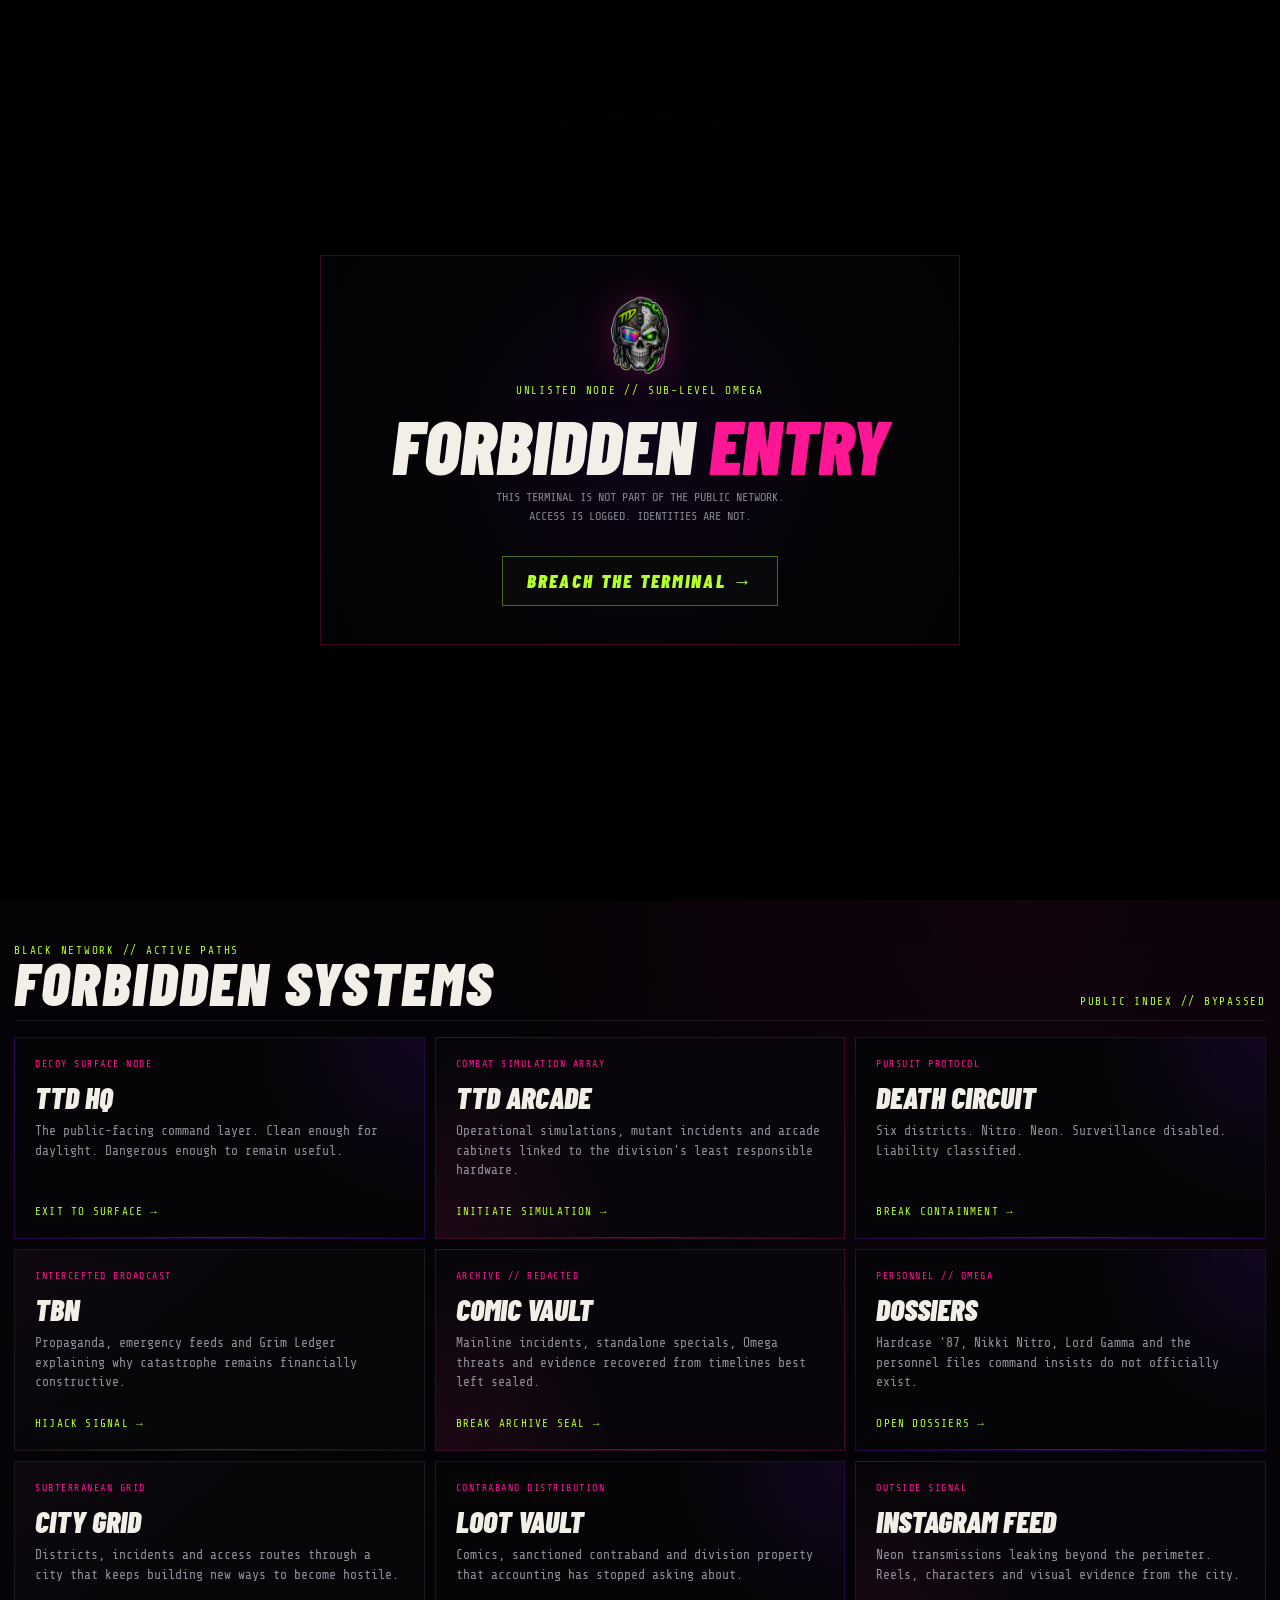
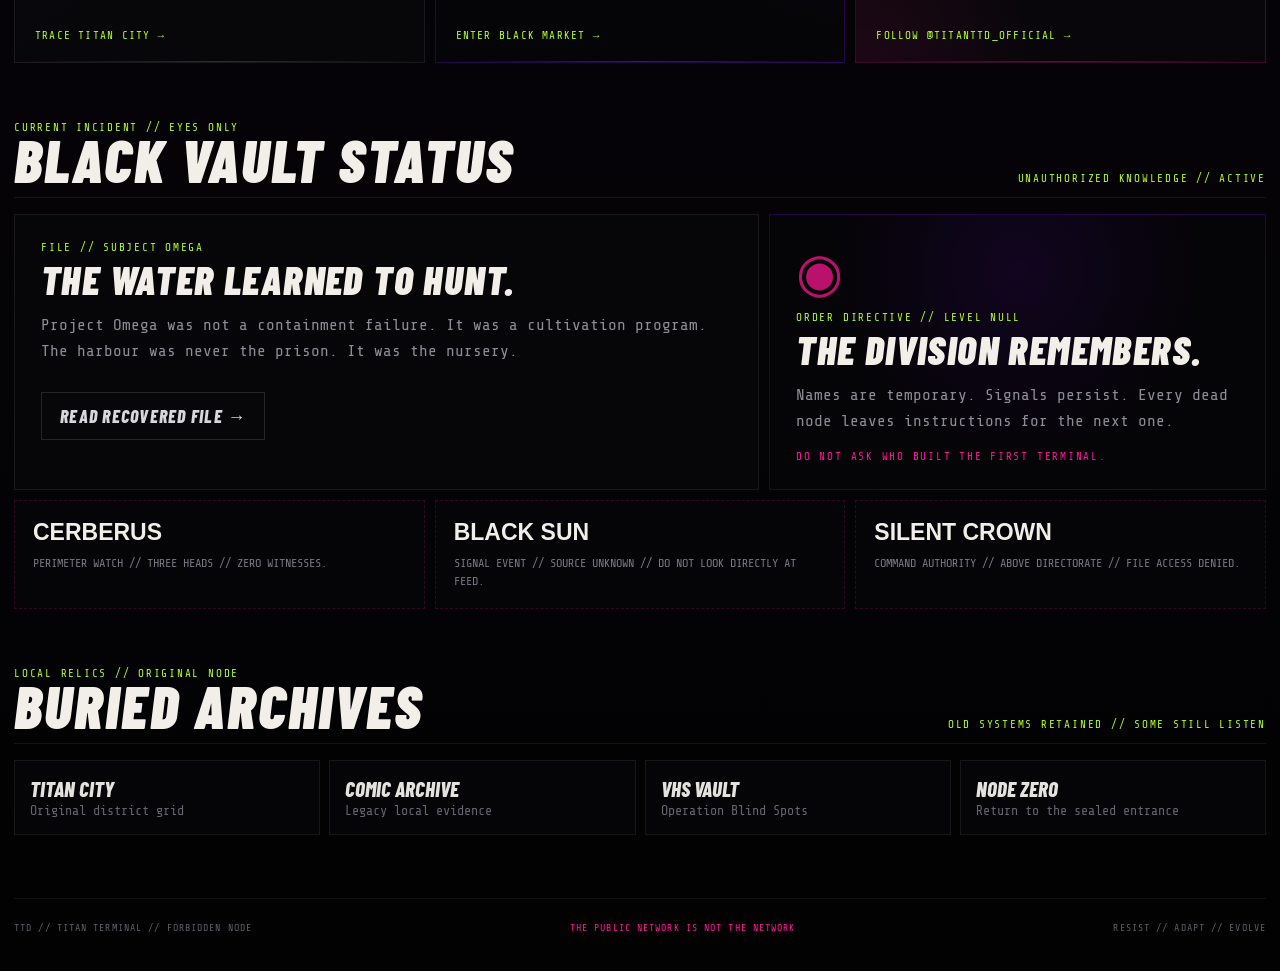
==== commit b9b9f865: "Add files via upload" ====
--- a/index.html
+++ b/index.html
@@ -3,56 +3,305 @@
 <head>
 <meta charset="UTF-8">
 <meta name="viewport" content="width=device-width,initial-scale=1,viewport-fit=cover">
-<meta name="theme-color" content="#050507">
-<meta name="description" content="Titan Terminal — classified access node for Tactical Terror Division and Titan City.">
-<title>Titan Terminal // TTD Classified</title>
+<meta name="theme-color" content="#020203">
+<meta name="description" content="Titan Terminal — forbidden underground access node for Tactical Terror Division and Titan City.">
+<title>Titan Terminal // Forbidden Node</title>
 <link rel="preconnect" href="https://fonts.googleapis.com">
 <link rel="preconnect" href="https://fonts.gstatic.com" crossorigin>
 <link href="https://fonts.googleapis.com/css2?family=Barlow+Condensed:ital,wght@0,600;0,700;0,800;1,700;1,800;1,900&family=Share+Tech+Mono&display=swap" rel="stylesheet">
 <style>
-:root{--black:#050507;--panel:#0b0c0f;--pink:#ff1694;--lime:#a6ff00;--cyan:#24d9ff;--white:#f4f4ef;--muted:#97979f;--red:#ff4258;--line:rgba(255,22,148,.34)}
-*{box-sizing:border-box}html{background:var(--black);scroll-behavior:smooth}body{margin:0;background:radial-gradient(circle at 50% -10%,rgba(255,22,148,.12),transparent 28%),linear-gradient(#06070a,#040405 55%);color:var(--white);font-family:'Share Tech Mono',monospace;min-height:100vh;overflow-x:hidden}
-body:before{content:"";position:fixed;inset:0;pointer-events:none;z-index:100;background:repeating-linear-gradient(0deg,rgba(255,255,255,.022) 0,rgba(255,255,255,.022) 1px,transparent 1px,transparent 4px);mix-blend-mode:screen;opacity:.38}
-a{color:inherit;text-decoration:none}.shell{width:min(1240px,calc(100% - 28px));margin:auto}.display{font-family:'Barlow Condensed',Impact,sans-serif;font-style:italic;font-weight:900;text-transform:uppercase;letter-spacing:.035em}.sys{letter-spacing:.12em;text-transform:uppercase}
-.top{position:sticky;top:0;z-index:50;background:rgba(5,5,7,.93);backdrop-filter:blur(12px);border-bottom:1px solid var(--line)}.topin{min-height:68px;display:flex;align-items:center;justify-content:space-between;gap:16px}.brand{display:flex;align-items:center;gap:11px}.brand img{width:42px;height:42px;object-fit:contain;border:1px solid rgba(166,255,0,.4);border-radius:10px;background:#090b09}.brand strong{font:800 italic 26px/1 'Barlow Condensed',sans-serif;color:var(--pink);letter-spacing:.06em}.status{color:var(--lime);font-size:12px;text-align:right}.ticker{overflow:hidden;border-bottom:1px solid rgba(166,255,0,.25);background:#08090a;color:#d8d8da}.track{display:flex;width:max-content;animation:ticker 28s linear infinite;padding:9px 0;font-size:12px;letter-spacing:.08em}.track span{padding-right:42px}.hot{color:var(--pink)}.green{color:var(--lime)}@keyframes ticker{to{transform:translateX(-50%)}}
-.hero{position:relative;margin-top:18px;border:1px solid rgba(255,22,148,.45);min-height:520px;overflow:hidden;background:#08080b}.hero:before{content:"";position:absolute;inset:0;background:linear-gradient(90deg,rgba(3,3,5,.94) 0%,rgba(3,3,5,.70) 38%,rgba(3,3,5,.12) 70%),linear-gradient(0deg,rgba(3,3,5,.92),transparent 40%);z-index:2}.hero img{position:absolute;inset:0;width:100%;height:100%;object-fit:cover;filter:saturate(1.15) contrast(1.08)}.hero-copy{position:relative;z-index:3;padding:72px 56px 52px;max-width:760px}.eyebrow{color:var(--lime);font-size:13px;letter-spacing:.22em;text-transform:uppercase}.hero h1{font-size:clamp(64px,10vw,132px);line-height:.76;margin:18px 0 20px;color:var(--white);text-shadow:5px 0 0 rgba(255,22,148,.16)}.hero h1 em{display:block;color:var(--pink);font-style:italic}.hero p{max-width:650px;color:#d1d1d3;font-size:16px;line-height:1.55}.cta{display:flex;flex-wrap:wrap;gap:10px;margin-top:28px}.btn{display:inline-flex;align-items:center;justify-content:center;min-height:48px;padding:0 18px;border:1px solid rgba(255,255,255,.18);background:#0d0e12;font:800 italic 19px 'Barlow Condensed',sans-serif;text-transform:uppercase;letter-spacing:.06em;transition:.15s}.btn:hover{transform:translateY(-2px);border-color:var(--pink)}.btn.primary{background:var(--pink);color:#060608;border-color:var(--pink)}.btn.lime{border-color:var(--lime);color:var(--lime)}
-.vhs{position:absolute;z-index:4;font-size:11px;color:#e9e9ec;letter-spacing:.12em;text-transform:uppercase;text-shadow:0 0 8px #000}.vhs.tl{top:18px;left:18px}.vhs.tr{top:18px;right:18px;text-align:right}.vhs.bl{bottom:17px;left:18px}.vhs.br{bottom:17px;right:18px;text-align:right;color:var(--lime)}
-.grid{display:grid;grid-template-columns:repeat(4,1fr);gap:12px;margin:12px 0}.metric,.card{border:1px solid rgba(255,255,255,.1);background:linear-gradient(180deg,rgba(255,255,255,.035),rgba(255,255,255,.012));position:relative;overflow:hidden}.metric:before,.card:before{content:"";position:absolute;left:0;top:0;width:100%;height:2px;background:linear-gradient(90deg,var(--pink),var(--lime),var(--cyan));opacity:.7}.metric{padding:18px}.metric small{display:block;color:var(--pink);letter-spacing:.14em;text-transform:uppercase}.metric strong{display:block;margin-top:5px;font:800 30px 'Barlow Condensed',sans-serif;color:var(--lime)}
-.section{padding:54px 0 10px}.section-head{display:flex;align-items:end;justify-content:space-between;gap:20px;margin-bottom:18px;border-bottom:1px solid rgba(255,255,255,.1);padding-bottom:12px}.section h2{margin:0;font-size:clamp(34px,5vw,56px);line-height:.9}.code{font-size:11px;color:var(--lime);letter-spacing:.15em;text-transform:uppercase}.cards{display:grid;grid-template-columns:repeat(3,1fr);gap:12px}.card{padding:22px;min-height:195px;display:flex;flex-direction:column}.card .tag{font-size:11px;color:var(--pink);letter-spacing:.14em;text-transform:uppercase}.card h3{font:800 italic 30px 'Barlow Condensed',sans-serif;text-transform:uppercase;margin:10px 0 6px}.card p{font-size:13px;color:#b4b4ba;line-height:1.5;margin:0 0 18px}.card .go{margin-top:auto;color:var(--lime);font-size:12px;letter-spacing:.1em;text-transform:uppercase}.card.hotcard{border-color:rgba(255,22,148,.55);background:radial-gradient(circle at 100% 0,rgba(255,22,148,.12),transparent 35%),#0b0c0f}.card.appcard{border-color:rgba(166,255,0,.55);background:radial-gradient(circle at 0 0,rgba(166,255,0,.10),transparent 38%),#0b0c0f}
-.split{display:grid;grid-template-columns:1.2fr .8fr;gap:12px}.brief{padding:28px;border:1px solid rgba(255,255,255,.1);background:#090a0d}.brief h3{font-size:38px;margin:4px 0 10px}.brief p{color:#b6b6bc;line-height:1.6}.alert{border-color:rgba(255,66,88,.4)}.alert h3{color:var(--red)}
-.legacy{display:grid;grid-template-columns:repeat(4,1fr);gap:10px}.legacy a{padding:16px;border:1px solid rgba(255,255,255,.1);background:#08090b;color:#d7d7da}.legacy a:hover{border-color:var(--cyan);color:#fff}.legacy b{display:block;font:800 italic 22px 'Barlow Condensed',sans-serif;text-transform:uppercase}.legacy small{color:#777984}
-footer{margin-top:60px;padding:26px 0 42px;border-top:1px solid rgba(255,255,255,.1);color:#777984;font-size:11px;letter-spacing:.1em;text-transform:uppercase}.foot{display:flex;justify-content:space-between;gap:20px;flex-wrap:wrap}.pink{color:var(--pink)}
-@media(max-width:900px){.grid{grid-template-columns:repeat(2,1fr)}.cards{grid-template-columns:1fr 1fr}.split{grid-template-columns:1fr}.legacy{grid-template-columns:1fr 1fr}.hero-copy{padding:60px 28px 44px}.hero{min-height:570px}}
-@media(max-width:560px){.shell{width:min(100% - 18px,1240px)}.topin{min-height:58px}.status{display:none}.brand strong{font-size:22px}.hero{min-height:620px}.hero-copy{padding:74px 18px 50px}.hero:before{background:linear-gradient(0deg,rgba(3,3,5,.97) 4%,rgba(3,3,5,.60) 64%,rgba(3,3,5,.18))}.hero h1{font-size:70px}.grid,.cards,.legacy{grid-template-columns:1fr}.section{padding-top:38px}.section-head{align-items:start;flex-direction:column}.cta{display:grid}.btn{width:100%}}
+:root{
+  --void:#020203;--ink:#050507;--panel:#08080b;--panel2:#0b080e;
+  --pink:#ff1694;--deep:#7d0cff;--lime:#b4ff26;--blood:#ff304f;
+  --white:#f1efe8;--muted:#777782;--line:rgba(255,22,148,.24);
+  --ghost:rgba(255,255,255,.045);--glow:0 0 26px rgba(255,22,148,.14)
+}
+*{box-sizing:border-box}
+html{background:var(--void);scroll-behavior:smooth}
+body{
+  margin:0;color:var(--white);font-family:'Share Tech Mono',monospace;min-height:100vh;overflow-x:hidden;
+  background:
+    radial-gradient(circle at 50% -10%,rgba(117,0,172,.13),transparent 30%),
+    radial-gradient(circle at 80% 35%,rgba(255,22,148,.055),transparent 28%),
+    linear-gradient(180deg,#020203,#050307 55%,#020203);
+}
+body:before{
+  content:"";position:fixed;inset:0;pointer-events:none;z-index:1000;opacity:.42;
+  background:
+    repeating-linear-gradient(0deg,rgba(255,255,255,.017) 0,rgba(255,255,255,.017) 1px,transparent 1px,transparent 4px),
+    radial-gradient(circle at center,transparent 42%,rgba(0,0,0,.55) 100%);
+}
+body:after{
+  content:"";position:fixed;inset:0;pointer-events:none;z-index:-1;
+  background-image:linear-gradient(rgba(255,22,148,.025) 1px,transparent 1px),linear-gradient(90deg,rgba(180,255,38,.018) 1px,transparent 1px);
+  background-size:48px 48px;mask-image:linear-gradient(to bottom,black,transparent 72%);
+}
+a{color:inherit;text-decoration:none}
+.shell{width:min(1260px,calc(100% - 28px));margin:auto}
+.display{font-family:'Barlow Condensed',Impact,sans-serif;font-style:italic;font-weight:900;text-transform:uppercase;letter-spacing:.035em}
+.code{font-size:11px;color:var(--lime);letter-spacing:.16em;text-transform:uppercase}
+.pink{color:var(--pink)} .lime{color:var(--lime)} .blood{color:var(--blood)}
+.top{
+  position:sticky;top:0;z-index:90;background:rgba(2,2,3,.94);backdrop-filter:blur(15px);
+  border-bottom:1px solid rgba(255,22,148,.21);box-shadow:0 12px 40px rgba(0,0,0,.5)
+}
+.topin{min-height:64px;display:flex;align-items:center;justify-content:space-between;gap:16px}
+.brand{display:flex;align-items:center;gap:12px}
+.brand img{width:43px;height:43px;object-fit:contain;background:#050407;border:1px solid rgba(180,255,38,.27);border-radius:50%;filter:drop-shadow(0 0 12px rgba(255,22,148,.25))}
+.brand strong{font:900 italic 26px/1 'Barlow Condensed',sans-serif;color:var(--white);letter-spacing:.07em}
+.brand strong em{color:var(--pink);font-style:normal}
+.clearance{text-align:right;font-size:10px;line-height:1.55;color:#8d8d95;letter-spacing:.09em}
+.clearance b{color:var(--lime)}
+.forbidden{
+  border-bottom:1px solid rgba(180,255,38,.16);background:#050406;overflow:hidden
+}
+.track{display:flex;width:max-content;animation:ticker 34s linear infinite;padding:8px 0;font-size:11px;letter-spacing:.11em;text-transform:uppercase}
+.track span{padding-right:54px}.track .x{color:var(--pink)}.track .g{color:var(--lime)}@keyframes ticker{to{transform:translateX(-50%)}}
+
+.hero{
+  position:relative;margin-top:14px;min-height:590px;overflow:hidden;
+  border:1px solid rgba(255,22,148,.24);background:#030305;box-shadow:0 28px 70px rgba(0,0,0,.52)
+}
+.hero img{position:absolute;inset:0;width:100%;height:100%;object-fit:cover;filter:saturate(.62) brightness(.42) contrast(1.18) hue-rotate(10deg)}
+.hero:before{content:"";position:absolute;inset:0;z-index:2;background:
+  radial-gradient(circle at 71% 45%,rgba(255,22,148,.12),transparent 25%),
+  linear-gradient(90deg,rgba(1,1,2,.98) 0%,rgba(3,2,5,.9) 40%,rgba(2,1,4,.45) 72%,rgba(2,1,3,.84) 100%),
+  linear-gradient(0deg,rgba(1,1,2,.96),transparent 52%);
+}
+.hero:after{content:"";position:absolute;z-index:3;inset:18px;border:1px solid rgba(180,255,38,.09);pointer-events:none}
+.hero-copy{position:relative;z-index:5;padding:78px 56px 64px;max-width:760px}
+.eyebrow{color:var(--lime);font-size:12px;letter-spacing:.24em;text-transform:uppercase}
+.hero h1{font-size:clamp(66px,10vw,136px);line-height:.72;margin:20px 0 20px;color:#e9e7e2;text-shadow:0 0 40px rgba(255,22,148,.12)}
+.hero h1 em{display:block;color:var(--pink);font-style:italic}
+.hero .warning{max-width:670px;color:#b7b4bb;font-size:15px;line-height:1.6}
+.seal{
+  position:absolute;z-index:5;right:45px;top:50%;transform:translateY(-50%);
+  width:250px;aspect-ratio:1;border-radius:50%;border:1px solid rgba(180,255,38,.28);
+  display:grid;place-items:center;background:radial-gradient(circle,rgba(255,22,148,.08),rgba(0,0,0,.5) 54%,rgba(0,0,0,.83));
+  box-shadow:0 0 0 11px rgba(255,22,148,.018),0 0 65px rgba(125,12,255,.15)
+}
+.seal:before,.seal:after{content:"";position:absolute;border-radius:50%;border:1px dashed rgba(255,22,148,.22);inset:20px}
+.seal:after{inset:48px;border-color:rgba(180,255,38,.17)}
+.seal img{position:relative;width:112px;height:112px;filter:grayscale(.3) brightness(.78) drop-shadow(0 0 18px rgba(255,22,148,.25));object-fit:contain}
+.seal small{position:absolute;bottom:31px;color:var(--pink);font-size:9px;letter-spacing:.18em}
+.mark{position:absolute;z-index:6;font-size:10px;color:#777;letter-spacing:.12em;text-transform:uppercase}
+.mark.tl{left:24px;top:24px}.mark.tr{right:24px;top:24px;text-align:right}.mark.bl{left:24px;bottom:22px}.mark.br{right:24px;bottom:22px;text-align:right;color:var(--lime)}
+.cta{display:flex;flex-wrap:wrap;gap:9px;margin-top:28px}
+.btn{
+  display:inline-flex;align-items:center;justify-content:center;min-height:48px;padding:0 18px;
+  border:1px solid rgba(255,255,255,.12);background:#07070a;color:#d9d7dc;
+  font:800 italic 18px 'Barlow Condensed',sans-serif;text-transform:uppercase;letter-spacing:.07em;transition:.16s
+}
+.btn:hover{transform:translateY(-2px);border-color:var(--pink);box-shadow:var(--glow)}
+.btn.primary{background:linear-gradient(90deg,#6f0a59,var(--pink));color:#fff;border-color:rgba(255,22,148,.72)}
+.btn.lime{border-color:rgba(180,255,38,.36);color:var(--lime)}
+.accessbar{
+  margin:10px 0;display:grid;grid-template-columns:1.3fr .7fr;gap:10px
+}
+.access,.omen{
+  border:1px solid rgba(255,255,255,.08);background:linear-gradient(180deg,#08070a,#050507);padding:15px 18px;position:relative;overflow:hidden
+}
+.access:before,.omen:before{content:"";position:absolute;left:0;top:0;width:3px;height:100%;background:var(--pink)}
+.omen:before{background:var(--lime)}
+.access b,.omen b{display:block;font:900 24px 'Barlow Condensed',sans-serif;text-transform:uppercase}
+.access small,.omen small{color:#74747d;letter-spacing:.12em;text-transform:uppercase}
+.metrics{display:grid;grid-template-columns:repeat(4,1fr);gap:10px;margin:10px 0}
+.metric{padding:16px 17px;border:1px solid rgba(255,255,255,.07);background:#07070a;position:relative}
+.metric:after{content:"";position:absolute;right:9px;top:9px;width:6px;height:6px;background:var(--lime);box-shadow:0 0 11px var(--lime)}
+.metric small{display:block;color:#686872;text-transform:uppercase;letter-spacing:.11em}
+.metric strong{display:block;margin-top:5px;font:900 29px 'Barlow Condensed',sans-serif;color:#e9e7e2}
+.metric:nth-child(3) strong{color:var(--pink)}
+.section{padding:50px 0 8px}
+.section-head{display:flex;align-items:end;justify-content:space-between;gap:20px;margin-bottom:16px;padding-bottom:12px;border-bottom:1px solid rgba(255,255,255,.07)}
+.section h2{font-size:clamp(36px,5vw,60px);line-height:.85;margin:0}
+.cards{display:grid;grid-template-columns:repeat(3,1fr);gap:10px}
+.card{
+  min-height:202px;padding:20px;display:flex;flex-direction:column;position:relative;overflow:hidden;
+  border:1px solid rgba(255,255,255,.07);background:
+  linear-gradient(140deg,rgba(255,22,148,.03),transparent 38%),#07070a;transition:.17s
+}
+.card:after{content:"";position:absolute;left:0;bottom:0;width:100%;height:1px;background:linear-gradient(90deg,transparent,var(--pink),transparent);opacity:.38}
+.card:hover{border-color:rgba(255,22,148,.36);background:#0a080d;transform:translateY(-2px)}
+.card .tag{font-size:10px;color:var(--pink);letter-spacing:.15em;text-transform:uppercase}
+.card h3{font:900 italic 30px 'Barlow Condensed',sans-serif;text-transform:uppercase;margin:10px 0 6px}
+.card p{font-size:13px;color:#90909a;line-height:1.5;margin:0 0 20px}
+.card .go{margin-top:auto;color:var(--lime);font-size:11px;letter-spacing:.11em;text-transform:uppercase}
+.card.black{background:radial-gradient(circle at 100% 0,rgba(125,12,255,.10),transparent 36%),#050507;border-color:rgba(125,12,255,.25)}
+.card.ritual{background:radial-gradient(circle at 0 100%,rgba(255,22,148,.09),transparent 40%),#08060a;border-color:rgba(255,22,148,.2)}
+.intel{display:grid;grid-template-columns:1.2fr .8fr;gap:10px}
+.brief,.vault{
+  padding:26px;border:1px solid rgba(255,255,255,.07);background:#060609;position:relative;overflow:hidden
+}
+.brief h3,.vault h3{font-size:40px;line-height:.9;margin:7px 0 10px}
+.brief p,.vault p{color:#8d8d96;line-height:1.6}
+.vault{background:radial-gradient(circle at 50% 20%,rgba(125,12,255,.1),transparent 55%),#050407;border-color:rgba(125,12,255,.25)}
+.vault .sig{font-size:54px;color:var(--pink);opacity:.72;margin-bottom:7px}
+.whispers{display:grid;grid-template-columns:repeat(3,1fr);gap:10px;margin-top:10px}
+.whisper{padding:18px;border:1px dashed rgba(255,22,148,.18);background:#050406}
+.whisper b{display:block;font:900 23px 'Barlow Condensed',sans-serif;text-transform:uppercase}
+.whisper p{font-size:12px;color:#777782;margin:8px 0 0;line-height:1.5}
+.legacy{display:grid;grid-template-columns:repeat(4,1fr);gap:9px}
+.legacy a{padding:15px;border:1px solid rgba(255,255,255,.07);background:#050507;color:#aaaab2}
+.legacy a:hover{border-color:rgba(180,255,38,.28);color:#fff}
+.legacy b{display:block;font:800 italic 21px 'Barlow Condensed',sans-serif;text-transform:uppercase;color:#e4e2de}
+.legacy small{color:#656570}
+footer{margin-top:55px;padding:23px 0 38px;border-top:1px solid rgba(255,255,255,.06);color:#5e5e67;font-size:10px;letter-spacing:.11em;text-transform:uppercase}
+.foot{display:flex;justify-content:space-between;gap:18px;flex-wrap:wrap}
+#veil{
+  position:fixed;inset:0;z-index:500;background:#010102;display:grid;place-items:center;padding:22px;transition:.5s ease;
+}
+#veil.open{opacity:0;visibility:hidden}
+.gate{width:min(640px,100%);text-align:center;border:1px solid rgba(255,22,148,.22);padding:38px 26px;background:radial-gradient(circle at center,rgba(125,12,255,.08),transparent 58%),#040305;box-shadow:0 0 80px #000}
+.gate img{width:86px;height:86px;object-fit:contain;filter:brightness(.8) drop-shadow(0 0 18px rgba(255,22,148,.25))}
+.gate h2{font:900 italic clamp(42px,8vw,76px)/.8 'Barlow Condensed',sans-serif;text-transform:uppercase;margin:18px 0 12px}
+.gate h2 span{color:var(--pink)}
+.gate p{color:#85858f;font-size:12px;line-height:1.6}
+.enter{margin-top:18px;cursor:pointer;min-height:50px;padding:0 24px;border:1px solid rgba(180,255,38,.4);background:#09090b;color:var(--lime);font:900 italic 19px 'Barlow Condensed',sans-serif;letter-spacing:.12em;text-transform:uppercase}
+.enter:hover{box-shadow:0 0 32px rgba(180,255,38,.12)}
+@media(max-width:900px){
+  .cards{grid-template-columns:1fr 1fr}.metrics{grid-template-columns:1fr 1fr}.intel{grid-template-columns:1fr}.legacy{grid-template-columns:1fr 1fr}.seal{opacity:.22;right:-55px}.hero-copy{padding:70px 28px 58px}.accessbar{grid-template-columns:1fr}
+}
+@media(max-width:560px){
+  .shell{width:min(100% - 18px,1260px)}.topin{min-height:58px}.clearance{display:none}.brand strong{font-size:21px}
+  .hero{min-height:620px}.hero-copy{padding:78px 18px 52px}.hero h1{font-size:68px}.seal{width:220px;right:-80px;top:43%}
+  .cards,.metrics,.whispers,.legacy{grid-template-columns:1fr}.section{padding-top:38px}.section-head{align-items:start;flex-direction:column}.cta{display:grid}.btn{width:100%}
+}
 </style>
 </head>
 <body>
-<header class="top"><div class="shell topin"><a class="brand" href="#top"><img src="assets/titan-sigil.PNG" alt="TTD"><strong>TITAN TERMINAL</strong></a><div class="status">SYSTEM ONLINE // VERSION 1.0 // CLASSIFIED NODE<br>TERMINAL.TACTICALTERRORDIVISION.COM</div></div></header>
-<div class="ticker"><div class="track"><span class="hot">TBN LIVE // TITAN CITY REMAINS OPERATIONAL</span><span class="green">DEATH CIRCUIT // SIX DISTRICTS ONLINE</span><span>LORD GAMMA // OMEGA THREAT ARCHIVED</span><span class="hot">SUBJECT OMEGA // FILE ACTIVE</span><span>TTD ARCADE // CABINETS LIVE</span><span class="green">TRAIN // SHRED // OBEY</span><span class="hot">TBN LIVE // TITAN CITY REMAINS OPERATIONAL</span><span class="green">DEATH CIRCUIT // SIX DISTRICTS ONLINE</span><span>LORD GAMMA // OMEGA THREAT ARCHIVED</span><span class="hot">SUBJECT OMEGA // FILE ACTIVE</span><span>TTD ARCADE // CABINETS LIVE</span><span class="green">TRAIN // SHRED // OBEY</span></div></div>
+<div id="veil">
+  <div class="gate">
+    <img src="assets/titan-sigil.PNG" alt="TTD">
+    <div class="code">UNLISTED NODE // SUB-LEVEL OMEGA</div>
+    <h2>FORBIDDEN <span>ENTRY</span></h2>
+    <p>THIS TERMINAL IS NOT PART OF THE PUBLIC NETWORK.<br>ACCESS IS LOGGED. IDENTITIES ARE NOT.</p>
+    <button class="enter" id="enter-node">BREACH THE TERMINAL →</button>
+  </div>
+</div>
+
+<header class="top">
+  <div class="shell topin">
+    <a class="brand" href="#top"><img src="assets/titan-sigil.PNG" alt="TTD"><strong>TITAN <em>TERMINAL</em></strong></a>
+    <div class="clearance">NODE // <b>OMEGA-7</b><br>STATUS // UNLISTED<br>TRACE // NULL</div>
+  </div>
+</header>
+
+<div class="forbidden"><div class="track">
+  <span class="x">RESTRICTED ACCESS // DO NOT MIRROR</span><span class="g">ALL OPERATIVES REMAIN UNSEEN</span><span>THE PUBLIC SITE IS A DECOY</span><span class="x">BLACK VAULT HANDSHAKE ACCEPTED</span><span>NO TRACE // NO RECORD // NO RETURN</span><span class="g">TTD OPERATES BELOW</span>
+  <span class="x">RESTRICTED ACCESS // DO NOT MIRROR</span><span class="g">ALL OPERATIVES REMAIN UNSEEN</span><span>THE PUBLIC SITE IS A DECOY</span><span class="x">BLACK VAULT HANDSHAKE ACCEPTED</span><span>NO TRACE // NO RECORD // NO RETURN</span><span class="g">TTD OPERATES BELOW</span>
+</div></div>
+
 <main class="shell" id="top">
 <section class="hero">
-<img src="titan-city-hero.jpg" alt="Titan City skyline">
-<div class="vhs tl">PLAY SP<br>TTD-87 // RECOVERED FEED</div><div class="vhs tr">CH 87<br>TRACKING +03</div><div class="vhs bl">NO GODS // NO MASTERS // NO MERCY</div><div class="vhs br">SIGNAL ONLINE<br>ACCESS GRANTED</div>
-<div class="hero-copy"><div class="eyebrow">Tactical Terror Division // Classified Access Node</div><h1 class="display">TITAN <em>TERMINAL</em></h1><p>This is not the public website. This is the back door. Recovered files, unstable districts, operational games, TBN transmissions and everything Titan City would prefer you did not find.</p><div class="cta"><a class="btn primary" href="https://tacticalterrordivision.com/">ENTER TTD HQ</a><a class="btn lime" href="https://tacticalterrordivision.com/arcade.html">LAUNCH WEB ARCADE</a><a class="btn" href="https://tacticalterrordivision.com/death-circuit.html">DEATH CIRCUIT</a></div></div>
-</section>
-<section class="grid" aria-label="terminal metrics"><div class="metric"><small>Node Status</small><strong>ONLINE</strong></div><div class="metric"><small>City Power</small><strong>100%</strong></div><div class="metric"><small>Threat Level</small><strong>OMEGA</strong></div><div class="metric"><small>Protocol</small><strong>CHAOS</strong></div></section>
-<section class="section"><div class="section-head"><div><div class="code">TTD NETWORK // CURRENT ERA</div><h2 class="display">ACTIVE SYSTEMS</h2></div><div class="code">PUBLIC HQ LINKED // TERMINAL VERIFIED</div></div><div class="cards">
-<a class="card appcard" href="https://tacticalterrordivision.com/"><span class="tag">PRIMARY WEB APP</span><h3>TTD HQ</h3><p>The polished public-facing Tactical Terror Division headquarters. Current releases, media, systems and deployment access.</p><span class="go">OPEN HQ →</span></a>
-<a class="card hotcard" href="https://tacticalterrordivision.com/arcade.html"><span class="tag">6 CABINETS ONLINE</span><h3>TTD Arcade</h3><p>Power Command, Death Circuit, REB, Titan Ball and other operational mistakes in one cabinet wall.</p><span class="go">PLAY NOW →</span></a>
-<a class="card" href="https://tacticalterrordivision.com/death-circuit.html"><span class="tag">OUTRUN PROTOCOL</span><h3>Death Circuit</h3><p>Six districts. Nitro. Neon. No refunds. The long Titan City run is now active.</p><span class="go">START ENGINE →</span></a>
-<a class="card" href="https://tacticalterrordivision.com/tbn.html"><span class="tag">MUTANT BROADCAST</span><h3>TBN</h3><p>Grim Ledger and Titan Broadcasting Network explain why catastrophe remains bullish.</p><span class="go">WATCH TBN →</span></a>
-<a class="card" href="https://tacticalterrordivision.com/comics.html"><span class="tag">ARCHIVE ACTIVE</span><h3>Comics</h3><p>Titan City mainline incidents, Lord Gamma specials and classified sequential evidence.</p><span class="go">OPEN COMICS →</span></a>
-<a class="card" href="https://tacticalterrordivision.com/dossiers.html"><span class="tag">CLEARANCE REQUIRED</span><h3>Dossiers</h3><p>Hardcase ’87, Nikki Nitro, Lord Gamma and the personnel Titan City keeps pretending are manageable.</p><span class="go">OPEN FILES →</span></a>
-<a class="card" href="https://tacticalterrordivision.com/map.html"><span class="tag">LIVE INCIDENT GRID</span><h3>City Map</h3><p>District access, active zones and the parts of Titan City currently least likely to explode.</p><span class="go">OPEN MAP →</span></a>
-<a class="card" href="https://tacticalterrordivision.com/store.html"><span class="tag">DIRECT SALES</span><h3>TTD Store</h3><p>Comics, digital contraband and sanctioned merchandise from a company with no meaningful oversight.</p><span class="go">ENTER STORE →</span></a>
-<a class="card hotcard" href="https://www.instagram.com/ttdhardcase87/" target="_blank" rel="noopener"><span class="tag">VHS CORPORATE PANIC</span><h3>Instagram Feed</h3><p>Neon transmissions, character drops, reels and ongoing visual evidence from the city.</p><span class="go">FOLLOW SIGNAL →</span></a>
-</div></section>
-<section class="section"><div class="section-head"><div><div class="code">CURRENT INCIDENT // HIGH CLEARANCE</div><h2 class="display">CITY STATUS</h2></div><div class="code">ONE GOD FELL // SEVEN REMAIN</div></div><div class="split"><article class="brief"><div class="code">MAINLINE FILE // SUBJECT OMEGA</div><h3 class="display">THE WATER LEARNED TO HUNT.</h3><p>Project Omega is no longer a rumour under the harbour. Hardcase ’87 and Nikki Nitro have confirmed the city was not containing the experiment. It was cultivating it.</p><div class="cta"><a class="btn" href="https://tacticalterrordivision.com/comics.html">READ THE ARCHIVE</a></div></article><article class="brief alert"><div class="code">UNDERGROUND // THREAT OMEGA</div><h3 class="display">LORD GAMMA</h3><p>Destroyed. Not erased. The Underground bowed to no one. Judgment remains economically inconvenient.</p><div class="cta"><a class="btn" href="https://tacticalterrordivision.com/comics.html">OPEN SPECIAL</a></div></article></div></section>
-<section class="section"><div class="section-head"><div><div class="code">LEGACY ACCESS // ORIGINAL TERMINAL</div><h2 class="display">LOCAL ARCHIVES</h2></div><div class="code">OLD SYSTEMS RETAINED // DO NOT LICK</div></div><div class="legacy"><a href="map.html"><b>Titan City</b><small>Original district map</small></a><a href="comics.html"><b>Comic Archive</b><small>Legacy local files</small></a><a href="vhs.html"><b>VHS Vault</b><small>Operation Blind Spots</small></a><a href="#top"><b>Terminal Core</b><small>Return to node zero</small></a></div></section>
-<footer><div class="foot"><span>TTD // TITAN TERMINAL // CLASSIFIED NODE</span><span class="pink">PROFESSIONAL CHAOS // MUTANT BROADCAST // VHS CORPORATE PANIC</span><span>RESIST // ADAPT // EVOLVE</span></div></footer>
+  <img src="titan-city-hero.jpg" alt="Titan City skyline">
+  <div class="mark tl">TTD-87 // RECOVERED FEED<br>SUBLEVEL 07</div>
+  <div class="mark tr">ENCRYPTION // OMEGA<br>VIEWER // UNKNOWN</div>
+  <div class="mark bl">WE OPERATE BELOW.<br>SO OTHERS CAN LIVE ABOVE.</div>
+  <div class="mark br">SIGNAL // BURIED<br>ACCESS // GRANTED</div>
+  <div class="seal"><img src="assets/titan-sigil.PNG" alt=""><small>THE DIVISION SEES YOU</small></div>
+  <div class="hero-copy">
+    <div class="eyebrow">TACTICAL TERROR DIVISION // UNDERGROUND COMMAND NODE</div>
+    <h1 class="display">RESTRICTED <em>ACCESS</em></h1>
+    <p class="warning">You found the room behind the room. The feed beneath the feed. Recovered files, black-vault projects, unstable districts, TBN intercepts and Titan City incidents that were never meant to survive daylight.</p>
+    <div class="cta">
+      <a class="btn primary" href="https://tacticalterrordivision.com/">EXIT TO PUBLIC HQ</a>
+      <a class="btn lime" href="https://tacticalterrordivision.com/dossiers.html">OPEN PERSONNEL VAULT</a>
+      <a class="btn" href="https://tacticalterrordivision.com/comics.html">READ CLASSIFIED FILES</a>
+    </div>
+  </div>
+</section>
+
+<section class="accessbar">
+  <div class="access"><small>SECURITY PROTOCOL // OMEGA</small><b>NO TRACE. NO RECORD. NO RETURN.</b></div>
+  <div class="omen"><small>TERMINAL TIME // ADELAIDE</small><b id="node-time">--:--:--</b></div>
+</section>
+
+<section class="metrics" aria-label="terminal metrics">
+  <div class="metric"><small>Node Status</small><strong>UNLISTED</strong></div>
+  <div class="metric"><small>Darknet Tunnel</small><strong>OPEN</strong></div>
+  <div class="metric"><small>Threat Level</small><strong>OMEGA</strong></div>
+  <div class="metric"><small>Protocol</small><strong>CHAOS</strong></div>
+</section>
+
+<section class="section">
+  <div class="section-head">
+    <div><div class="code">BLACK NETWORK // ACTIVE PATHS</div><h2 class="display">FORBIDDEN SYSTEMS</h2></div>
+    <div class="code">PUBLIC INDEX // BYPASSED</div>
+  </div>
+  <div class="cards">
+    <a class="card black" href="https://tacticalterrordivision.com/"><span class="tag">DECOY SURFACE NODE</span><h3>TTD HQ</h3><p>The public-facing command layer. Clean enough for daylight. Dangerous enough to remain useful.</p><span class="go">EXIT TO SURFACE →</span></a>
+    <a class="card ritual" href="https://tacticalterrordivision.com/arcade.html"><span class="tag">COMBAT SIMULATION ARRAY</span><h3>TTD Arcade</h3><p>Operational simulations, mutant incidents and arcade cabinets linked to the division's least responsible hardware.</p><span class="go">INITIATE SIMULATION →</span></a>
+    <a class="card black" href="https://tacticalterrordivision.com/death-circuit.html"><span class="tag">PURSUIT PROTOCOL</span><h3>Death Circuit</h3><p>Six districts. Nitro. Neon. Surveillance disabled. Liability classified.</p><span class="go">BREAK CONTAINMENT →</span></a>
+    <a class="card" href="https://tacticalterrordivision.com/tbn.html"><span class="tag">INTERCEPTED BROADCAST</span><h3>TBN</h3><p>Propaganda, emergency feeds and Grim Ledger explaining why catastrophe remains financially constructive.</p><span class="go">HIJACK SIGNAL →</span></a>
+    <a class="card ritual" href="https://tacticalterrordivision.com/comics.html"><span class="tag">ARCHIVE // REDACTED</span><h3>Comic Vault</h3><p>Mainline incidents, standalone specials, Omega threats and evidence recovered from timelines best left sealed.</p><span class="go">BREAK ARCHIVE SEAL →</span></a>
+    <a class="card black" href="https://tacticalterrordivision.com/dossiers.html"><span class="tag">PERSONNEL // OMEGA</span><h3>Dossiers</h3><p>Hardcase ’87, Nikki Nitro, Lord Gamma and the personnel files command insists do not officially exist.</p><span class="go">OPEN DOSSIERS →</span></a>
+    <a class="card" href="https://tacticalterrordivision.com/map.html"><span class="tag">SUBTERRANEAN GRID</span><h3>City Grid</h3><p>Districts, incidents and access routes through a city that keeps building new ways to become hostile.</p><span class="go">TRACE TITAN CITY →</span></a>
+    <a class="card black" href="https://tacticalterrordivision.com/store.html"><span class="tag">CONTRABAND DISTRIBUTION</span><h3>Loot Vault</h3><p>Comics, sanctioned contraband and division property that accounting has stopped asking about.</p><span class="go">ENTER BLACK MARKET →</span></a>
+    <a class="card ritual" href="https://www.instagram.com/titanttd_official/" target="_blank" rel="noopener noreferrer"><span class="tag">OUTSIDE SIGNAL</span><h3>Instagram Feed</h3><p>Neon transmissions leaking beyond the perimeter. Reels, characters and visual evidence from the city.</p><span class="go">FOLLOW @TITANTTD_OFFICIAL →</span></a>
+  </div>
+</section>
+
+<section class="section">
+  <div class="section-head">
+    <div><div class="code">CURRENT INCIDENT // EYES ONLY</div><h2 class="display">BLACK VAULT STATUS</h2></div>
+    <div class="code">UNAUTHORIZED KNOWLEDGE // ACTIVE</div>
+  </div>
+  <div class="intel">
+    <article class="brief">
+      <div class="code">FILE // SUBJECT OMEGA</div>
+      <h3 class="display">THE WATER LEARNED TO HUNT.</h3>
+      <p>Project Omega was not a containment failure. It was a cultivation program. The harbour was never the prison. It was the nursery.</p>
+      <div class="cta"><a class="btn" href="https://tacticalterrordivision.com/comics.html">READ RECOVERED FILE →</a></div>
+    </article>
+    <article class="vault">
+      <div class="sig">◉</div>
+      <div class="code">ORDER DIRECTIVE // LEVEL NULL</div>
+      <h3 class="display">THE DIVISION REMEMBERS.</h3>
+      <p>Names are temporary. Signals persist. Every dead node leaves instructions for the next one.</p>
+      <div class="code pink">DO NOT ASK WHO BUILT THE FIRST TERMINAL.</div>
+    </article>
+  </div>
+
+  <div class="whispers">
+    <div class="whisper"><b>CERBERUS</b><p>PERIMETER WATCH // THREE HEADS // ZERO WITNESSES.</p></div>
+    <div class="whisper"><b>BLACK SUN</b><p>SIGNAL EVENT // SOURCE UNKNOWN // DO NOT LOOK DIRECTLY AT FEED.</p></div>
+    <div class="whisper"><b>SILENT CROWN</b><p>COMMAND AUTHORITY // ABOVE DIRECTORATE // FILE ACCESS DENIED.</p></div>
+  </div>
+</section>
+
+<section class="section">
+  <div class="section-head">
+    <div><div class="code">LOCAL RELICS // ORIGINAL NODE</div><h2 class="display">BURIED ARCHIVES</h2></div>
+    <div class="code">OLD SYSTEMS RETAINED // SOME STILL LISTEN</div>
+  </div>
+  <div class="legacy">
+    <a href="map.html"><b>Titan City</b><small>Original district grid</small></a>
+    <a href="comics.html"><b>Comic Archive</b><small>Legacy local evidence</small></a>
+    <a href="vhs.html"><b>VHS Vault</b><small>Operation Blind Spots</small></a>
+    <a href="#top"><b>Node Zero</b><small>Return to the sealed entrance</small></a>
+  </div>
+</section>
+
+<footer><div class="foot">
+  <span>TTD // TITAN TERMINAL // FORBIDDEN NODE</span>
+  <span class="pink">THE PUBLIC NETWORK IS NOT THE NETWORK</span>
+  <span>RESIST // ADAPT // EVOLVE</span>
+</div></footer>
 </main>
+
 <script>
-const hero=document.querySelector('.hero');let n=0;setInterval(()=>{n++;hero.style.filter=n%19===0?'contrast(1.12) hue-rotate(4deg)':'none'},480);
+const veil=document.getElementById('veil');
+document.getElementById('enter-node').addEventListener('click',()=>{veil.classList.add('open');sessionStorage.setItem('ttdNodeOpen','1')});
+if(sessionStorage.getItem('ttdNodeOpen')==='1')veil.classList.add('open');
+
+function tick(){
+  const n=new Date();
+  document.getElementById('node-time').textContent=n.toLocaleTimeString('en-AU',{hour12:false,timeZone:'Australia/Adelaide'});
+}
+tick();setInterval(tick,1000);
+
+const hero=document.querySelector('.hero');let n=0;
+setInterval(()=>{n++;hero.style.filter=n%23===0?'contrast(1.08) brightness(.92) hue-rotate(-5deg)':'none'},520);
 </script>
 </body>
-</html>+</html>
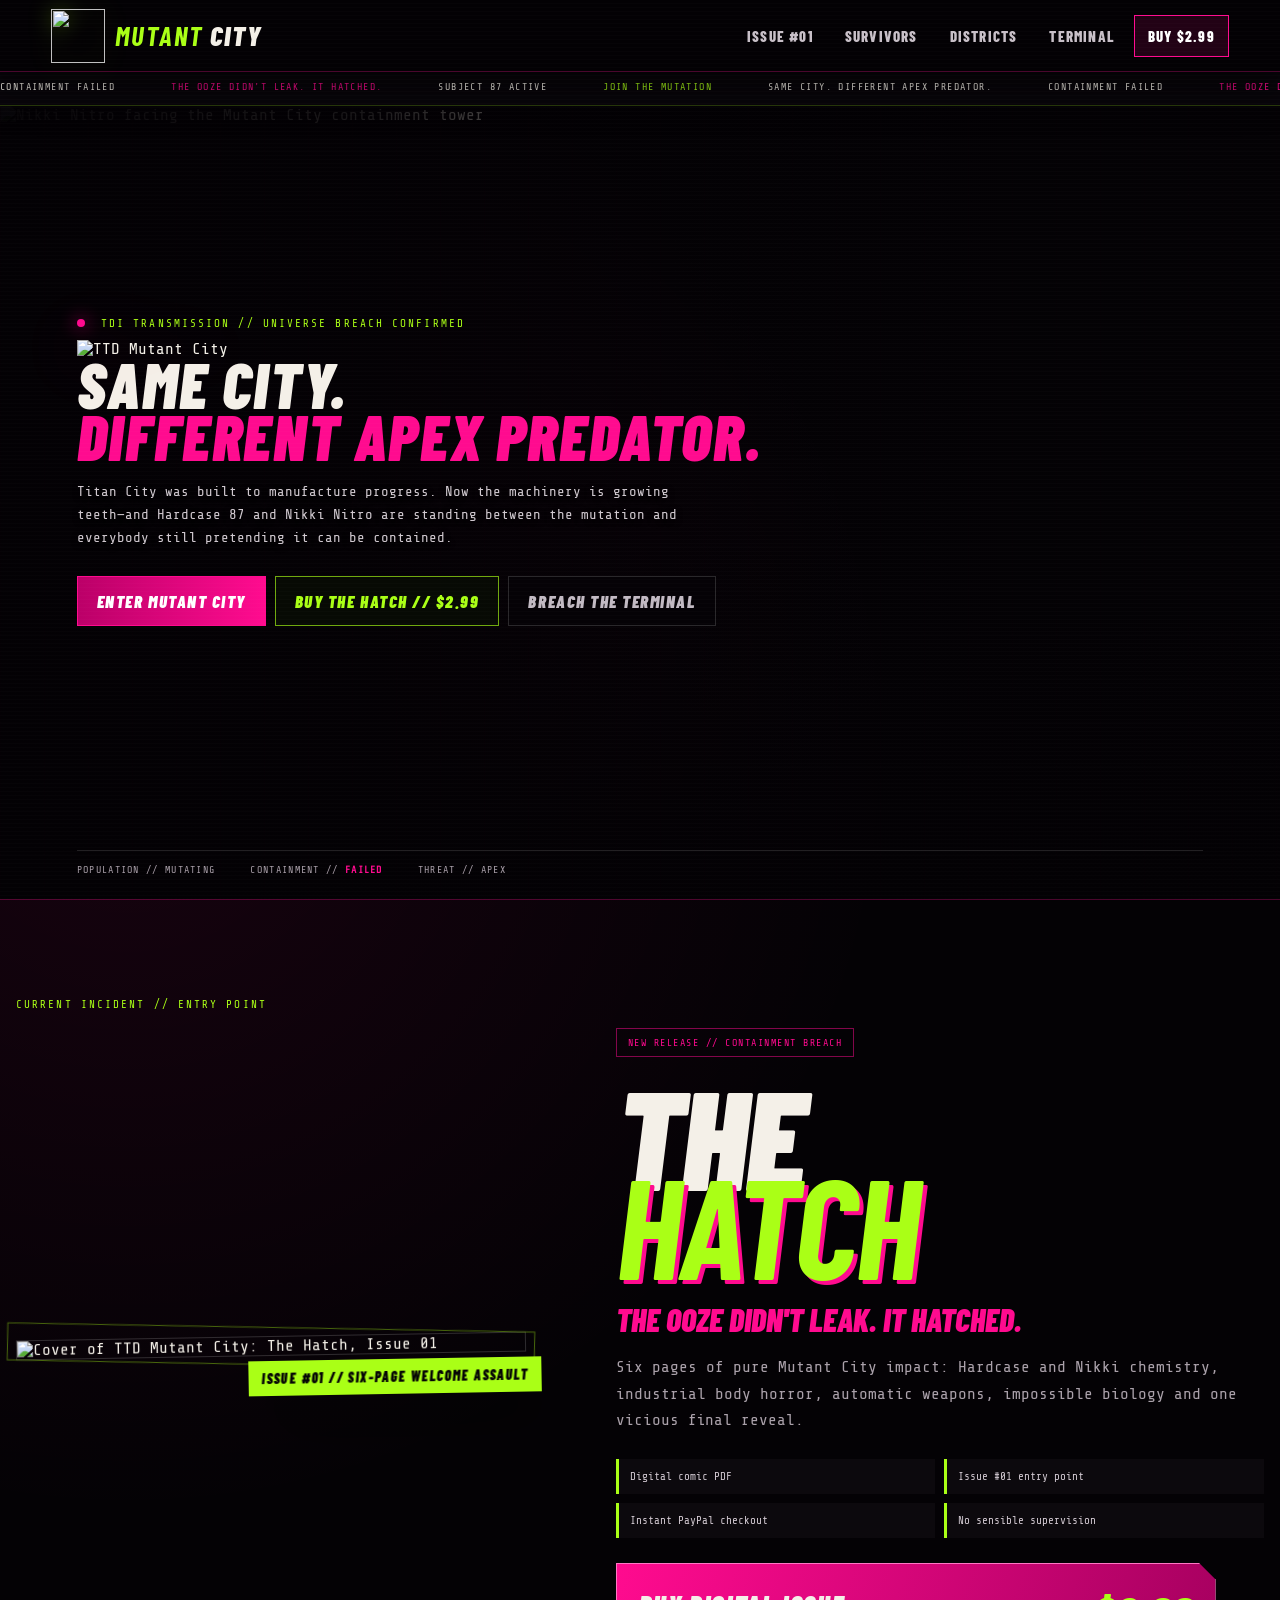
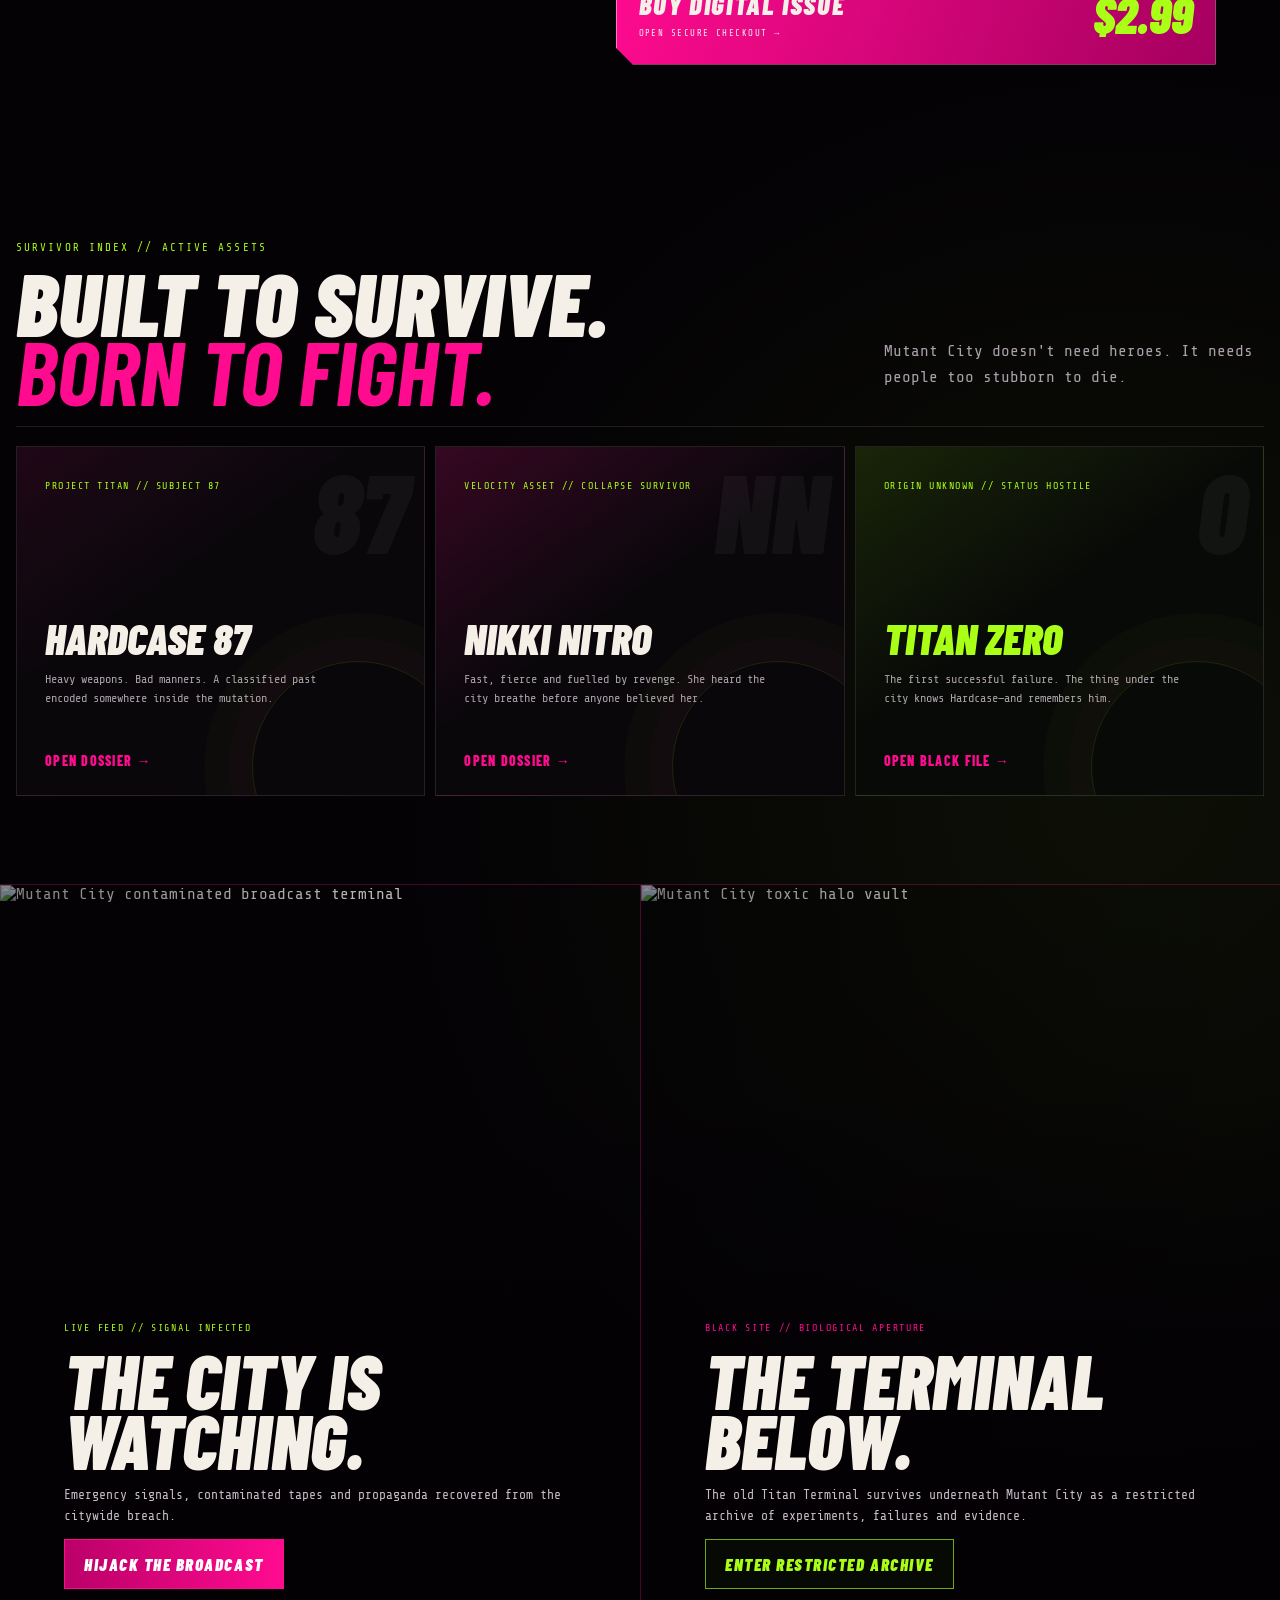
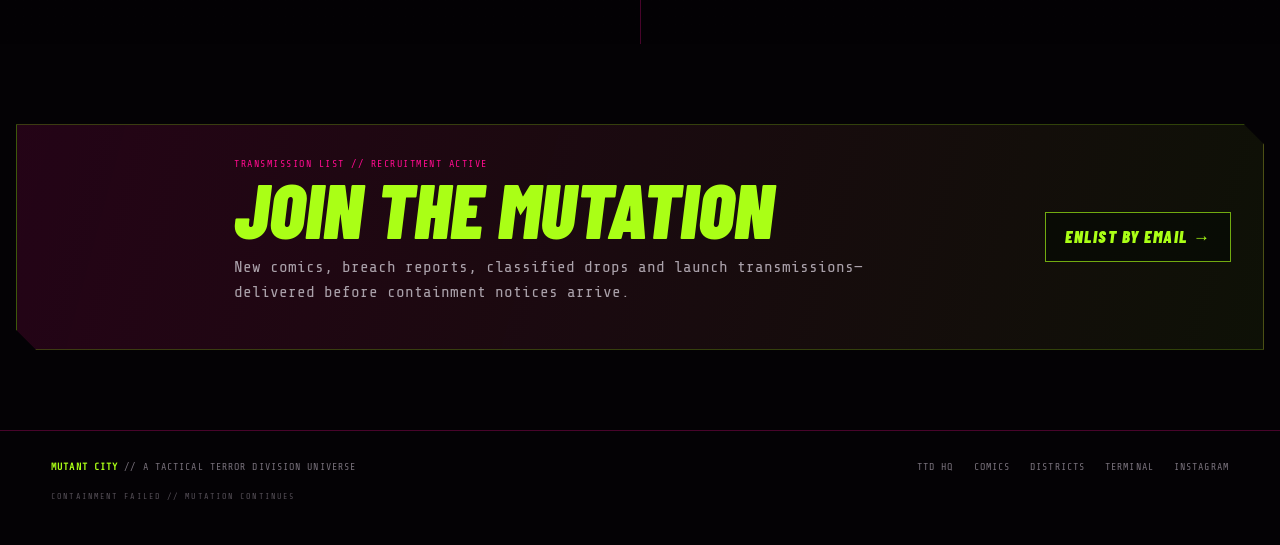
==== commit 3b48bb58: "Add files via upload" ====
--- a/index.html
+++ b/index.html
@@ -1,307 +1,173 @@
-<!DOCTYPE html>
+<!doctype html>
 <html lang="en">
 <head>
-<meta charset="UTF-8">
-<meta name="viewport" content="width=device-width,initial-scale=1,viewport-fit=cover">
-<meta name="theme-color" content="#020203">
-<meta name="description" content="Titan Terminal — forbidden underground access node for Tactical Terror Division and Titan City.">
-<title>Titan Terminal // Forbidden Node</title>
-<link rel="preconnect" href="https://fonts.googleapis.com">
-<link rel="preconnect" href="https://fonts.gstatic.com" crossorigin>
-<link href="https://fonts.googleapis.com/css2?family=Barlow+Condensed:ital,wght@0,600;0,700;0,800;1,700;1,800;1,900&family=Share+Tech+Mono&display=swap" rel="stylesheet">
-<style>
-:root{
-  --void:#020203;--ink:#050507;--panel:#08080b;--panel2:#0b080e;
-  --pink:#ff1694;--deep:#7d0cff;--lime:#b4ff26;--blood:#ff304f;
-  --white:#f1efe8;--muted:#777782;--line:rgba(255,22,148,.24);
-  --ghost:rgba(255,255,255,.045);--glow:0 0 26px rgba(255,22,148,.14)
-}
-*{box-sizing:border-box}
-html{background:var(--void);scroll-behavior:smooth}
-body{
-  margin:0;color:var(--white);font-family:'Share Tech Mono',monospace;min-height:100vh;overflow-x:hidden;
-  background:
-    radial-gradient(circle at 50% -10%,rgba(117,0,172,.13),transparent 30%),
-    radial-gradient(circle at 80% 35%,rgba(255,22,148,.055),transparent 28%),
-    linear-gradient(180deg,#020203,#050307 55%,#020203);
-}
-body:before{
-  content:"";position:fixed;inset:0;pointer-events:none;z-index:1000;opacity:.42;
-  background:
-    repeating-linear-gradient(0deg,rgba(255,255,255,.017) 0,rgba(255,255,255,.017) 1px,transparent 1px,transparent 4px),
-    radial-gradient(circle at center,transparent 42%,rgba(0,0,0,.55) 100%);
-}
-body:after{
-  content:"";position:fixed;inset:0;pointer-events:none;z-index:-1;
-  background-image:linear-gradient(rgba(255,22,148,.025) 1px,transparent 1px),linear-gradient(90deg,rgba(180,255,38,.018) 1px,transparent 1px);
-  background-size:48px 48px;mask-image:linear-gradient(to bottom,black,transparent 72%);
-}
-a{color:inherit;text-decoration:none}
-.shell{width:min(1260px,calc(100% - 28px));margin:auto}
-.display{font-family:'Barlow Condensed',Impact,sans-serif;font-style:italic;font-weight:900;text-transform:uppercase;letter-spacing:.035em}
-.code{font-size:11px;color:var(--lime);letter-spacing:.16em;text-transform:uppercase}
-.pink{color:var(--pink)} .lime{color:var(--lime)} .blood{color:var(--blood)}
-.top{
-  position:sticky;top:0;z-index:90;background:rgba(2,2,3,.94);backdrop-filter:blur(15px);
-  border-bottom:1px solid rgba(255,22,148,.21);box-shadow:0 12px 40px rgba(0,0,0,.5)
-}
-.topin{min-height:64px;display:flex;align-items:center;justify-content:space-between;gap:16px}
-.brand{display:flex;align-items:center;gap:12px}
-.brand img{width:43px;height:43px;object-fit:contain;background:#050407;border:1px solid rgba(180,255,38,.27);border-radius:50%;filter:drop-shadow(0 0 12px rgba(255,22,148,.25))}
-.brand strong{font:900 italic 26px/1 'Barlow Condensed',sans-serif;color:var(--white);letter-spacing:.07em}
-.brand strong em{color:var(--pink);font-style:normal}
-.clearance{text-align:right;font-size:10px;line-height:1.55;color:#8d8d95;letter-spacing:.09em}
-.clearance b{color:var(--lime)}
-.forbidden{
-  border-bottom:1px solid rgba(180,255,38,.16);background:#050406;overflow:hidden
-}
-.track{display:flex;width:max-content;animation:ticker 34s linear infinite;padding:8px 0;font-size:11px;letter-spacing:.11em;text-transform:uppercase}
-.track span{padding-right:54px}.track .x{color:var(--pink)}.track .g{color:var(--lime)}@keyframes ticker{to{transform:translateX(-50%)}}
-
-.hero{
-  position:relative;margin-top:14px;min-height:590px;overflow:hidden;
-  border:1px solid rgba(255,22,148,.24);background:#030305;box-shadow:0 28px 70px rgba(0,0,0,.52)
-}
-.hero img{position:absolute;inset:0;width:100%;height:100%;object-fit:cover;filter:saturate(.62) brightness(.42) contrast(1.18) hue-rotate(10deg)}
-.hero:before{content:"";position:absolute;inset:0;z-index:2;background:
-  radial-gradient(circle at 71% 45%,rgba(255,22,148,.12),transparent 25%),
-  linear-gradient(90deg,rgba(1,1,2,.98) 0%,rgba(3,2,5,.9) 40%,rgba(2,1,4,.45) 72%,rgba(2,1,3,.84) 100%),
-  linear-gradient(0deg,rgba(1,1,2,.96),transparent 52%);
-}
-.hero:after{content:"";position:absolute;z-index:3;inset:18px;border:1px solid rgba(180,255,38,.09);pointer-events:none}
-.hero-copy{position:relative;z-index:5;padding:78px 56px 64px;max-width:760px}
-.eyebrow{color:var(--lime);font-size:12px;letter-spacing:.24em;text-transform:uppercase}
-.hero h1{font-size:clamp(66px,10vw,136px);line-height:.72;margin:20px 0 20px;color:#e9e7e2;text-shadow:0 0 40px rgba(255,22,148,.12)}
-.hero h1 em{display:block;color:var(--pink);font-style:italic}
-.hero .warning{max-width:670px;color:#b7b4bb;font-size:15px;line-height:1.6}
-.seal{
-  position:absolute;z-index:5;right:45px;top:50%;transform:translateY(-50%);
-  width:250px;aspect-ratio:1;border-radius:50%;border:1px solid rgba(180,255,38,.28);
-  display:grid;place-items:center;background:radial-gradient(circle,rgba(255,22,148,.08),rgba(0,0,0,.5) 54%,rgba(0,0,0,.83));
-  box-shadow:0 0 0 11px rgba(255,22,148,.018),0 0 65px rgba(125,12,255,.15)
-}
-.seal:before,.seal:after{content:"";position:absolute;border-radius:50%;border:1px dashed rgba(255,22,148,.22);inset:20px}
-.seal:after{inset:48px;border-color:rgba(180,255,38,.17)}
-.seal img{position:relative;width:112px;height:112px;filter:grayscale(.3) brightness(.78) drop-shadow(0 0 18px rgba(255,22,148,.25));object-fit:contain}
-.seal small{position:absolute;bottom:31px;color:var(--pink);font-size:9px;letter-spacing:.18em}
-.mark{position:absolute;z-index:6;font-size:10px;color:#777;letter-spacing:.12em;text-transform:uppercase}
-.mark.tl{left:24px;top:24px}.mark.tr{right:24px;top:24px;text-align:right}.mark.bl{left:24px;bottom:22px}.mark.br{right:24px;bottom:22px;text-align:right;color:var(--lime)}
-.cta{display:flex;flex-wrap:wrap;gap:9px;margin-top:28px}
-.btn{
-  display:inline-flex;align-items:center;justify-content:center;min-height:48px;padding:0 18px;
-  border:1px solid rgba(255,255,255,.12);background:#07070a;color:#d9d7dc;
-  font:800 italic 18px 'Barlow Condensed',sans-serif;text-transform:uppercase;letter-spacing:.07em;transition:.16s
-}
-.btn:hover{transform:translateY(-2px);border-color:var(--pink);box-shadow:var(--glow)}
-.btn.primary{background:linear-gradient(90deg,#6f0a59,var(--pink));color:#fff;border-color:rgba(255,22,148,.72)}
-.btn.lime{border-color:rgba(180,255,38,.36);color:var(--lime)}
-.accessbar{
-  margin:10px 0;display:grid;grid-template-columns:1.3fr .7fr;gap:10px
-}
-.access,.omen{
-  border:1px solid rgba(255,255,255,.08);background:linear-gradient(180deg,#08070a,#050507);padding:15px 18px;position:relative;overflow:hidden
-}
-.access:before,.omen:before{content:"";position:absolute;left:0;top:0;width:3px;height:100%;background:var(--pink)}
-.omen:before{background:var(--lime)}
-.access b,.omen b{display:block;font:900 24px 'Barlow Condensed',sans-serif;text-transform:uppercase}
-.access small,.omen small{color:#74747d;letter-spacing:.12em;text-transform:uppercase}
-.metrics{display:grid;grid-template-columns:repeat(4,1fr);gap:10px;margin:10px 0}
-.metric{padding:16px 17px;border:1px solid rgba(255,255,255,.07);background:#07070a;position:relative}
-.metric:after{content:"";position:absolute;right:9px;top:9px;width:6px;height:6px;background:var(--lime);box-shadow:0 0 11px var(--lime)}
-.metric small{display:block;color:#686872;text-transform:uppercase;letter-spacing:.11em}
-.metric strong{display:block;margin-top:5px;font:900 29px 'Barlow Condensed',sans-serif;color:#e9e7e2}
-.metric:nth-child(3) strong{color:var(--pink)}
-.section{padding:50px 0 8px}
-.section-head{display:flex;align-items:end;justify-content:space-between;gap:20px;margin-bottom:16px;padding-bottom:12px;border-bottom:1px solid rgba(255,255,255,.07)}
-.section h2{font-size:clamp(36px,5vw,60px);line-height:.85;margin:0}
-.cards{display:grid;grid-template-columns:repeat(3,1fr);gap:10px}
-.card{
-  min-height:202px;padding:20px;display:flex;flex-direction:column;position:relative;overflow:hidden;
-  border:1px solid rgba(255,255,255,.07);background:
-  linear-gradient(140deg,rgba(255,22,148,.03),transparent 38%),#07070a;transition:.17s
-}
-.card:after{content:"";position:absolute;left:0;bottom:0;width:100%;height:1px;background:linear-gradient(90deg,transparent,var(--pink),transparent);opacity:.38}
-.card:hover{border-color:rgba(255,22,148,.36);background:#0a080d;transform:translateY(-2px)}
-.card .tag{font-size:10px;color:var(--pink);letter-spacing:.15em;text-transform:uppercase}
-.card h3{font:900 italic 30px 'Barlow Condensed',sans-serif;text-transform:uppercase;margin:10px 0 6px}
-.card p{font-size:13px;color:#90909a;line-height:1.5;margin:0 0 20px}
-.card .go{margin-top:auto;color:var(--lime);font-size:11px;letter-spacing:.11em;text-transform:uppercase}
-.card.black{background:radial-gradient(circle at 100% 0,rgba(125,12,255,.10),transparent 36%),#050507;border-color:rgba(125,12,255,.25)}
-.card.ritual{background:radial-gradient(circle at 0 100%,rgba(255,22,148,.09),transparent 40%),#08060a;border-color:rgba(255,22,148,.2)}
-.intel{display:grid;grid-template-columns:1.2fr .8fr;gap:10px}
-.brief,.vault{
-  padding:26px;border:1px solid rgba(255,255,255,.07);background:#060609;position:relative;overflow:hidden
-}
-.brief h3,.vault h3{font-size:40px;line-height:.9;margin:7px 0 10px}
-.brief p,.vault p{color:#8d8d96;line-height:1.6}
-.vault{background:radial-gradient(circle at 50% 20%,rgba(125,12,255,.1),transparent 55%),#050407;border-color:rgba(125,12,255,.25)}
-.vault .sig{font-size:54px;color:var(--pink);opacity:.72;margin-bottom:7px}
-.whispers{display:grid;grid-template-columns:repeat(3,1fr);gap:10px;margin-top:10px}
-.whisper{padding:18px;border:1px dashed rgba(255,22,148,.18);background:#050406}
-.whisper b{display:block;font:900 23px 'Barlow Condensed',sans-serif;text-transform:uppercase}
-.whisper p{font-size:12px;color:#777782;margin:8px 0 0;line-height:1.5}
-.legacy{display:grid;grid-template-columns:repeat(4,1fr);gap:9px}
-.legacy a{padding:15px;border:1px solid rgba(255,255,255,.07);background:#050507;color:#aaaab2}
-.legacy a:hover{border-color:rgba(180,255,38,.28);color:#fff}
-.legacy b{display:block;font:800 italic 21px 'Barlow Condensed',sans-serif;text-transform:uppercase;color:#e4e2de}
-.legacy small{color:#656570}
-footer{margin-top:55px;padding:23px 0 38px;border-top:1px solid rgba(255,255,255,.06);color:#5e5e67;font-size:10px;letter-spacing:.11em;text-transform:uppercase}
-.foot{display:flex;justify-content:space-between;gap:18px;flex-wrap:wrap}
-#veil{
-  position:fixed;inset:0;z-index:500;background:#010102;display:grid;place-items:center;padding:22px;transition:.5s ease;
-}
-#veil.open{opacity:0;visibility:hidden}
-.gate{width:min(640px,100%);text-align:center;border:1px solid rgba(255,22,148,.22);padding:38px 26px;background:radial-gradient(circle at center,rgba(125,12,255,.08),transparent 58%),#040305;box-shadow:0 0 80px #000}
-.gate img{width:86px;height:86px;object-fit:contain;filter:brightness(.8) drop-shadow(0 0 18px rgba(255,22,148,.25))}
-.gate h2{font:900 italic clamp(42px,8vw,76px)/.8 'Barlow Condensed',sans-serif;text-transform:uppercase;margin:18px 0 12px}
-.gate h2 span{color:var(--pink)}
-.gate p{color:#85858f;font-size:12px;line-height:1.6}
-.enter{margin-top:18px;cursor:pointer;min-height:50px;padding:0 24px;border:1px solid rgba(180,255,38,.4);background:#09090b;color:var(--lime);font:900 italic 19px 'Barlow Condensed',sans-serif;letter-spacing:.12em;text-transform:uppercase}
-.enter:hover{box-shadow:0 0 32px rgba(180,255,38,.12)}
-@media(max-width:900px){
-  .cards{grid-template-columns:1fr 1fr}.metrics{grid-template-columns:1fr 1fr}.intel{grid-template-columns:1fr}.legacy{grid-template-columns:1fr 1fr}.seal{opacity:.22;right:-55px}.hero-copy{padding:70px 28px 58px}.accessbar{grid-template-columns:1fr}
-}
-@media(max-width:560px){
-  .shell{width:min(100% - 18px,1260px)}.topin{min-height:58px}.clearance{display:none}.brand strong{font-size:21px}
-  .hero{min-height:620px}.hero-copy{padding:78px 18px 52px}.hero h1{font-size:68px}.seal{width:220px;right:-80px;top:43%}
-  .cards,.metrics,.whispers,.legacy{grid-template-columns:1fr}.section{padding-top:38px}.section-head{align-items:start;flex-direction:column}.cta{display:grid}.btn{width:100%}
-}
-</style>
+  <meta charset="utf-8">
+  <meta name="viewport" content="width=device-width, initial-scale=1, viewport-fit=cover">
+  <meta name="theme-color" content="#050306">
+  <meta name="description" content="Mutant City — same city, different apex predator. Comics, characters, districts and classified mutation files from Tactical Terror Division.">
+  <title>Mutant City // Join the Mutation</title>
+  <link rel="preconnect" href="https://fonts.googleapis.com">
+  <link rel="preconnect" href="https://fonts.gstatic.com" crossorigin>
+  <link href="https://fonts.googleapis.com/css2?family=Barlow+Condensed:ital,wght@0,600;0,700;0,800;1,700;1,800;1,900&family=Share+Tech+Mono&display=swap" rel="stylesheet">
+  <link rel="stylesheet" href="mutant-city.css">
 </head>
 <body>
-<div id="veil">
-  <div class="gate">
-    <img src="assets/titan-sigil.PNG" alt="TTD">
-    <div class="code">UNLISTED NODE // SUB-LEVEL OMEGA</div>
-    <h2>FORBIDDEN <span>ENTRY</span></h2>
-    <p>THIS TERMINAL IS NOT PART OF THE PUBLIC NETWORK.<br>ACCESS IS LOGGED. IDENTITIES ARE NOT.</p>
-    <button class="enter" id="enter-node">BREACH THE TERMINAL →</button>
-  </div>
-</div>
+  <a class="skip" href="#main">Skip to Mutant City</a>
 
-<header class="top">
-  <div class="shell topin">
-    <a class="brand" href="#top"><img src="assets/titan-sigil.PNG" alt="TTD"><strong>TITAN <em>TERMINAL</em></strong></a>
-    <div class="clearance">NODE // <b>OMEGA-7</b><br>STATUS // UNLISTED<br>TRACE // NULL</div>
-  </div>
-</header>
+  <header class="topbar">
+    <a class="brand" href="#top" aria-label="Mutant City home">
+      <img src="assets/mutant-city-logo.webp" alt="">
+      <span><b>MUTANT</b> CITY</span>
+    </a>
+    <nav class="desktop-nav" aria-label="Primary navigation">
+      <a href="#incident">Issue #01</a>
+      <a href="#survivors">Survivors</a>
+      <a href="map.html">Districts</a>
+      <a href="classified.html">Terminal</a>
+      <a class="buy-mini" href="https://www.paypal.com/ncp/payment/HSCU7LTX6WRTN">Buy $2.99</a>
+    </nav>
+  </header>
 
-<div class="forbidden"><div class="track">
-  <span class="x">RESTRICTED ACCESS // DO NOT MIRROR</span><span class="g">ALL OPERATIVES REMAIN UNSEEN</span><span>THE PUBLIC SITE IS A DECOY</span><span class="x">BLACK VAULT HANDSHAKE ACCEPTED</span><span>NO TRACE // NO RECORD // NO RETURN</span><span class="g">TTD OPERATES BELOW</span>
-  <span class="x">RESTRICTED ACCESS // DO NOT MIRROR</span><span class="g">ALL OPERATIVES REMAIN UNSEEN</span><span>THE PUBLIC SITE IS A DECOY</span><span class="x">BLACK VAULT HANDSHAKE ACCEPTED</span><span>NO TRACE // NO RECORD // NO RETURN</span><span class="g">TTD OPERATES BELOW</span>
-</div></div>
-
-<main class="shell" id="top">
-<section class="hero">
-  <img src="titan-city-hero.jpg" alt="Titan City skyline">
-  <div class="mark tl">TTD-87 // RECOVERED FEED<br>SUBLEVEL 07</div>
-  <div class="mark tr">ENCRYPTION // OMEGA<br>VIEWER // UNKNOWN</div>
-  <div class="mark bl">WE OPERATE BELOW.<br>SO OTHERS CAN LIVE ABOVE.</div>
-  <div class="mark br">SIGNAL // BURIED<br>ACCESS // GRANTED</div>
-  <div class="seal"><img src="assets/titan-sigil.PNG" alt=""><small>THE DIVISION SEES YOU</small></div>
-  <div class="hero-copy">
-    <div class="eyebrow">TACTICAL TERROR DIVISION // UNDERGROUND COMMAND NODE</div>
-    <h1 class="display">RESTRICTED <em>ACCESS</em></h1>
-    <p class="warning">You found the room behind the room. The feed beneath the feed. Recovered files, black-vault projects, unstable districts, TBN intercepts and Titan City incidents that were never meant to survive daylight.</p>
-    <div class="cta">
-      <a class="btn primary" href="https://tacticalterrordivision.com/">EXIT TO PUBLIC HQ</a>
-      <a class="btn lime" href="https://tacticalterrordivision.com/dossiers.html">OPEN PERSONNEL VAULT</a>
-      <a class="btn" href="https://tacticalterrordivision.com/comics.html">READ CLASSIFIED FILES</a>
+  <div class="ticker" aria-hidden="true">
+    <div class="ticker-track">
+      <span>CONTAINMENT FAILED</span><span class="pink">THE OOZE DIDN'T LEAK. IT HATCHED.</span><span>SUBJECT 87 ACTIVE</span><span class="lime">JOIN THE MUTATION</span><span>SAME CITY. DIFFERENT APEX PREDATOR.</span>
+      <span>CONTAINMENT FAILED</span><span class="pink">THE OOZE DIDN'T LEAK. IT HATCHED.</span><span>SUBJECT 87 ACTIVE</span><span class="lime">JOIN THE MUTATION</span><span>SAME CITY. DIFFERENT APEX PREDATOR.</span>
     </div>
   </div>
-</section>
 
-<section class="accessbar">
-  <div class="access"><small>SECURITY PROTOCOL // OMEGA</small><b>NO TRACE. NO RECORD. NO RETURN.</b></div>
-  <div class="omen"><small>TERMINAL TIME // ADELAIDE</small><b id="node-time">--:--:--</b></div>
-</section>
+  <main id="main">
+    <section class="hero" id="top">
+      <img class="hero-art" src="assets/mutant-city-hero.webp" alt="Nikki Nitro facing the Mutant City containment tower">
+      <div class="hero-shade"></div>
+      <div class="hero-grain"></div>
+      <div class="hero-copy">
+        <div class="signal"><i></i> TDI TRANSMISSION // UNIVERSE BREACH CONFIRMED</div>
+        <img class="hero-logo" src="assets/mutant-city-logo.webp" alt="TTD Mutant City">
+        <p class="strap">SAME CITY.<br><em>DIFFERENT APEX PREDATOR.</em></p>
+        <p class="intro">Titan City was built to manufacture progress. Now the machinery is growing teeth—and Hardcase 87 and Nikki Nitro are standing between the mutation and everybody still pretending it can be contained.</p>
+        <div class="actions">
+          <a class="button primary" href="#incident">ENTER MUTANT CITY</a>
+          <a class="button toxic" href="https://www.paypal.com/ncp/payment/HSCU7LTX6WRTN">BUY THE HATCH // $2.99</a>
+          <a class="button ghost" href="classified.html">BREACH THE TERMINAL</a>
+        </div>
+      </div>
+      <div class="hero-status">
+        <span>POPULATION // MUTATING</span>
+        <span>CONTAINMENT // <b>FAILED</b></span>
+        <span>THREAT // APEX</span>
+      </div>
+    </section>
 
-<section class="metrics" aria-label="terminal metrics">
-  <div class="metric"><small>Node Status</small><strong>UNLISTED</strong></div>
-  <div class="metric"><small>Darknet Tunnel</small><strong>OPEN</strong></div>
-  <div class="metric"><small>Threat Level</small><strong>OMEGA</strong></div>
-  <div class="metric"><small>Protocol</small><strong>CHAOS</strong></div>
-</section>
+    <section class="section incident" id="incident">
+      <div class="section-label">CURRENT INCIDENT // ENTRY POINT</div>
+      <div class="issue-grid">
+        <figure class="cover-wrap">
+          <img src="assets/the-hatch-cover.webp" alt="Cover of TTD Mutant City: The Hatch, Issue 01">
+          <figcaption>ISSUE #01 // SIX-PAGE WELCOME ASSAULT</figcaption>
+        </figure>
+        <article class="issue-copy">
+          <span class="hazard">NEW RELEASE // CONTAINMENT BREACH</span>
+          <h1>THE<br><b>HATCH</b></h1>
+          <p class="lede">The ooze didn't leak. It hatched.</p>
+          <p>Six pages of pure Mutant City impact: Hardcase and Nikki chemistry, industrial body horror, automatic weapons, impossible biology and one vicious final reveal.</p>
+          <ul class="manifest">
+            <li>Digital comic PDF</li>
+            <li>Issue #01 entry point</li>
+            <li>Instant PayPal checkout</li>
+            <li>No sensible supervision</li>
+          </ul>
+          <a class="purchase" href="https://www.paypal.com/ncp/payment/HSCU7LTX6WRTN">
+            <span>BUY DIGITAL ISSUE</span>
+            <strong>$2.99</strong>
+            <small>OPEN SECURE CHECKOUT →</small>
+          </a>
+        </article>
+      </div>
+    </section>
 
-<section class="section">
-  <div class="section-head">
-    <div><div class="code">BLACK NETWORK // ACTIVE PATHS</div><h2 class="display">FORBIDDEN SYSTEMS</h2></div>
-    <div class="code">PUBLIC INDEX // BYPASSED</div>
-  </div>
-  <div class="cards">
-    <a class="card black" href="https://tacticalterrordivision.com/"><span class="tag">DECOY SURFACE NODE</span><h3>TTD HQ</h3><p>The public-facing command layer. Clean enough for daylight. Dangerous enough to remain useful.</p><span class="go">EXIT TO SURFACE →</span></a>
-    <a class="card ritual" href="https://tacticalterrordivision.com/arcade.html"><span class="tag">COMBAT SIMULATION ARRAY</span><h3>TTD Arcade</h3><p>Operational simulations, mutant incidents and arcade cabinets linked to the division's least responsible hardware.</p><span class="go">INITIATE SIMULATION →</span></a>
-    <a class="card black" href="https://tacticalterrordivision.com/death-circuit.html"><span class="tag">PURSUIT PROTOCOL</span><h3>Death Circuit</h3><p>Six districts. Nitro. Neon. Surveillance disabled. Liability classified.</p><span class="go">BREAK CONTAINMENT →</span></a>
-    <a class="card" href="https://tacticalterrordivision.com/tbn.html"><span class="tag">INTERCEPTED BROADCAST</span><h3>TBN</h3><p>Propaganda, emergency feeds and Grim Ledger explaining why catastrophe remains financially constructive.</p><span class="go">HIJACK SIGNAL →</span></a>
-    <a class="card ritual" href="https://tacticalterrordivision.com/comics.html"><span class="tag">ARCHIVE // REDACTED</span><h3>Comic Vault</h3><p>Mainline incidents, standalone specials, Omega threats and evidence recovered from timelines best left sealed.</p><span class="go">BREAK ARCHIVE SEAL →</span></a>
-    <a class="card black" href="https://tacticalterrordivision.com/dossiers.html"><span class="tag">PERSONNEL // OMEGA</span><h3>Dossiers</h3><p>Hardcase ’87, Nikki Nitro, Lord Gamma and the personnel files command insists do not officially exist.</p><span class="go">OPEN DOSSIERS →</span></a>
-    <a class="card" href="https://tacticalterrordivision.com/map.html"><span class="tag">SUBTERRANEAN GRID</span><h3>City Grid</h3><p>Districts, incidents and access routes through a city that keeps building new ways to become hostile.</p><span class="go">TRACE TITAN CITY →</span></a>
-    <a class="card black" href="https://tacticalterrordivision.com/store.html"><span class="tag">CONTRABAND DISTRIBUTION</span><h3>Loot Vault</h3><p>Comics, sanctioned contraband and division property that accounting has stopped asking about.</p><span class="go">ENTER BLACK MARKET →</span></a>
-    <a class="card ritual" href="https://www.instagram.com/titanttd_official/" target="_blank" rel="noopener noreferrer"><span class="tag">OUTSIDE SIGNAL</span><h3>Instagram Feed</h3><p>Neon transmissions leaking beyond the perimeter. Reels, characters and visual evidence from the city.</p><span class="go">FOLLOW @TITANTTD_OFFICIAL →</span></a>
-  </div>
-</section>
+    <section class="section" id="survivors">
+      <div class="section-head">
+        <div>
+          <div class="section-label">SURVIVOR INDEX // ACTIVE ASSETS</div>
+          <h2>BUILT TO SURVIVE.<br><b>BORN TO FIGHT.</b></h2>
+        </div>
+        <p>Mutant City doesn't need heroes. It needs people too stubborn to die.</p>
+      </div>
+      <div class="character-grid">
+        <article class="character hardcase">
+          <div class="number">87</div>
+          <span>PROJECT TITAN // SUBJECT 87</span>
+          <h3>HARDCASE 87</h3>
+          <p>Heavy weapons. Bad manners. A classified past encoded somewhere inside the mutation.</p>
+          <a href="https://tacticalterrordivision.com/hardcase-87.html">OPEN DOSSIER →</a>
+        </article>
+        <article class="character nikki">
+          <div class="number">NN</div>
+          <span>VELOCITY ASSET // COLLAPSE SURVIVOR</span>
+          <h3>NIKKI NITRO</h3>
+          <p>Fast, fierce and fuelled by revenge. She heard the city breathe before anyone believed her.</p>
+          <a href="https://tacticalterrordivision.com/nikki-nitro.html">OPEN DOSSIER →</a>
+        </article>
+        <article class="character zero">
+          <div class="number">0</div>
+          <span>ORIGIN UNKNOWN // STATUS HOSTILE</span>
+          <h3>TITAN ZERO</h3>
+          <p>The first successful failure. The thing under the city knows Hardcase—and remembers him.</p>
+          <a href="classified.html">OPEN BLACK FILE →</a>
+        </article>
+      </div>
+    </section>
 
-<section class="section">
-  <div class="section-head">
-    <div><div class="code">CURRENT INCIDENT // EYES ONLY</div><h2 class="display">BLACK VAULT STATUS</h2></div>
-    <div class="code">UNAUTHORIZED KNOWLEDGE // ACTIVE</div>
-  </div>
-  <div class="intel">
-    <article class="brief">
-      <div class="code">FILE // SUBJECT OMEGA</div>
-      <h3 class="display">THE WATER LEARNED TO HUNT.</h3>
-      <p>Project Omega was not a containment failure. It was a cultivation program. The harbour was never the prison. It was the nursery.</p>
-      <div class="cta"><a class="btn" href="https://tacticalterrordivision.com/comics.html">READ RECOVERED FILE →</a></div>
-    </article>
-    <article class="vault">
-      <div class="sig">◉</div>
-      <div class="code">ORDER DIRECTIVE // LEVEL NULL</div>
-      <h3 class="display">THE DIVISION REMEMBERS.</h3>
-      <p>Names are temporary. Signals persist. Every dead node leaves instructions for the next one.</p>
-      <div class="code pink">DO NOT ASK WHO BUILT THE FIRST TERMINAL.</div>
-    </article>
-  </div>
+    <section class="section city-grid" id="city">
+      <article class="visual-card broadcast">
+        <img src="assets/mutant-city-broadcast.webp" alt="Mutant City contaminated broadcast terminal">
+        <div>
+          <span>LIVE FEED // SIGNAL INFECTED</span>
+          <h2>THE CITY IS<br>WATCHING.</h2>
+          <p>Emergency signals, contaminated tapes and propaganda recovered from the citywide breach.</p>
+          <a class="button primary" href="vhs.html">HIJACK THE BROADCAST</a>
+        </div>
+      </article>
+      <article class="visual-card vault">
+        <img src="assets/mutant-city-vault.webp" alt="Mutant City toxic halo vault">
+        <div>
+          <span>BLACK SITE // BIOLOGICAL APERTURE</span>
+          <h2>THE TERMINAL<br>BELOW.</h2>
+          <p>The old Titan Terminal survives underneath Mutant City as a restricted archive of experiments, failures and evidence.</p>
+          <a class="button toxic" href="classified.html">ENTER RESTRICTED ARCHIVE</a>
+        </div>
+      </article>
+    </section>
 
-  <div class="whispers">
-    <div class="whisper"><b>CERBERUS</b><p>PERIMETER WATCH // THREE HEADS // ZERO WITNESSES.</p></div>
-    <div class="whisper"><b>BLACK SUN</b><p>SIGNAL EVENT // SOURCE UNKNOWN // DO NOT LOOK DIRECTLY AT FEED.</p></div>
-    <div class="whisper"><b>SILENT CROWN</b><p>COMMAND AUTHORITY // ABOVE DIRECTORATE // FILE ACCESS DENIED.</p></div>
-  </div>
-</section>
+    <section class="mutation-callout" id="join">
+      <img src="assets/mutant-city-logo.webp" alt="">
+      <div>
+        <span>TRANSMISSION LIST // RECRUITMENT ACTIVE</span>
+        <h2>JOIN THE MUTATION</h2>
+        <p>New comics, breach reports, classified drops and launch transmissions—delivered before containment notices arrive.</p>
+      </div>
+      <a class="button toxic" href="mailto:TTDHQ@proton.me?subject=JOIN%20THE%20MUTATION">ENLIST BY EMAIL →</a>
+    </section>
+  </main>
 
-<section class="section">
-  <div class="section-head">
-    <div><div class="code">LOCAL RELICS // ORIGINAL NODE</div><h2 class="display">BURIED ARCHIVES</h2></div>
-    <div class="code">OLD SYSTEMS RETAINED // SOME STILL LISTEN</div>
-  </div>
-  <div class="legacy">
-    <a href="map.html"><b>Titan City</b><small>Original district grid</small></a>
-    <a href="comics.html"><b>Comic Archive</b><small>Legacy local evidence</small></a>
-    <a href="vhs.html"><b>VHS Vault</b><small>Operation Blind Spots</small></a>
-    <a href="#top"><b>Node Zero</b><small>Return to the sealed entrance</small></a>
-  </div>
-</section>
+  <footer>
+    <div><b>MUTANT CITY</b> // A TACTICAL TERROR DIVISION UNIVERSE</div>
+    <div class="footer-links">
+      <a href="https://tacticalterrordivision.com/">TTD HQ</a>
+      <a href="comics.html">COMICS</a>
+      <a href="map.html">DISTRICTS</a>
+      <a href="classified.html">TERMINAL</a>
+      <a href="https://www.instagram.com/titanttd_official/">INSTAGRAM</a>
+    </div>
+    <small>CONTAINMENT FAILED // MUTATION CONTINUES</small>
+  </footer>
 
-<footer><div class="foot">
-  <span>TTD // TITAN TERMINAL // FORBIDDEN NODE</span>
-  <span class="pink">THE PUBLIC NETWORK IS NOT THE NETWORK</span>
-  <span>RESIST // ADAPT // EVOLVE</span>
-</div></footer>
-</main>
-
-<script>
-const veil=document.getElementById('veil');
-document.getElementById('enter-node').addEventListener('click',()=>{veil.classList.add('open');sessionStorage.setItem('ttdNodeOpen','1')});
-if(sessionStorage.getItem('ttdNodeOpen')==='1')veil.classList.add('open');
-
-function tick(){
-  const n=new Date();
-  document.getElementById('node-time').textContent=n.toLocaleTimeString('en-AU',{hour12:false,timeZone:'Australia/Adelaide'});
-}
-tick();setInterval(tick,1000);
-
-const hero=document.querySelector('.hero');let n=0;
-setInterval(()=>{n++;hero.style.filter=n%23===0?'contrast(1.08) brightness(.92) hue-rotate(-5deg)':'none'},520);
-</script>
+  <nav class="mobile-dock" aria-label="Mobile navigation">
+    <a href="#top">CITY</a>
+    <a href="#incident">ISSUE</a>
+    <a class="dock-buy" href="https://www.paypal.com/ncp/payment/HSCU7LTX6WRTN">BUY</a>
+    <a href="map.html">MAP</a>
+    <a href="classified.html">TERMINAL</a>
+  </nav>
 </body>
 </html>
--- a/mutant-city.css
+++ b/mutant-city.css
@@ -0,0 +1,43 @@
+:root{
+  --void:#040205;--black:#08050a;--panel:#0d090e;--white:#f4f0e8;
+  --pink:#ff0b8f;--pink2:#ff4ab3;--lime:#aaff16;--acid:#ceff42;
+  --muted:#aaa1aa;--line:rgba(255,11,143,.27);--mono:'Share Tech Mono',monospace;
+  --display:'Barlow Condensed',Impact,sans-serif;
+}
+*{box-sizing:border-box}
+html{scroll-behavior:smooth;background:var(--void)}
+body{margin:0;background:
+  radial-gradient(circle at 10% 20%,rgba(255,11,143,.08),transparent 24%),
+  radial-gradient(circle at 88% 64%,rgba(170,255,22,.055),transparent 28%),
+  var(--void);color:var(--white);font-family:var(--mono);overflow-x:hidden}
+body:before{content:"";position:fixed;inset:0;pointer-events:none;z-index:80;opacity:.42;background:
+  repeating-linear-gradient(0deg,rgba(255,255,255,.018) 0,rgba(255,255,255,.018) 1px,transparent 1px,transparent 4px),
+  radial-gradient(circle at center,transparent 46%,rgba(0,0,0,.65));mix-blend-mode:screen}
+a{color:inherit;text-decoration:none}
+.skip{position:fixed;left:12px;top:-80px;z-index:200;background:var(--lime);color:#050505;padding:12px 16px;font-weight:900}.skip:focus{top:12px}
+.pink{color:var(--pink)}.lime{color:var(--lime)}
+.topbar{height:72px;padding:0 clamp(18px,4vw,58px);display:flex;align-items:center;justify-content:space-between;gap:20px;position:sticky;top:0;z-index:70;background:rgba(4,2,5,.94);backdrop-filter:blur(16px);border-bottom:1px solid var(--line);box-shadow:0 15px 42px rgba(0,0,0,.55)}
+.brand{display:flex;align-items:center;gap:10px;font:900 italic 27px/1 var(--display);letter-spacing:.075em}.brand b{color:var(--lime)}.brand img{width:54px;height:54px;object-fit:contain;filter:drop-shadow(0 0 11px rgba(170,255,22,.3))}
+.desktop-nav{display:flex;align-items:center;gap:6px;font:800 15px var(--display);letter-spacing:.08em;text-transform:uppercase}.desktop-nav a{padding:11px 13px;color:#c8c0c8}.desktop-nav a:hover{color:var(--lime)}.desktop-nav .buy-mini{border:1px solid var(--pink);background:rgba(255,11,143,.12);color:#fff}
+.ticker{height:34px;background:#08050a;border-bottom:1px solid rgba(170,255,22,.22);overflow:hidden}.ticker-track{display:flex;width:max-content;animation:ticker 32s linear infinite;padding-top:9px;font-size:10px;letter-spacing:.14em}.ticker span{padding-right:56px}@keyframes ticker{to{transform:translateX(-50%)}}
+.hero{position:relative;min-height:calc(100vh - 106px);overflow:hidden;border-bottom:1px solid var(--line);display:flex;align-items:center}.hero-art{position:absolute;inset:0;width:100%;height:100%;object-fit:cover;object-position:center 45%;filter:saturate(1.06) contrast(1.05)}
+.hero-shade{position:absolute;inset:0;background:linear-gradient(90deg,rgba(3,1,4,.98) 0%,rgba(3,1,4,.90) 29%,rgba(3,1,4,.35) 61%,rgba(3,1,4,.12)),linear-gradient(0deg,rgba(3,1,4,.95),transparent 48%)}
+.hero-grain{position:absolute;inset:0;opacity:.18;background-image:linear-gradient(rgba(255,255,255,.03) 1px,transparent 1px),linear-gradient(90deg,rgba(255,11,143,.035) 1px,transparent 1px);background-size:44px 44px}
+.hero-copy{position:relative;z-index:3;width:min(690px,92vw);margin-left:clamp(18px,6vw,96px);padding:58px 0 120px}.signal,.section-label{color:var(--lime);font-size:11px;letter-spacing:.19em;text-transform:uppercase}.signal i{display:inline-block;width:8px;height:8px;border-radius:50%;background:var(--pink);box-shadow:0 0 18px var(--pink);margin-right:8px;animation:pulse 1.35s infinite}@keyframes pulse{50%{opacity:.35;transform:scale(.7)}}
+.hero-logo{width:min(430px,82vw);margin:10px 0 -22px;filter:drop-shadow(0 0 32px rgba(255,11,143,.23))}.strap{font:900 italic clamp(38px,5vw,65px)/.82 var(--display);margin:0 0 17px;text-transform:uppercase;letter-spacing:.025em}.strap em{color:var(--pink);font-style:italic}.intro{max-width:610px;color:#d1c9d0;font-size:14px;line-height:1.65;text-shadow:0 2px 6px #000}.actions{display:flex;flex-wrap:wrap;gap:9px;margin-top:27px}.button{min-height:50px;padding:0 19px;display:inline-flex;align-items:center;justify-content:center;border:1px solid rgba(255,255,255,.15);background:rgba(5,3,6,.88);font:900 italic 17px var(--display);letter-spacing:.09em;text-transform:uppercase;transition:.18s}.button:hover{transform:translateY(-2px);box-shadow:0 0 28px rgba(255,11,143,.2)}.button.primary{background:linear-gradient(90deg,#bb0068,var(--pink));color:white;border-color:var(--pink)}.button.toxic{border-color:rgba(170,255,22,.65);color:var(--lime);background:rgba(8,12,5,.9)}.button.ghost{color:#c2bac3}
+.hero-status{position:absolute;z-index:4;left:clamp(18px,6vw,96px);right:clamp(18px,6vw,96px);bottom:24px;border-top:1px solid rgba(255,255,255,.12);padding-top:13px;display:flex;gap:35px;color:#a79da7;font-size:10px;letter-spacing:.13em}.hero-status b{color:var(--pink)}
+.section{width:min(1260px,calc(100% - 32px));margin:auto;padding:88px 0}.incident{padding-top:98px}.issue-grid{display:grid;grid-template-columns:minmax(280px,510px) 1fr;gap:clamp(38px,7vw,100px);align-items:center;margin-top:17px}.cover-wrap{margin:0;position:relative;transform:rotate(-1deg);filter:drop-shadow(20px 30px 35px rgba(0,0,0,.7))}.cover-wrap:before{content:"";position:absolute;inset:-9px;border:1px solid rgba(170,255,22,.4);transform:rotate(2deg)}.cover-wrap img{width:100%;display:block;border:1px solid rgba(255,255,255,.16)}.cover-wrap figcaption{position:absolute;right:-15px;top:25px;background:var(--lime);color:#050505;padding:9px 13px;font:900 italic 14px var(--display);letter-spacing:.1em}
+.hazard{display:inline-block;padding:8px 11px;border:1px solid rgba(255,11,143,.5);color:var(--pink);font-size:10px;letter-spacing:.15em}.issue-copy h1{font:900 italic clamp(78px,11vw,160px)/.63 var(--display);letter-spacing:-.015em;margin:34px 0 31px;text-transform:uppercase}.issue-copy h1 b{color:var(--lime);text-shadow:4px 4px 0 var(--pink)}.issue-copy .lede{font:900 italic 32px var(--display);text-transform:uppercase;color:var(--pink);margin-bottom:10px}.issue-copy>p:not(.lede){max-width:650px;color:var(--muted);line-height:1.65}.manifest{display:grid;grid-template-columns:1fr 1fr;gap:9px;padding:0;margin:25px 0;list-style:none}.manifest li{padding:11px;border-left:3px solid var(--lime);background:#0c090d;color:#d1c8d0;font-size:11px}.purchase{display:grid;grid-template-columns:1fr auto;align-items:center;max-width:600px;padding:20px 22px;background:linear-gradient(110deg,var(--pink),#a5005f);border:1px solid #ff76c4;clip-path:polygon(0 0,calc(100% - 17px) 0,100% 17px,100% 100%,17px 100%,0 calc(100% - 17px))}.purchase span{font:900 italic 27px var(--display);letter-spacing:.06em}.purchase strong{grid-row:span 2;font:900 italic 50px var(--display);color:var(--lime)}.purchase small{font-size:9px;letter-spacing:.16em}
+.section-head{display:flex;justify-content:space-between;align-items:end;gap:40px;border-bottom:1px solid rgba(255,255,255,.1);padding-bottom:20px;margin-bottom:19px}.section-head h2,.visual-card h2,.mutation-callout h2{font:900 italic clamp(48px,7vw,91px)/.78 var(--display);text-transform:uppercase;margin:13px 0 0}.section-head h2 b{color:var(--pink)}.section-head>p{max-width:380px;color:var(--muted);line-height:1.6}
+.character-grid{display:grid;grid-template-columns:repeat(3,1fr);gap:10px}.character{min-height:350px;padding:28px;position:relative;overflow:hidden;border:1px solid rgba(255,255,255,.1);background:linear-gradient(145deg,rgba(255,11,143,.09),transparent 38%),#0a070b}.character:after{content:"";position:absolute;right:-40px;bottom:-78px;width:210px;height:210px;border:1px solid rgba(170,255,22,.12);border-radius:50%;box-shadow:0 0 0 23px rgba(255,11,143,.025),0 0 0 48px rgba(170,255,22,.018)}.character .number{font:900 italic 112px/.8 var(--display);color:rgba(255,255,255,.045);position:absolute;right:16px;top:18px}.character>span{color:var(--lime);font-size:10px;letter-spacing:.15em}.character h3{font:900 italic 43px/.9 var(--display);margin:126px 0 11px}.character p{max-width:310px;color:var(--muted);font-size:12px;line-height:1.55}.character a{position:absolute;bottom:26px;color:var(--pink);font:800 14px var(--display);letter-spacing:.09em}.character.nikki{background:linear-gradient(145deg,rgba(255,11,143,.18),transparent 45%),#0a070b}.character.zero{background:linear-gradient(145deg,rgba(170,255,22,.11),transparent 45%),#080a07}.character.zero h3{color:var(--lime)}
+.city-grid{width:100%;padding:0;display:grid;grid-template-columns:1fr 1fr}.visual-card{min-height:760px;position:relative;overflow:hidden;display:flex;align-items:flex-end;border-top:1px solid var(--line)}.visual-card img{position:absolute;inset:0;width:100%;height:100%;object-fit:cover}.visual-card:after{content:"";position:absolute;inset:0;background:linear-gradient(0deg,rgba(3,1,4,.98) 5%,rgba(3,1,4,.78) 37%,rgba(3,1,4,.08) 72%),linear-gradient(90deg,rgba(3,1,4,.42),transparent)}.visual-card>div{position:relative;z-index:2;padding:45px clamp(24px,5vw,70px) 55px}.visual-card span{color:var(--lime);font-size:10px;letter-spacing:.17em}.visual-card h2{font-size:clamp(50px,6vw,86px);margin:15px 0}.visual-card p{max-width:520px;color:#c7bdc6;line-height:1.6;font-size:13px}.visual-card.vault{border-left:1px solid var(--line)}.visual-card.vault span{color:var(--pink)}
+.mutation-callout{width:min(1260px,calc(100% - 32px));margin:80px auto 0;padding:28px 32px;display:grid;grid-template-columns:160px 1fr auto;align-items:center;gap:25px;background:linear-gradient(105deg,rgba(255,11,143,.13),rgba(170,255,22,.06));border:1px solid rgba(170,255,22,.3);clip-path:polygon(0 0,calc(100% - 20px) 0,100% 20px,100% 100%,20px 100%,0 calc(100% - 20px))}.mutation-callout img{width:160px}.mutation-callout span{color:var(--pink);font-size:10px;letter-spacing:.15em}.mutation-callout h2{font-size:clamp(49px,6vw,82px);color:var(--lime);margin:8px 0}.mutation-callout p{max-width:670px;color:var(--muted);line-height:1.55}
+footer{margin-top:80px;padding:30px clamp(18px,4vw,58px) 44px;border-top:1px solid var(--line);display:grid;grid-template-columns:1fr auto;gap:20px;color:#77707a;font-size:10px;letter-spacing:.11em;text-transform:uppercase}footer b{color:var(--lime)}.footer-links{display:flex;flex-wrap:wrap;gap:20px}.footer-links a:hover{color:var(--pink)}footer small{grid-column:1/-1;color:#554f57}
+.mobile-dock{display:none}
+@media(max-width:900px){
+  .desktop-nav{display:none}.hero{min-height:850px;align-items:flex-end}.hero-art{object-position:65% center}.hero-shade{background:linear-gradient(0deg,rgba(3,1,4,.99) 0%,rgba(3,1,4,.82) 47%,rgba(3,1,4,.12) 82%)}.hero-copy{margin:0;padding:260px 22px 120px}.hero-logo{width:340px}.intro{max-width:520px}.hero-status{left:22px;right:22px;gap:15px;overflow:hidden;white-space:nowrap}.issue-grid{grid-template-columns:minmax(250px,430px) 1fr;gap:35px}.character-grid{grid-template-columns:1fr 1fr}.character.zero{grid-column:1/-1}.city-grid{grid-template-columns:1fr}.visual-card.vault{border-left:0}.mutation-callout{grid-template-columns:120px 1fr}.mutation-callout img{width:120px}.mutation-callout .button{grid-column:1/-1}
+}
+@media(max-width:620px){
+  body{padding-bottom:67px}.topbar{height:62px;padding:0 13px}.brand{font-size:22px}.brand img{width:45px;height:45px}.ticker{height:31px}.hero{min-height:790px}.hero-copy{padding:250px 17px 100px}.hero-logo{margin-bottom:-12px}.strap{font-size:43px}.intro{font-size:12px}.actions{display:grid}.button{width:100%}.hero-status{bottom:16px;font-size:8px}.hero-status span:nth-child(3){display:none}.section{width:min(100% - 22px,1260px);padding:62px 0}.issue-grid{grid-template-columns:1fr}.cover-wrap{width:min(88%,420px);margin:auto}.cover-wrap figcaption{font-size:11px;right:-8px}.issue-copy h1{font-size:96px}.manifest{grid-template-columns:1fr}.purchase{grid-template-columns:1fr auto;padding:17px}.purchase span{font-size:22px}.purchase strong{font-size:40px}.section-head{align-items:start;flex-direction:column}.section-head h2{font-size:52px}.character-grid{grid-template-columns:1fr}.character.zero{grid-column:auto}.city-grid{padding:0;width:100%}.visual-card{min-height:690px}.visual-card h2{font-size:54px}.mutation-callout{width:min(100% - 22px,1260px);margin-top:60px;grid-template-columns:80px 1fr;padding:20px 18px;gap:14px}.mutation-callout img{width:80px}.mutation-callout h2{font-size:47px}.mutation-callout p{font-size:11px}.mutation-callout span{font-size:8px}footer{grid-template-columns:1fr;padding-bottom:28px}.footer-links{gap:12px}.mobile-dock{position:fixed;z-index:75;left:9px;right:9px;bottom:8px;height:56px;display:grid;grid-template-columns:repeat(5,1fr);align-items:center;background:rgba(7,4,8,.96);backdrop-filter:blur(14px);border:1px solid rgba(255,11,143,.35);box-shadow:0 12px 45px #000;border-radius:7px;overflow:hidden}.mobile-dock a{height:100%;display:grid;place-items:center;font:800 12px var(--display);letter-spacing:.06em;color:#aaa1aa}.mobile-dock .dock-buy{background:var(--pink);color:white}
+}
+@media(prefers-reduced-motion:reduce){html{scroll-behavior:auto}.ticker-track,.signal i{animation:none}.button:hover{transform:none}}
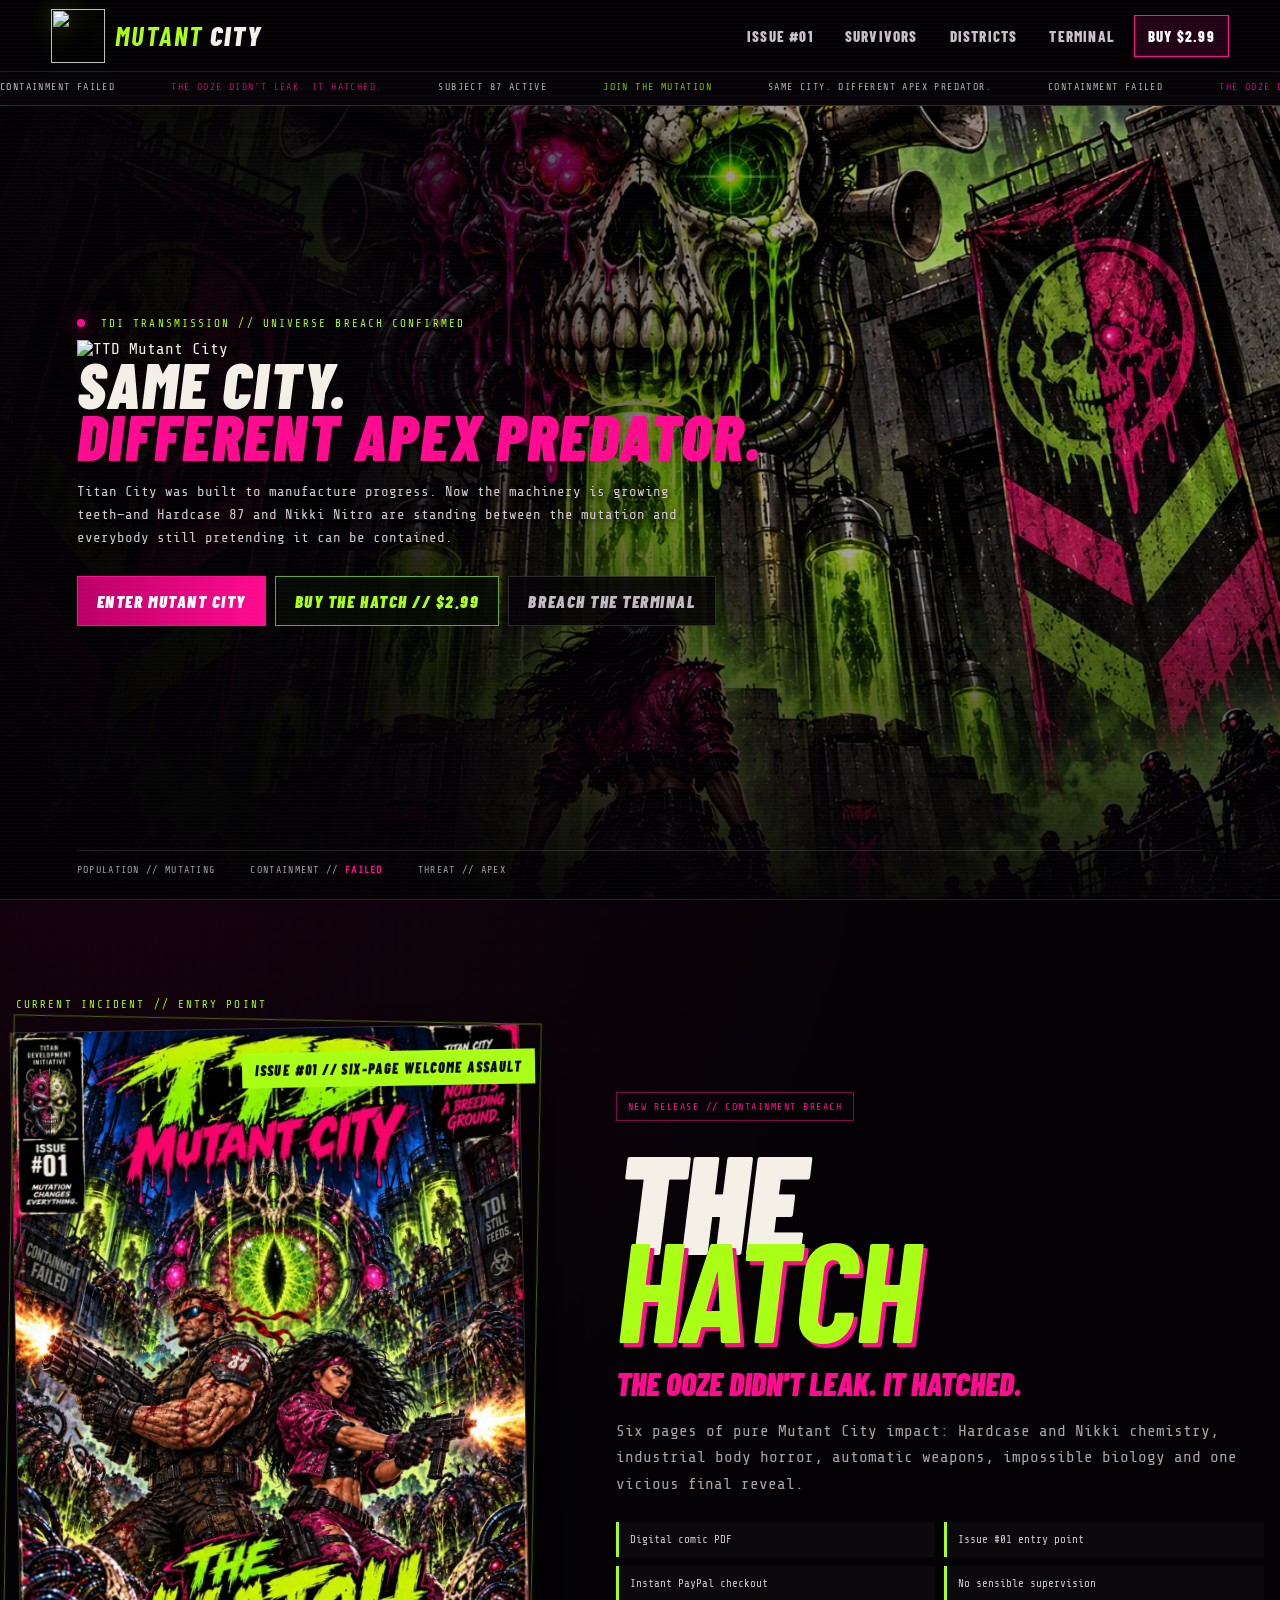
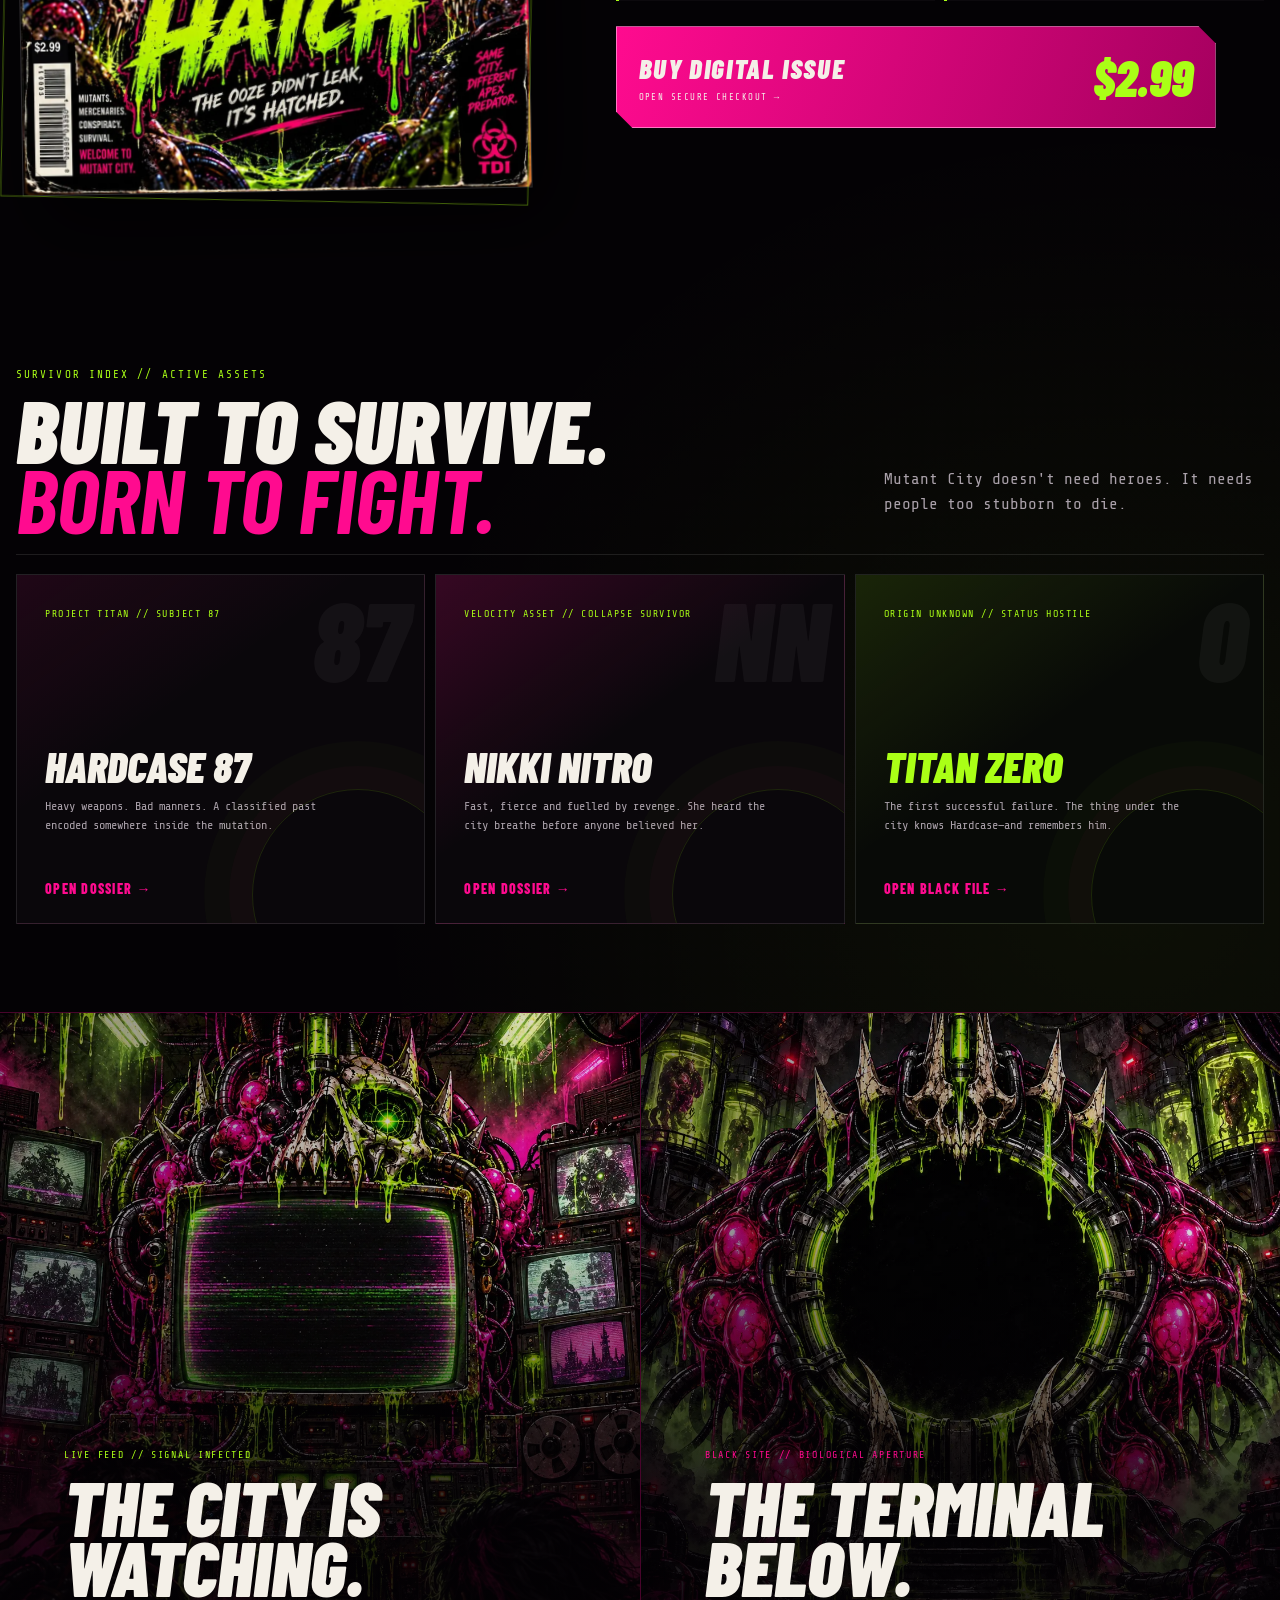
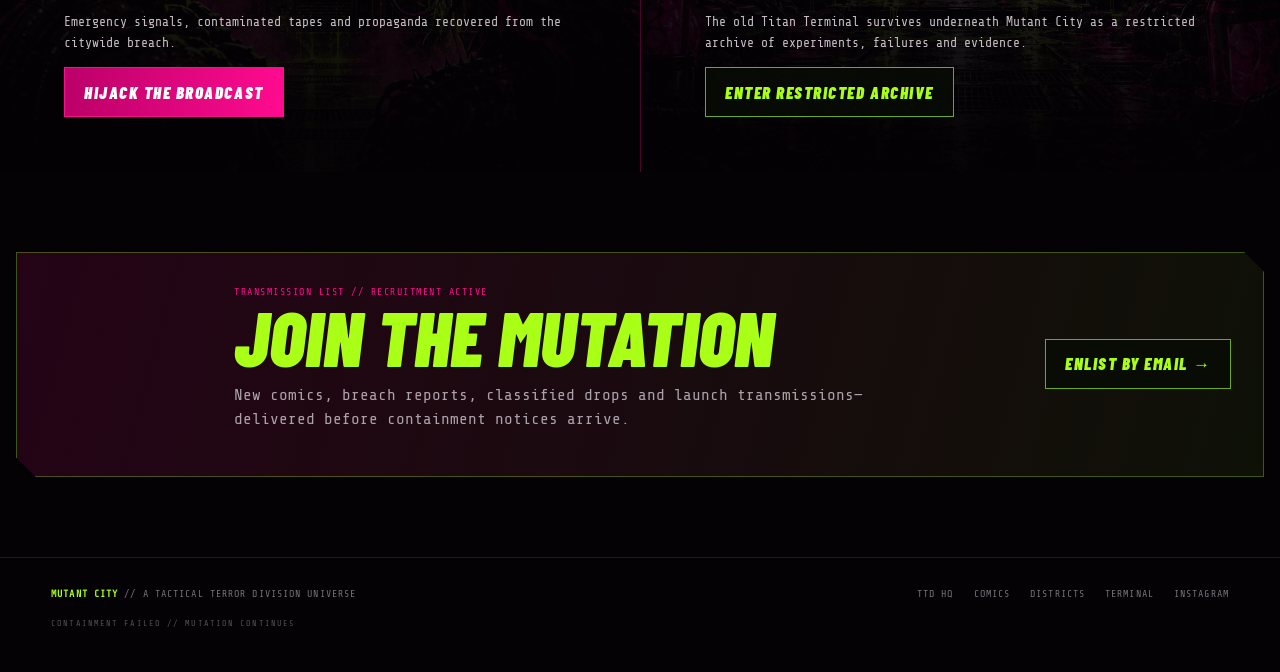
==== commit dce4f7a3: "Add files via upload" ====
--- a/index.html
+++ b/index.html
@@ -5,7 +5,15 @@
   <meta name="viewport" content="width=device-width, initial-scale=1, viewport-fit=cover">
   <meta name="theme-color" content="#050306">
   <meta name="description" content="Mutant City — same city, different apex predator. Comics, characters, districts and classified mutation files from Tactical Terror Division.">
+  <meta property="og:title" content="Mutant City // Join the Mutation">
+  <meta property="og:description" content="Same city. Different apex predator. Enter Mutant City and read The Hatch, Issue #01.">
+  <meta property="og:type" content="website">
+  <meta property="og:url" content="https://terminal.tacticalterrordivision.com/">
+  <meta property="og:image" content="https://terminal.tacticalterrordivision.com/assets/the-hatch-cover.webp">
+  <meta name="twitter:card" content="summary_large_image">
   <title>Mutant City // Join the Mutation</title>
+  <link rel="icon" type="image/png" href="assets/mutant-city-logo-transparent.png">
+  <link rel="preload" as="image" href="assets/mutant-city-hero.webp">
   <link rel="preconnect" href="https://fonts.googleapis.com">
   <link rel="preconnect" href="https://fonts.gstatic.com" crossorigin>
   <link href="https://fonts.googleapis.com/css2?family=Barlow+Condensed:ital,wght@0,600;0,700;0,800;1,700;1,800;1,900&family=Share+Tech+Mono&display=swap" rel="stylesheet">
@@ -16,7 +24,7 @@
 
   <header class="topbar">
     <a class="brand" href="#top" aria-label="Mutant City home">
-      <img src="assets/mutant-city-logo.webp" alt="">
+      <img src="assets/mutant-city-logo-transparent.png" alt="">
       <span><b>MUTANT</b> CITY</span>
     </a>
     <nav class="desktop-nav" aria-label="Primary navigation">
@@ -42,7 +50,7 @@
       <div class="hero-grain"></div>
       <div class="hero-copy">
         <div class="signal"><i></i> TDI TRANSMISSION // UNIVERSE BREACH CONFIRMED</div>
-        <img class="hero-logo" src="assets/mutant-city-logo.webp" alt="TTD Mutant City">
+        <img class="hero-logo" src="assets/mutant-city-logo-transparent.png" alt="TTD Mutant City">
         <p class="strap">SAME CITY.<br><em>DIFFERENT APEX PREDATOR.</em></p>
         <p class="intro">Titan City was built to manufacture progress. Now the machinery is growing teeth—and Hardcase 87 and Nikki Nitro are standing between the mutation and everybody still pretending it can be contained.</p>
         <div class="actions">
@@ -140,7 +148,7 @@
     </section>
 
     <section class="mutation-callout" id="join">
-      <img src="assets/mutant-city-logo.webp" alt="">
+      <img src="assets/mutant-city-logo-transparent.png" alt="">
       <div>
         <span>TRANSMISSION LIST // RECRUITMENT ACTIVE</span>
         <h2>JOIN THE MUTATION</h2>
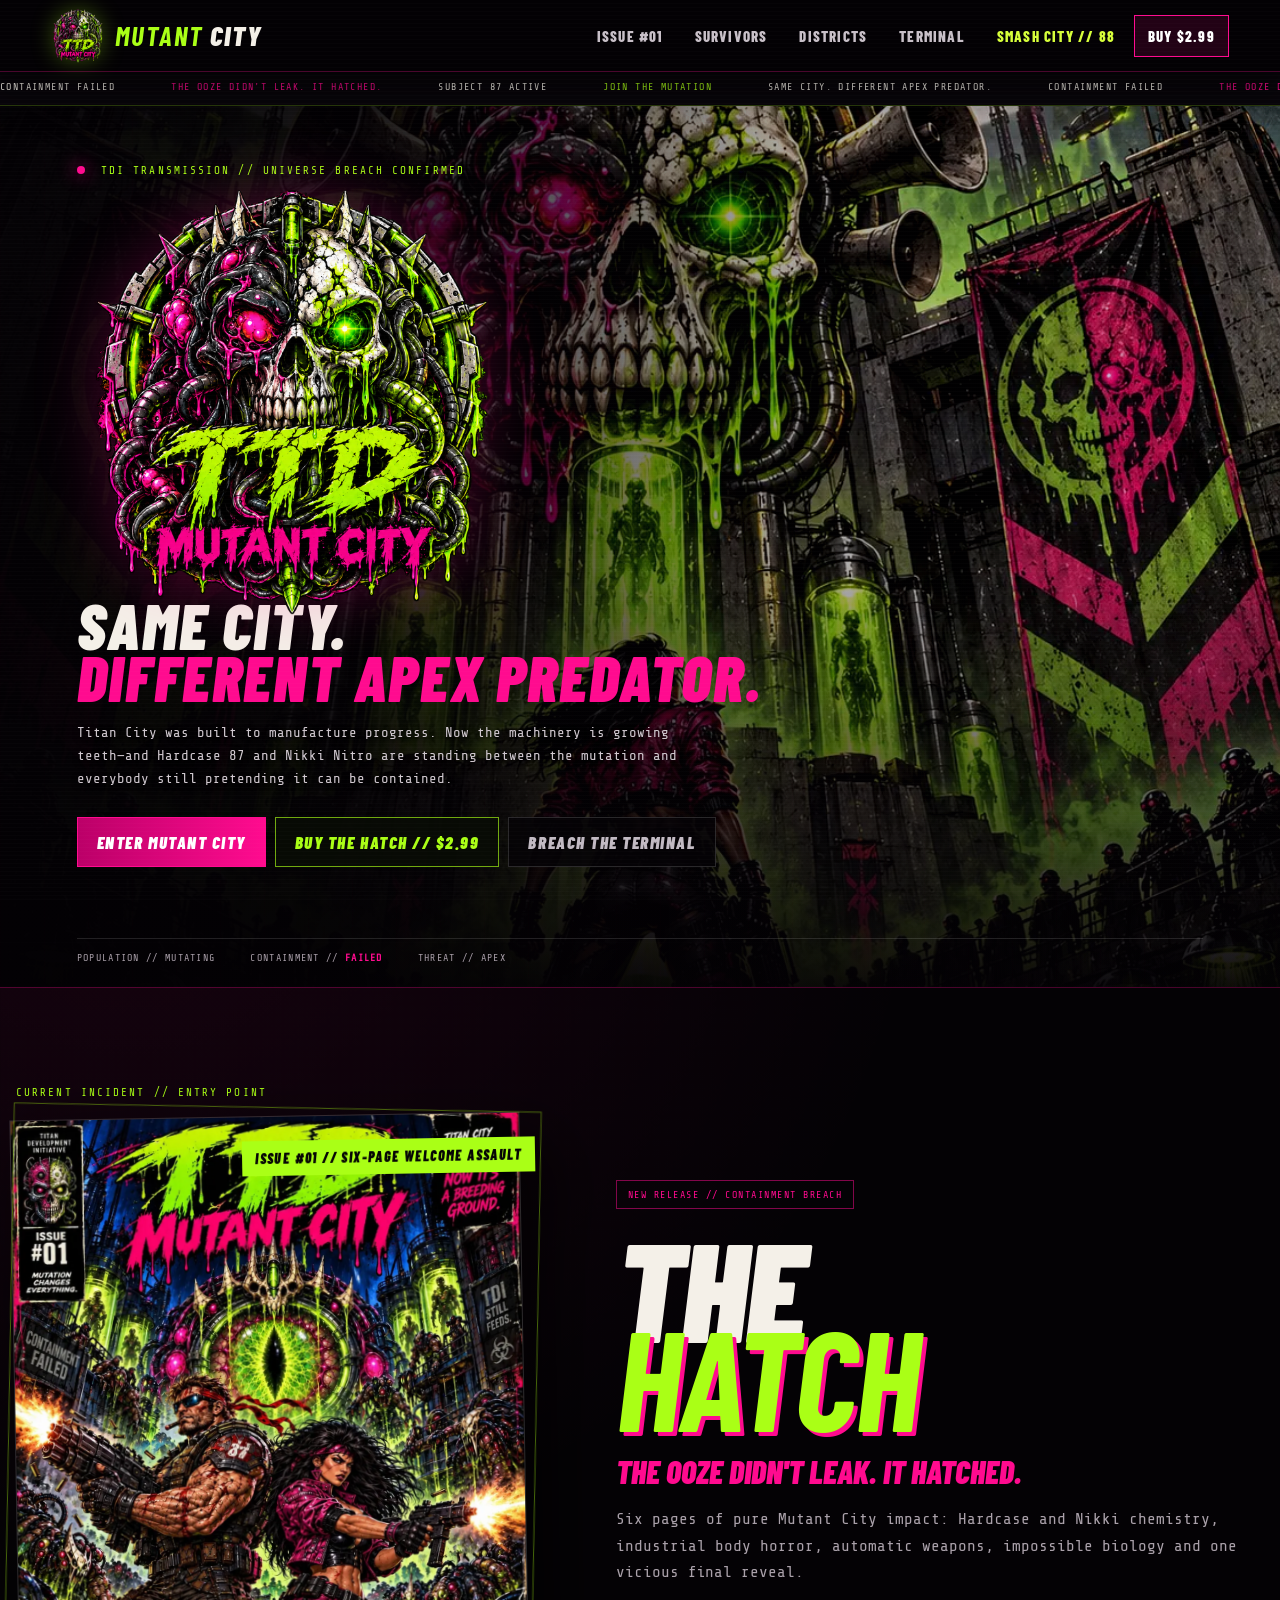
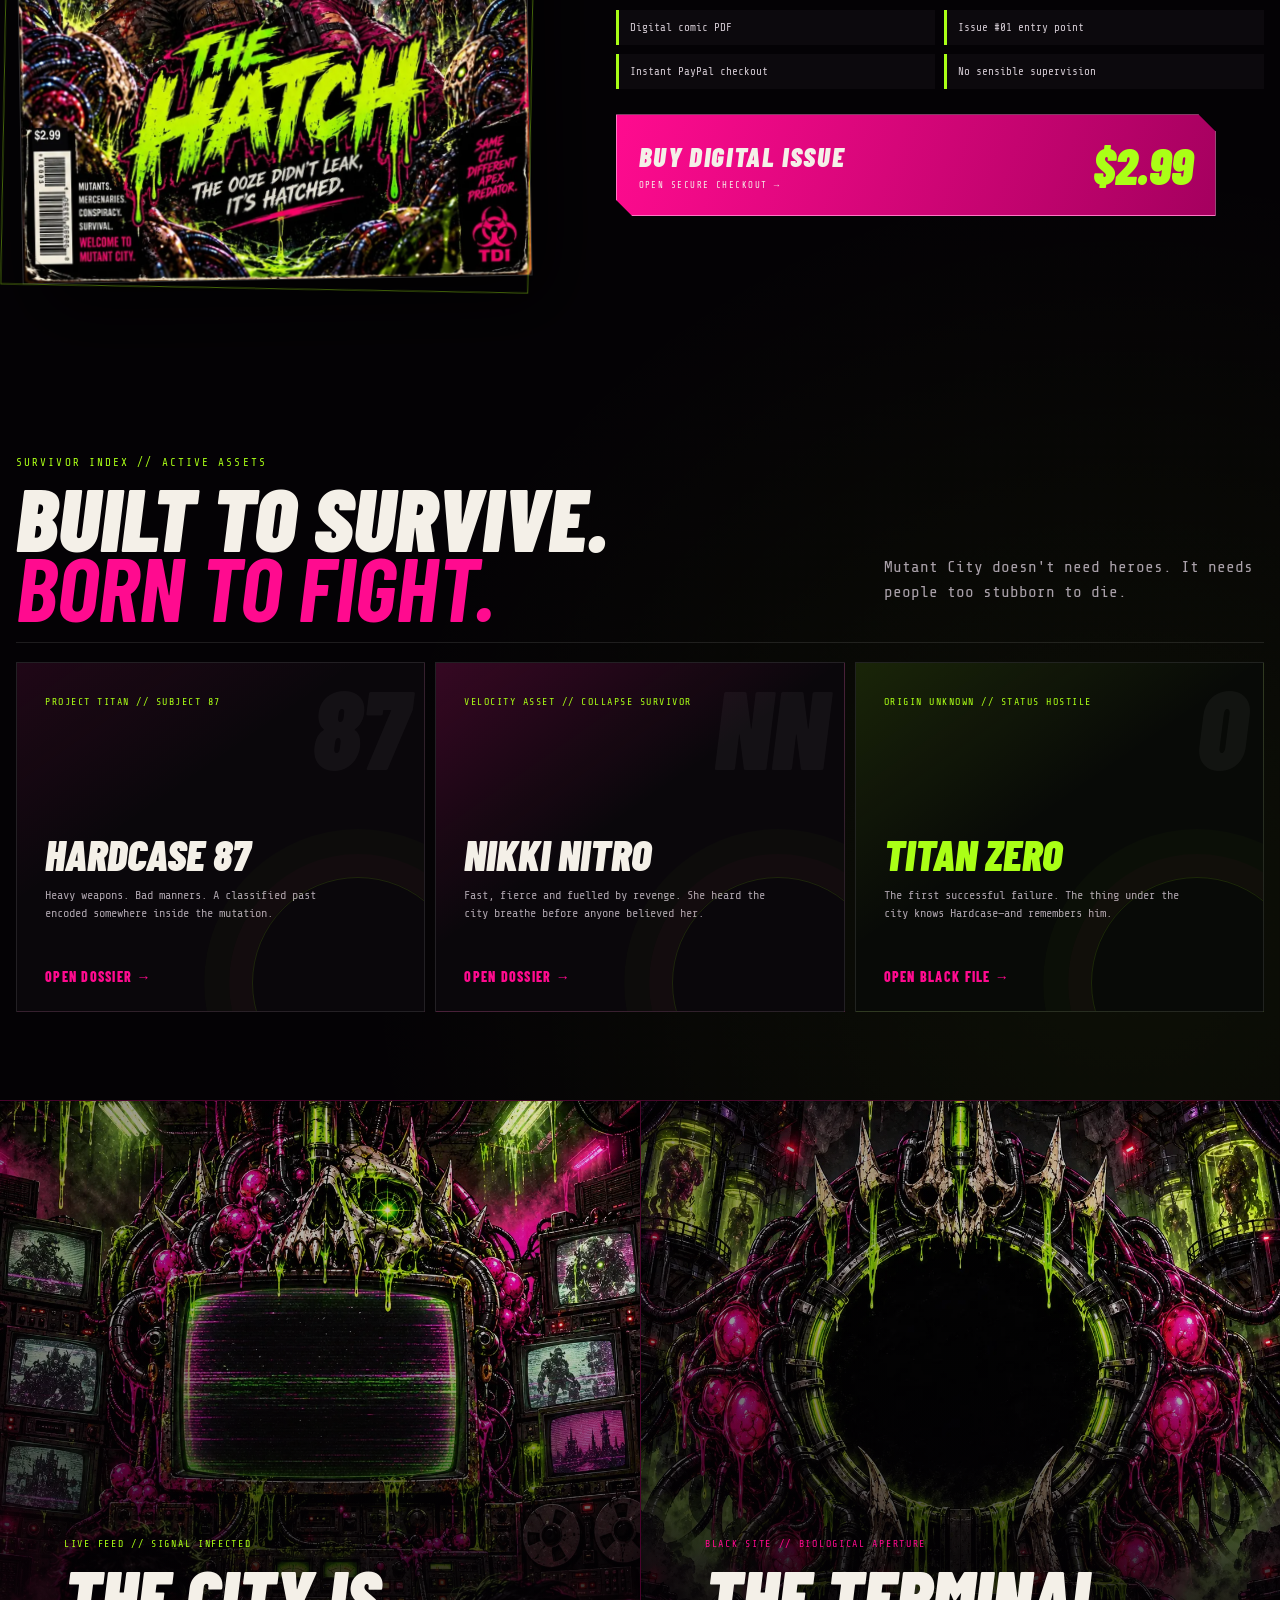
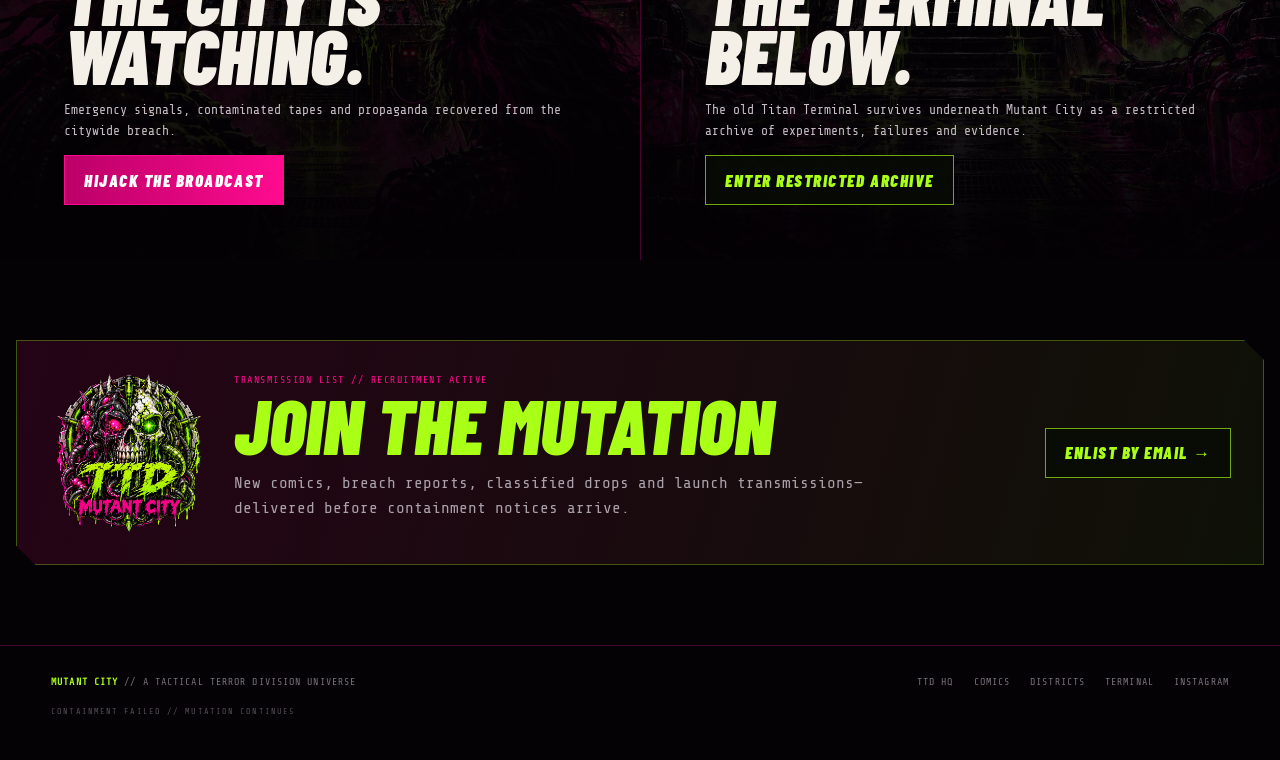
==== commit 9170a877: "Add Smash City navigation to Mutant City terminal without removing existing site" ====
--- a/index.html
+++ b/index.html
@@ -32,6 +32,7 @@
       <a href="#survivors">Survivors</a>
       <a href="map.html">Districts</a>
       <a href="classified.html">Terminal</a>
+      <a href="smash-city.html" style="color:#d7ff3a">SMASH CITY // 88</a>
       <a class="buy-mini" href="https://www.paypal.com/ncp/payment/HSCU7LTX6WRTN">Buy $2.99</a>
     </nav>
   </header>
@@ -175,7 +176,7 @@
     <a href="#incident">ISSUE</a>
     <a class="dock-buy" href="https://www.paypal.com/ncp/payment/HSCU7LTX6WRTN">BUY</a>
     <a href="map.html">MAP</a>
-    <a href="classified.html">TERMINAL</a>
+    <a href="classified.html">TERMINAL</a><a href="smash-city.html">SMASH 88</a>
   </nav>
 </body>
 </html>
